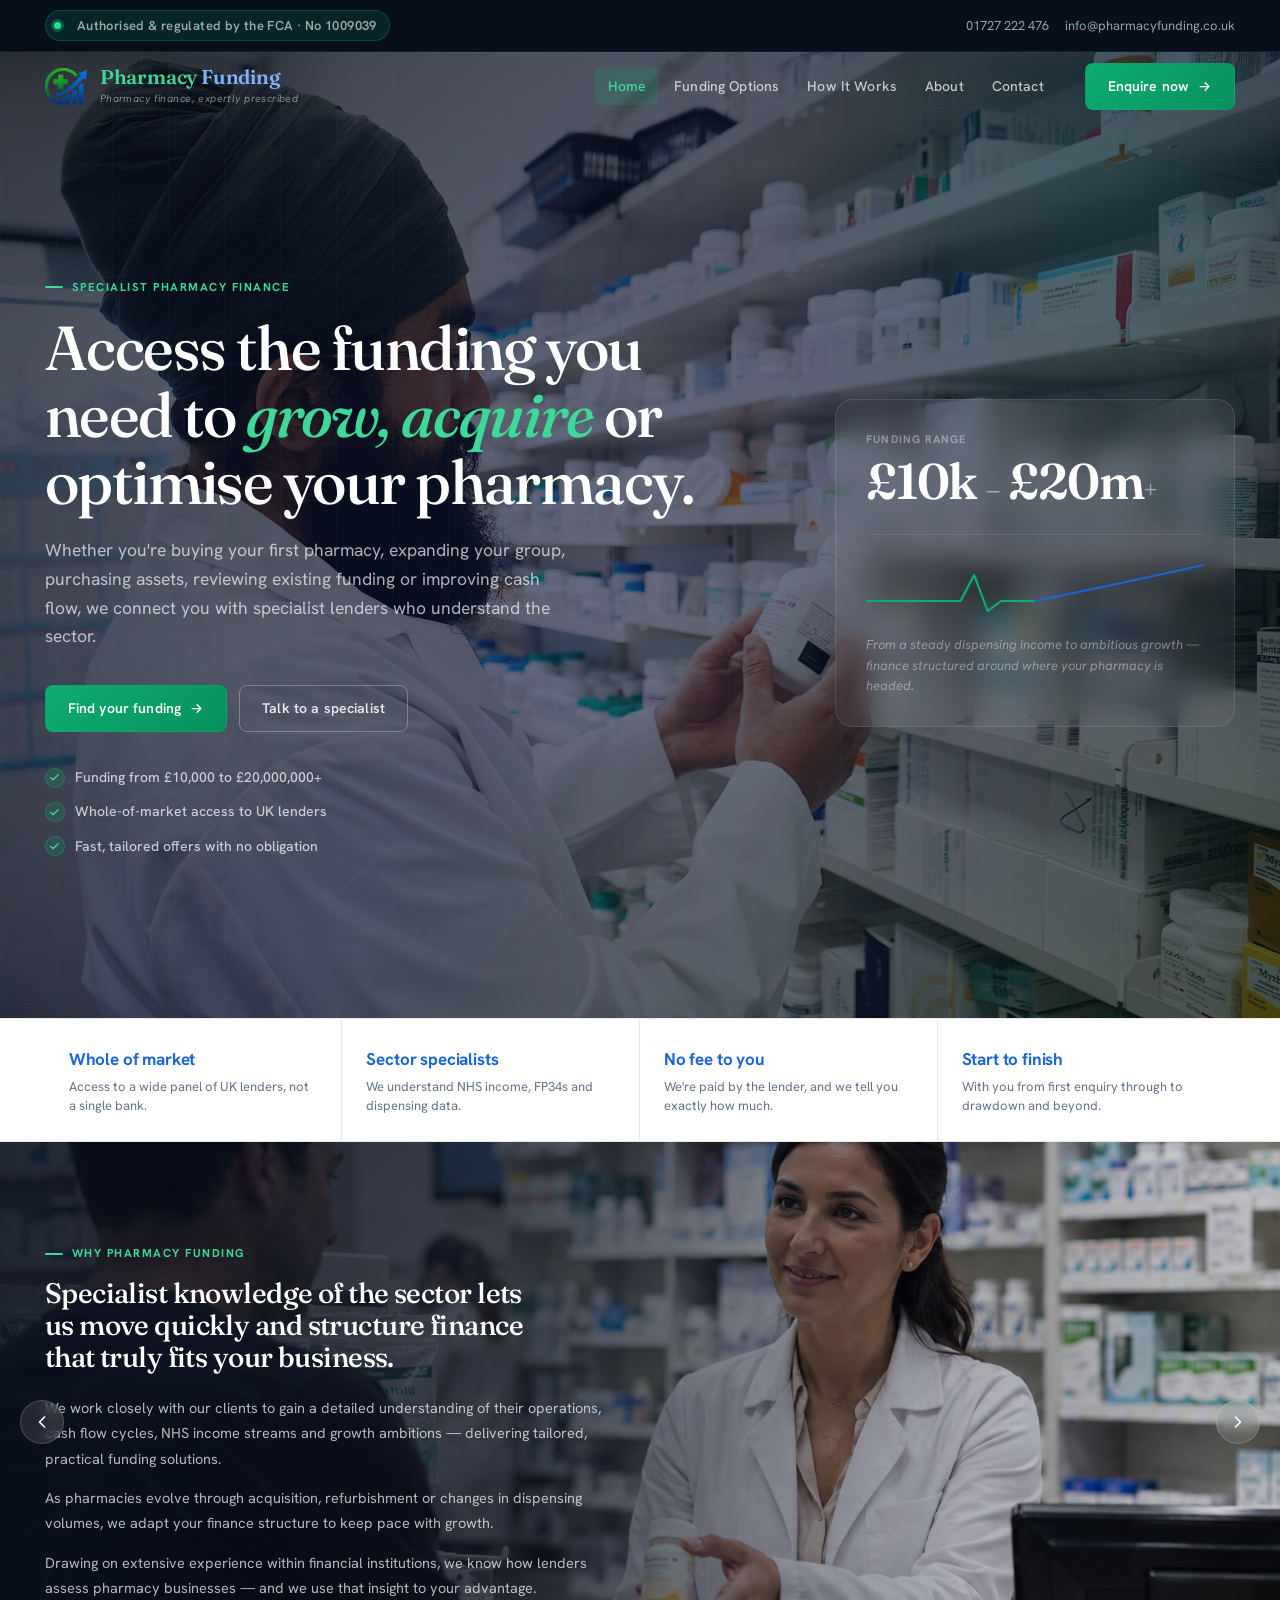
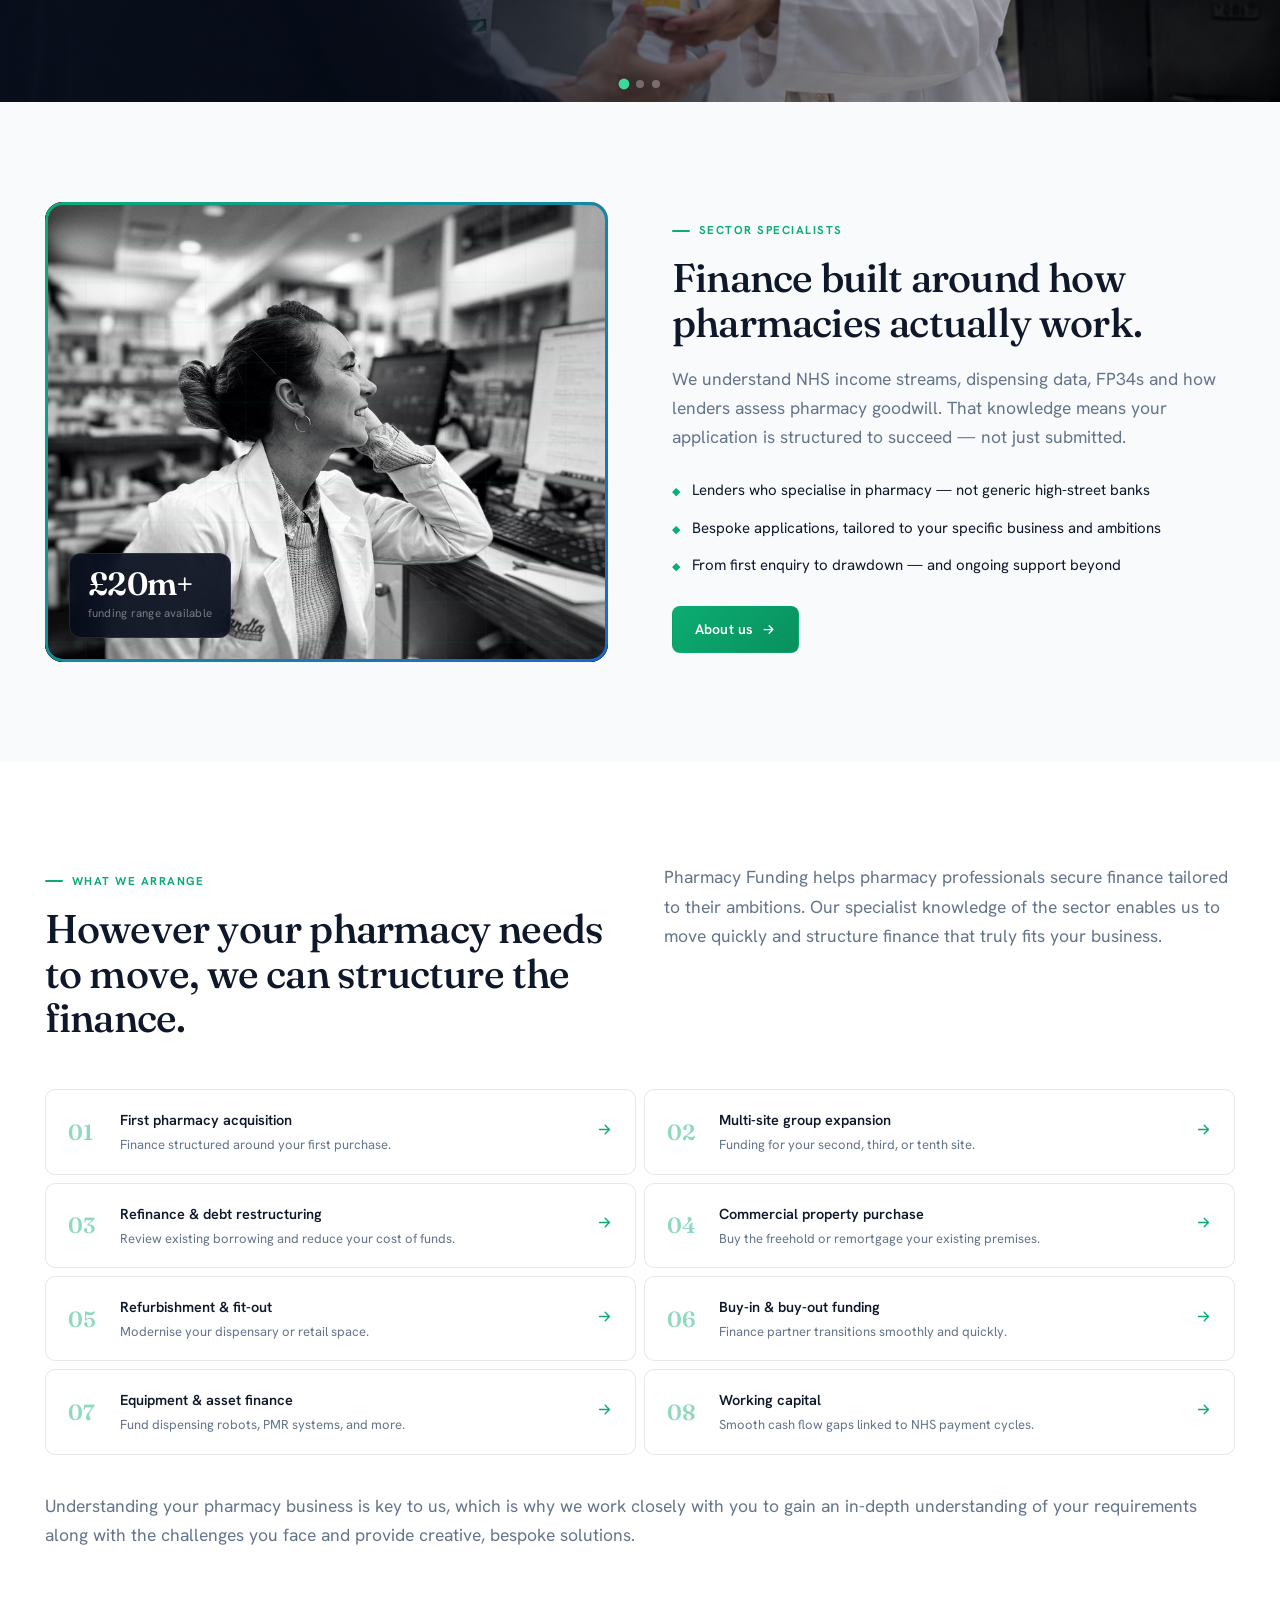
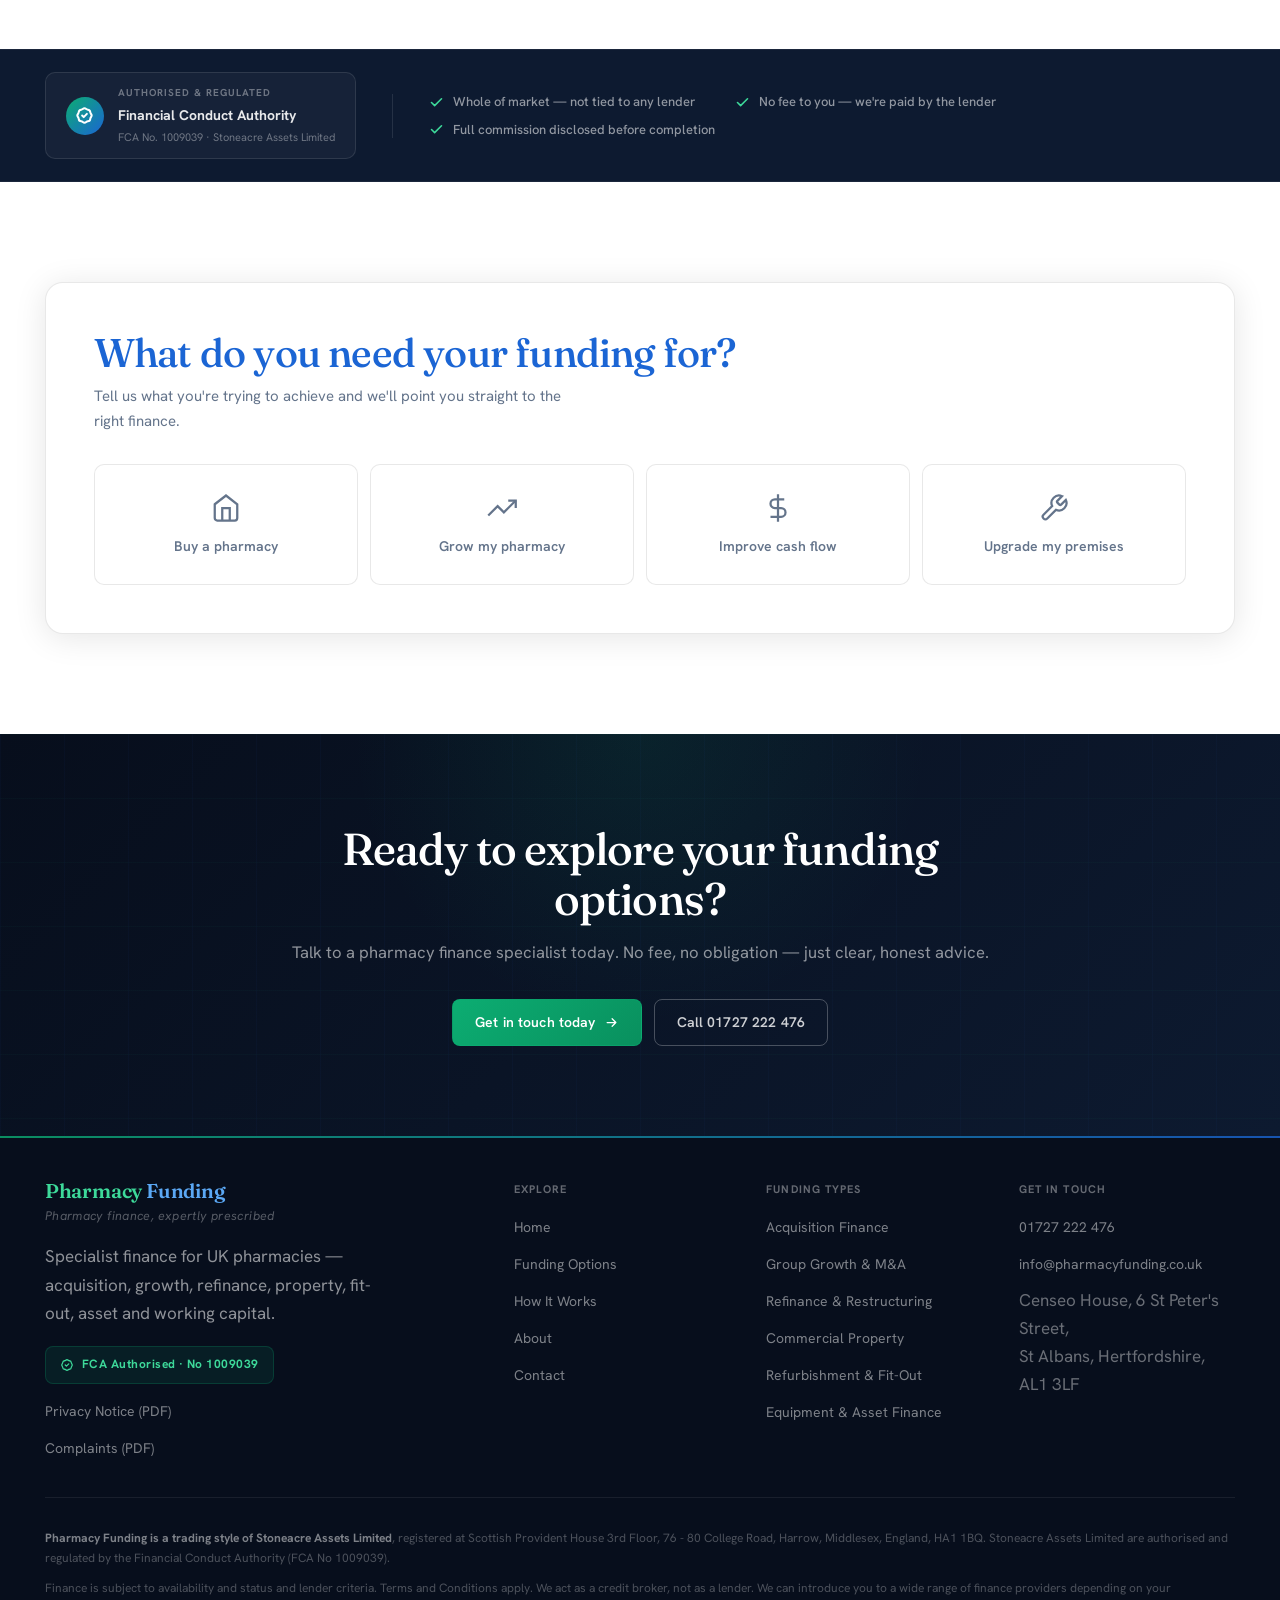
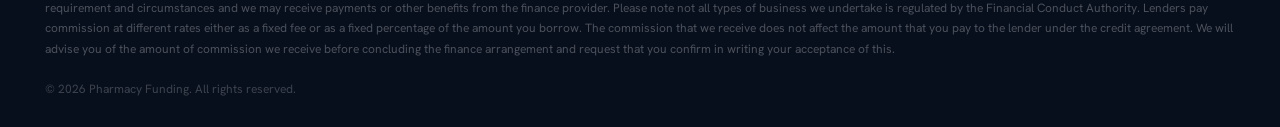
==== index.html @ 63133c61 "design features, adding in more context" ====
<!DOCTYPE html>
<html lang="en-GB">
<head>
<meta charset="UTF-8">
<meta name="viewport" content="width=device-width, initial-scale=1.0">
<title>Pharmacy Funding | Specialist Finance for UK Pharmacies</title>
<meta name="description" content="Pharmacy Funding connects UK pharmacy owners with specialist lenders for acquisition, growth, refinance, property, refurbishment and working capital finance. Whole-of-market access, FCA regulated, no obligation.">
<link rel="canonical" href="https://www.pharmacyfunding.co.uk/">
<meta property="og:type" content="website">
<meta property="og:title" content="Pharmacy Funding | Specialist Finance for UK Pharmacies">
<meta property="og:description" content="Pharmacy Funding connects UK pharmacy owners with specialist lenders for acquisition, growth, refinance, property, refurbishment and working capital finance. Whole-of-market access, FCA regulated, no obligation.">
<meta property="og:url" content="https://www.pharmacyfunding.co.uk/">
<meta property="og:image" content="logo.png">
<meta name="theme-color" content="#070E1C">
<link rel="icon" type="image/png" href="favicon.png">
<link rel="apple-touch-icon" href="favicon.png">
<link rel="preconnect" href="https://fonts.googleapis.com">
<link rel="preconnect" href="https://fonts.gstatic.com" crossorigin>
<link href="https://fonts.googleapis.com/css2?family=Fraunces:opsz,wght@9..144,400;9..144,500;9..144,600&family=Hanken+Grotesk:wght@400;500;600;700&display=swap" rel="stylesheet">
<link rel="stylesheet" href="styles.css">
<script type="application/ld+json">
{
  "@context": "https://schema.org",
  "@type": "FinancialService",
  "name": "Pharmacy Funding",
  "description": "Specialist finance brokerage for UK pharmacies, arranging acquisition, growth, refinance, commercial property, refurbishment, asset and working capital finance.",
  "url": "https://www.pharmacyfunding.co.uk/",
  "telephone": "+44 1727 222476",
  "email": "info@pharmacyfunding.co.uk",
  "areaServed": "GB",
  "priceRange": "£10,000 - £20,000,000+",
  "address": {
    "@type": "PostalAddress",
    "streetAddress": "Censeo House, 6 St Peter's Street",
    "addressLocality": "St Albans",
    "addressRegion": "Hertfordshire",
    "postalCode": "AL1 3LF",
    "addressCountry": "GB"
  },
  "parentOrganization": {
    "@type": "Organization",
    "name": "Stoneacre Assets Limited",
    "description": "Authorised and regulated by the Financial Conduct Authority (FCA No 1009039)."
  },
  "knowsAbout": ["Pharmacy acquisition finance","Pharmacy refinance","Commercial mortgages for pharmacies","Pharmacy asset finance","Working capital for pharmacies"]
}
</script>
<script type="application/ld+json">
{
  "@context": "https://schema.org",
  "@type": "FAQPage",
  "mainEntity": [
    {"@type":"Question","name":"How much can I borrow to buy a pharmacy?","acceptedAnswer":{"@type":"Answer","text":"We arrange pharmacy finance from £10,000 to £20,000,000 and above, with loan to value typically up to 85% and potentially up to 100% depending on circumstances."}},
    {"@type":"Question","name":"Do you charge the customer a fee?","acceptedAnswer":{"@type":"Answer","text":"We do not charge you a fee for our services. We are paid commission by the credit provider for introducing you, and we disclose this before any transaction completes."}},
    {"@type":"Question","name":"What types of pharmacy finance can you arrange?","acceptedAnswer":{"@type":"Answer","text":"Acquisition finance, group growth and M&A finance, refinance and debt restructuring, commercial property finance, refurbishment and fit-out, buy-in and buy-out funding, equipment and asset finance, and working capital."}}
  ]
}
</script>
</head>
<body>
<div class="util">
  <div class="wrap">
    <div class="left pill"><span class="dot"></span> Authorised &amp; regulated by the FCA &middot; No 1009039</div>
    <div class="right">
      <a href="tel:+441727222476">01727 222 476</a>
      <a href="mailto:info@pharmacyfunding.co.uk">info@pharmacyfunding.co.uk</a>
    </div>
  </div>
</div>
<header id="hdr">
  <div class="wrap bar">
    <a class="brand" href="index.html" aria-label="Pharmacy Funding home">
      <img class="mark" src="logo.png" alt="Pharmacy Funding logo">
      <div>
        <div class="name"><span class="g">Pharmacy</span> <span class="b">Funding</span></div>
        <div class="sub">Pharmacy finance, expertly prescribed</div>
      </div>
    </a>
    <nav class="main" id="nav"><a href="index.html" class="active">Home</a><a href="fundingOptions.html">Funding Options</a><a href="howItWorks.html">How It Works</a><a href="about.html">About</a><a href="contact.html">Contact</a></nav>
    <a class="cta-btn" href="contact.html">Enquire now
      <svg viewBox="0 0 24 24" fill="none" stroke="currentColor" stroke-width="2"><path d="M5 12h14M13 6l6 6-6 6" stroke-linecap="round" stroke-linejoin="round"/></svg>
    </a>
    <button class="burger" id="burger" aria-label="Menu"><span></span><span></span><span></span></button>
  </div>
</header>

<main>

  <!-- Hero -->
  <section class="hero">
    <div class="wrap">
      <div>
        <span class="eyebrow rv">Specialist pharmacy finance</span>
        <h1 class="rv d1" style="margin-top:18px">Access the funding you need to <em>grow, acquire</em> or optimise your pharmacy.</h1>
        <p class="sub rv d2">Whether you're buying your first pharmacy, expanding your group, purchasing assets, reviewing existing funding or improving cash flow, we connect you with specialist lenders who understand the sector.</p>
        <div class="actions rv d3">
          <a class="cta-btn" href="fundingOptions.html">Find your funding
            <svg viewBox="0 0 24 24" fill="none" stroke="currentColor" stroke-width="2"><path d="M5 12h14M13 6l6 6-6 6" stroke-linecap="round" stroke-linejoin="round"/></svg>
          </a>
          <a class="cta-btn ghost" href="contact.html">Talk to a specialist</a>
        </div>
        <div class="ticks rv d4">
          <div class="tick"><span class="ic"><svg viewBox="0 0 24 24" fill="none" stroke-width="3"><path d="M20 6 9 17l-5-5" stroke-linecap="round" stroke-linejoin="round"/></svg></span> Funding from £10,000 to £20,000,000+</div>
          <div class="tick"><span class="ic"><svg viewBox="0 0 24 24" fill="none" stroke-width="3"><path d="M20 6 9 17l-5-5" stroke-linecap="round" stroke-linejoin="round"/></svg></span> Whole-of-market access to UK lenders</div>
          <div class="tick"><span class="ic"><svg viewBox="0 0 24 24" fill="none" stroke-width="3"><path d="M20 6 9 17l-5-5" stroke-linecap="round" stroke-linejoin="round"/></svg></span> Fast, tailored offers with no obligation</div>
        </div>
      </div>
      <div class="hero-card rv d2">
        <div class="rlabel">Funding range</div>
        <div class="range">£10k <small>–</small> £20m<small>+</small></div>
        <div class="pulse-wrap">
          <svg viewBox="0 0 300 64" preserveAspectRatio="none" aria-hidden="true">
            <path class="pulse-path" stroke="#0CAD72" d="M0 44 H70 L84 44 L96 18 L108 54 L120 44 H150"/>
            <path class="pulse-path" stroke="#1B65D4" d="M150 44 L210 30 L300 8" style="animation-delay:1.4s"/>
            <polygon points="300,4 286,8 294,17" fill="#1B65D4" opacity="0"/>
          </svg>
          <div class="cap">From a steady dispensing income to ambitious growth — finance structured around where your pharmacy is headed.</div>
        </div>
      </div>
    </div>
  </section>

  <!-- Stats strip -->
  <div class="strip">
    <div class="wrap">
      <div class="item rv"><div class="k">Whole of market</div><div class="v">Access to a wide panel of UK lenders, not a single bank.</div></div>
      <div class="item rv d1"><div class="k">Sector specialists</div><div class="v">We understand NHS income, FP34s and dispensing data.</div></div>
      <div class="item rv d2"><div class="k">No fee to you</div><div class="v">We're paid by the lender, and we tell you exactly how much.</div></div>
      <div class="item rv d3"><div class="k">Start to finish</div><div class="v">With you from first enquiry through to drawdown and beyond.</div></div>
    </div>
  </div>

  <!-- Photo slideshow with text overlay -->
  <div class="slideshow-section">
    <div class="slides-wrap">
      <div class="slides">
        <div class="slide" style="background-image:url('images/imgTwo.jpg');background-position:center 40%"></div>
        <div class="slide" style="background-image:url('images/ImgThree.jpg');background-position:center 30%"></div>
        <div class="slide" style="background-image:url('images/pharmacist-selecting.jpg')"></div>
        <div class="slide-overlay">
          <span class="eyebrow" style="color:#3dd99a">Why Pharmacy Funding</span>
          <h2 style="margin-top:14px;color:var(--white);max-width:26ch">Specialist knowledge of the sector lets us move quickly and structure finance that truly fits your business.</h2>
          <div class="ss-body">
            <p>We work closely with our clients to gain a detailed understanding of their operations, cash flow cycles, NHS income streams and growth ambitions — delivering tailored, practical funding solutions.</p>
            <p>As pharmacies evolve through acquisition, refurbishment or changes in dispensing volumes, we adapt your finance structure to keep pace with growth.</p>
            <p>Drawing on extensive experience within financial institutions, we know how lenders assess pharmacy businesses — and we use that insight to your advantage.</p>
          </div>
        </div>
        <button class="slide-nav-btn prev" aria-label="Previous slide">
          <svg viewBox="0 0 24 24"><path d="M15 18l-6-6 6-6" stroke-linecap="round" stroke-linejoin="round"/></svg>
        </button>
        <button class="slide-nav-btn next" aria-label="Next slide">
          <svg viewBox="0 0 24 24"><path d="M9 18l6-6-6-6" stroke-linecap="round" stroke-linejoin="round"/></svg>
        </button>
      </div>
      <div class="slide-dots">
        <button class="slide-dot" aria-label="Slide 1"></button>
        <button class="slide-dot" aria-label="Slide 2"></button>
        <button class="slide-dot" aria-label="Slide 3"></button>
      </div>
    </div>
  </div>

  <!-- Photo split: sector specialist content -->
  <section class="photo-split">
    <div class="wrap ps-grid">
      <div class="ps-img rv">
        <img src="images/split.jpg" alt="Pharmacy finance specialist at work" loading="lazy">
        <div class="ps-badge">
          <span class="ps-n">£20m+</span>
          <span class="ps-l">funding range available</span>
        </div>
      </div>
      <div class="rv d1">
        <span class="eyebrow">Sector specialists</span>
        <h2 style="margin-top:16px">Finance built around how pharmacies actually work.</h2>
        <p class="lead" style="margin-top:18px">We understand NHS income streams, dispensing data, FP34s and how lenders assess pharmacy goodwill. That knowledge means your application is structured to succeed — not just submitted.</p>
        <div class="ps-points">
          <div class="ps-point"><span class="ps-ico">&#9670;</span><span>Lenders who specialise in pharmacy — not generic high-street banks</span></div>
          <div class="ps-point"><span class="ps-ico">&#9670;</span><span>Bespoke applications, tailored to your specific business and ambitions</span></div>
          <div class="ps-point"><span class="ps-ico">&#9670;</span><span>From first enquiry to drawdown — and ongoing support beyond</span></div>
        </div>
        <div style="margin-top:28px">
          <a class="cta-btn" href="about.html">About us
            <svg viewBox="0 0 24 24" fill="none" stroke="currentColor" stroke-width="2"><path d="M5 12h14M13 6l6 6-6 6" stroke-linecap="round" stroke-linejoin="round"/></svg>
          </a>
        </div>
      </div>
    </div>
  </section>

  <!-- What we arrange -->
  <section>
    <div class="wrap">
      <div class="twohead">
        <div class="rv"><span class="eyebrow">What we arrange</span><h2 style="margin-top:16px">However your pharmacy needs to move, we can structure the finance.</h2></div>
        <p class="lead rv d1">Pharmacy Funding helps pharmacy professionals secure finance tailored to their ambitions. Our specialist knowledge of the sector enables us to move quickly and structure finance that truly fits your business.</p>
      </div>
      <div class="assist rv" id="assistList"></div>
      <p class="lead rv" style="margin-top:36px;max-width:none">Understanding your pharmacy business is key to us, which is why we work closely with you to gain an in-depth understanding of your requirements along with the challenges you face and provide creative, bespoke solutions.</p>
    </div>
  </section>

  <!-- FCA Trust strip -->
  <div class="fca-strip">
    <div class="wrap">
      <div class="fca-badge">
        <div class="fca-icon">
          <svg viewBox="0 0 24 24" stroke-width="2.2"><path d="M9 12l2 2 4-4M7.835 4.697a3.42 3.42 0 0 0 1.946-.806 3.42 3.42 0 0 1 4.438 0 3.42 3.42 0 0 0 1.946.806 3.42 3.42 0 0 1 3.138 3.138 3.42 3.42 0 0 0 .806 1.946 3.42 3.42 0 0 1 0 4.438 3.42 3.42 0 0 0-.806 1.946 3.42 3.42 0 0 1-3.138 3.138 3.42 3.42 0 0 0-1.946.806 3.42 3.42 0 0 1-4.438 0 3.42 3.42 0 0 0-1.946-.806 3.42 3.42 0 0 1-3.138-3.138 3.42 3.42 0 0 0-.806-1.946 3.42 3.42 0 0 1 0-4.438 3.42 3.42 0 0 0 .806-1.946 3.42 3.42 0 0 1 3.138-3.138z" stroke-linecap="round" stroke-linejoin="round"/></svg>
        </div>
        <div>
          <div class="fca-label">Authorised &amp; Regulated</div>
          <div class="fca-val">Financial Conduct Authority</div>
          <div class="fca-reg">FCA No. 1009039 &middot; Stoneacre Assets Limited</div>
        </div>
      </div>
      <div class="fca-strip-divider"></div>
      <div class="fca-trust-items">
        <div class="fca-trust-item">
          <svg viewBox="0 0 24 24" stroke-width="2.5"><path d="M20 6 9 17l-5-5" stroke-linecap="round" stroke-linejoin="round"/></svg>
          Whole of market — not tied to any lender
        </div>
        <div class="fca-trust-item">
          <svg viewBox="0 0 24 24" stroke-width="2.5"><path d="M20 6 9 17l-5-5" stroke-linecap="round" stroke-linejoin="round"/></svg>
          No fee to you — we're paid by the lender
        </div>
        <div class="fca-trust-item">
          <svg viewBox="0 0 24 24" stroke-width="2.5"><path d="M20 6 9 17l-5-5" stroke-linecap="round" stroke-linejoin="round"/></svg>
          Full commission disclosed before completion
        </div>
      </div>
    </div>
  </div>

  <!-- Funding selector -->
  <section>
    <div class="wrap">
      <div class="sel-mount"></div>
    </div>
  </section>

</main>

<!-- Pre-footer CTA -->
<div class="cta-band">
  <div class="wrap">
    <h2>Ready to explore your funding options?</h2>
    <p>Talk to a pharmacy finance specialist today. No fee, no obligation — just clear, honest advice.</p>
    <div class="actions">
      <a class="cta-btn" href="contact.html">Get in touch today
        <svg viewBox="0 0 24 24" fill="none" stroke="currentColor" stroke-width="2"><path d="M5 12h14M13 6l6 6-6 6" stroke-linecap="round" stroke-linejoin="round"/></svg>
      </a>
      <a class="cta-btn ghost" href="tel:+441727222476">Call 01727 222 476</a>
    </div>
  </div>
</div>

<footer>
  <div class="wrap">
    <div class="fcols">
      <div>
        <div class="name"><span class="g">Pharmacy</span> <span style="color:#5ba8f5">Funding</span></div>
        <div class="strap">Pharmacy finance, expertly prescribed</div>
        <p style="margin-top:16px;max-width:34ch">Specialist finance for UK pharmacies &mdash; acquisition, growth, refinance, property, fit-out, asset and working capital.</p>
        <div class="fca-mark">
          <svg viewBox="0 0 24 24" stroke-width="2.2"><path d="M9 12l2 2 4-4M7.835 4.697a3.42 3.42 0 0 0 1.946-.806 3.42 3.42 0 0 1 4.438 0 3.42 3.42 0 0 0 1.946.806 3.42 3.42 0 0 1 3.138 3.138 3.42 3.42 0 0 0 .806 1.946 3.42 3.42 0 0 1 0 4.438 3.42 3.42 0 0 0-.806 1.946 3.42 3.42 0 0 1-3.138 3.138 3.42 3.42 0 0 0-1.946.806 3.42 3.42 0 0 1-4.438 0 3.42 3.42 0 0 0-1.946-.806 3.42 3.42 0 0 1-3.138-3.138 3.42 3.42 0 0 0-.806-1.946 3.42 3.42 0 0 1 0-4.438 3.42 3.42 0 0 0 .806-1.946 3.42 3.42 0 0 1 3.138-3.138z" stroke-linecap="round" stroke-linejoin="round"/></svg>
          FCA Authorised &middot; No 1009039
        </div>
        <ul style="margin-top:12px">
          <li><a href="privacy-notice.pdf" target="_blank" rel="noopener">Privacy Notice (PDF)</a></li>
          <li><a href="complaints.pdf" target="_blank" rel="noopener">Complaints (PDF)</a></li>
        </ul>
      </div>
      <div>
        <h5>Explore</h5>
        <ul>
          <li><a href="index.html">Home</a></li>
          <li><a href="fundingOptions.html">Funding Options</a></li>
          <li><a href="howItWorks.html">How It Works</a></li>
          <li><a href="about.html">About</a></li>
          <li><a href="contact.html">Contact</a></li>
        </ul>
      </div>
      <div>
        <h5>Funding types</h5>
        <ul>
          <li><a href="fundingOptions.html#fc-acquisition">Acquisition Finance</a></li>
          <li><a href="fundingOptions.html#fc-group-growth">Group Growth &amp; M&amp;A</a></li>
          <li><a href="fundingOptions.html#fc-refinance">Refinance &amp; Restructuring</a></li>
          <li><a href="fundingOptions.html#fc-property">Commercial Property</a></li>
          <li><a href="fundingOptions.html#fc-refurb">Refurbishment &amp; Fit-Out</a></li>
          <li><a href="fundingOptions.html#fc-asset">Equipment &amp; Asset Finance</a></li>
        </ul>
      </div>
      <div>
        <h5>Get in touch</h5>
        <ul>
          <li><a href="tel:+441727222476">01727 222 476</a></li>
          <li><a href="mailto:info@pharmacyfunding.co.uk">info@pharmacyfunding.co.uk</a></li>
          <li style="color:rgba(255,255,255,.4)">Censeo House, 6 St Peter's Street,<br>St Albans, Hertfordshire, AL1 3LF</li>
        </ul>
      </div>
    </div>
    <div class="legal"><p><strong>Pharmacy Funding is a trading style of Stoneacre Assets Limited</strong>, registered at Scottish Provident House 3rd Floor, 76 - 80 College Road, Harrow, Middlesex, England, HA1 1BQ. Stoneacre Assets Limited are authorised and regulated by the Financial Conduct Authority (FCA No 1009039).</p>
      <p>Finance is subject to availability and status and lender criteria. Terms and Conditions apply. We act as a credit broker, not as a lender. We can introduce you to a wide range of finance providers depending on your requirement and circumstances and we may receive payments or other benefits from the finance provider. Please note not all types of business we undertake is regulated by the Financial Conduct Authority. Lenders pay commission at different rates either as a fixed fee or as a fixed percentage of the amount you borrow. The commission that we receive does not affect the amount that you pay to the lender under the credit agreement. We will advise you of the amount of commission we receive before concluding the finance arrangement and request that you confirm in writing your acceptance of this.</p>
      <p style="margin-top:20px;color:rgba(255,255,255,.22)">&copy; <span id="yr"></span> Pharmacy Funding. All rights reserved.</p></div>
  </div>
</footer>
<script src="script.js"></script>
</body>
</html>
---- styles.css ----
/* ================================================
   PHARMACY FUNDING — DESIGN SYSTEM
   ================================================ */

/* ── Variables ─────────────────────────────────── */
:root {
  --green:      #0CAD72;
  --green-d:    #09905E;
  --green-l:    #E6F7F1;
  --blue:       #1B65D4;
  --blue-d:     #1450AD;
  --blue-l:     #E8F0FB;
  --navy:       #070E1C;
  --navy-2:     #0D1A30;
  --navy-3:     #132038;
  --ink:        #0F172A;
  --ink-soft:   #64748B;
  --ink-faint:  #94A3B8;
  --surface:    #F8FAFC;
  --border:     rgba(0,0,0,.09);
  --white:      #FFFFFF;
  --radius:     10px;
  --radius-lg:  18px;
  --shadow:     0 2px 16px rgba(0,0,0,.07);
  --shadow-md:  0 4px 32px rgba(0,0,0,.10);
  --shadow-lg:  0 8px 64px rgba(0,0,0,.16);
  --font-h:     'Fraunces', Georgia, serif;
  --font-b:     'Hanken Grotesk', system-ui, -apple-system, sans-serif;
  --mw:         1320px;
}

/* ── Reset ─────────────────────────────────────── */
*, *::before, *::after { box-sizing: border-box; margin: 0; padding: 0; }
html { scroll-behavior: smooth; }
body {
  font-family: var(--font-b);
  font-size: 17px;
  line-height: 1.65;
  color: var(--ink);
  background: var(--white);
  -webkit-font-smoothing: antialiased;
  -moz-osx-font-smoothing: grayscale;
}
img { max-width: 100%; display: block; }
a { color: inherit; text-decoration: none; }
ul { list-style: none; }
button { cursor: pointer; border: none; background: none; font: inherit; }

/* ── Layout ─────────────────────────────────────── */
.wrap { max-width: var(--mw); margin: 0 auto; padding: 0 clamp(16px, 3.5vw, 52px); }
section       { padding: clamp(60px, 8vw, 100px) 0; }
section.tight { padding: clamp(36px, 5vw, 56px) 0; }

/* ── Utility bar ────────────────────────────────── */
.util { background: var(--navy); border-bottom: 1px solid rgba(255,255,255,.06); padding: 10px 0; }
.util .wrap { display: flex; align-items: center; justify-content: space-between; flex-wrap: wrap; gap: 8px; }
.util .left, .util .right { display: flex; align-items: center; gap: 16px; font-size: 13px; }
.util .left  { color: rgba(255,255,255,.6); }
.util .right a { color: rgba(255,255,255,.6); transition: color .2s; }
.util .right a:hover { color: #fff; }
.pill {
  display: inline-flex; align-items: center; gap: 7px;
  padding: 4px 12px 4px 8px;
  background: rgba(12,173,114,.14); border: 1px solid rgba(12,173,114,.28);
  border-radius: 100px; font-size: 12px; font-weight: 600; color: #3dd99a; letter-spacing: .03em;
}
.dot {
  width: 7px; height: 7px; border-radius: 50%; background: #22e297;
  box-shadow: 0 0 0 3px rgba(34,226,151,.28);
  animation: pulse 2.4s ease-in-out infinite;
}
@keyframes pulse {
  0%,100% { box-shadow: 0 0 0 3px rgba(34,226,151,.28); }
  50%      { box-shadow: 0 0 0 7px rgba(34,226,151,.08); }
}

/* ── Header ─────────────────────────────────────── */
#hdr {
  position: sticky; top: 0; z-index: 100;
  background: transparent;
  transition: background .35s ease, box-shadow .35s ease, backdrop-filter .35s ease;
}
#hdr::after {
  content: ''; position: absolute; bottom: 0; left: 0; right: 0; height: 2px;
  background: linear-gradient(90deg, #0CAD72 0%, #1B65D4 100%);
  opacity: 0; transition: opacity .35s ease;
}
#hdr.scrolled {
  background: rgba(7,14,28,.96);
  backdrop-filter: blur(16px);
  -webkit-backdrop-filter: blur(16px);
  box-shadow: 0 4px 32px rgba(0,0,0,.32);
}
#hdr.scrolled::after { opacity: 1; }
.bar { display: flex; align-items: center; gap: 28px; height: 68px; }
.brand { display: flex; align-items: center; gap: 13px; flex-shrink: 0; }
.mark  { width: 42px; height: 42px; object-fit: contain; }
.name  { font-family: var(--font-h); font-size: 20px; font-weight: 600; line-height: 1.1; letter-spacing: -.01em; color: var(--white); }
.name .g { color: #3dd99a; }
.name .b { color: #7eb3f7; }
.sub { font-size: 10.5px; color: rgba(255,255,255,.48); letter-spacing: .04em; margin-top: 2px; font-style: italic; }
nav.main { display: flex; align-items: center; gap: 2px; margin-left: auto; }
nav.main a { font-size: 14px; font-weight: 500; color: rgba(255,255,255,.72); padding: 7px 13px; border-radius: 7px; transition: color .2s, background .2s; letter-spacing: .01em; }
nav.main a:hover  { color: var(--white); background: rgba(255,255,255,.1); }
nav.main a.active { color: #3dd99a; background: rgba(12,173,114,.18); }

/* ── Buttons ─────────────────────────────────────── */
.cta-btn {
  display: inline-flex; align-items: center; gap: 8px; padding: 11px 22px;
  background: linear-gradient(135deg, #0CAD72 0%, #09905E 100%);
  color: #fff; font-size: 14px; font-weight: 600; border-radius: 8px;
  border: 1.5px solid rgba(12,173,114,.4); letter-spacing: .01em;
  transition: transform .2s, box-shadow .2s; white-space: nowrap; flex-shrink: 0;
}
.cta-btn:hover { transform: translateY(-1px); box-shadow: 0 6px 24px rgba(12,173,114,.38); }
.cta-btn svg { width: 15px; height: 15px; stroke: currentColor; flex-shrink: 0; transition: transform .2s; }
.cta-btn:hover svg { transform: translateX(3px); }
.cta-btn.ghost { background: transparent; border-color: rgba(255,255,255,.28); color: rgba(255,255,255,.88); }
.cta-btn.ghost:hover { background: rgba(255,255,255,.07); box-shadow: none; border-color: rgba(255,255,255,.5); }

/* ── Burger ──────────────────────────────────────── */
.burger { display: none; flex-direction: column; gap: 5px; padding: 6px; margin-left: auto; }
.burger span { display: block; width: 22px; height: 2px; background: rgba(255,255,255,.9); border-radius: 2px; transition: .25s; }

/* ── Hero ────────────────────────────────────────── */
/* Hero slides up behind the transparent sticky header */
.hero {
  margin-top: -68px;
  min-height: 72vh;
  background:
    linear-gradient(135deg, rgba(7,14,28,.68) 0%, rgba(9,18,52,.58) 52%, rgba(6,28,18,.52) 100%),
    url('images/hero.jpg') center / cover no-repeat;
  background-color: var(--navy);
  position: relative; overflow: hidden; display: flex; align-items: center;
}
.hero::before {
  content: ''; position: absolute; inset: 0;
  background-image:
    linear-gradient(rgba(12,173,114,.05) 1px, transparent 1px),
    linear-gradient(90deg, rgba(12,173,114,.05) 1px, transparent 1px);
  background-size: 56px 56px; pointer-events: none;
}
.hero::after {
  content: ''; position: absolute;
  width: 700px; height: 700px; border-radius: 50%;
  background: radial-gradient(circle, rgba(12,173,114,.13) 0%, transparent 68%);
  top: -220px; right: -160px; pointer-events: none;
}
.hero .wrap {
  display: grid; grid-template-columns: 1fr 400px; gap: 56px;
  align-items: center; position: relative; z-index: 1;
  padding-top: 116px; padding-bottom: 60px;
}
.eyebrow {
  display: inline-flex; align-items: center; gap: 9px;
  font-size: 11.5px; font-weight: 700; letter-spacing: .13em;
  text-transform: uppercase; color: var(--green);
}
.eyebrow.blue { color: var(--blue); }
.hero .eyebrow { color: #3dd99a; }
.eyebrow::before { content: ''; display: block; width: 18px; height: 2px; background: currentColor; border-radius: 2px; flex-shrink: 0; }
.hero h1 {
  font-family: var(--font-h); font-size: clamp(34px, 5vw, 62px);
  font-weight: 500; line-height: 1.08; letter-spacing: -.025em;
  color: var(--white); margin-top: 18px;
}
.hero h1 em { font-style: italic; color: #3dd99a; }
.hero .sub {
  font-size: clamp(15px, 1.4vw, 17.5px); color: rgba(255,255,255,.68);
  max-width: 52ch; margin-top: 20px; line-height: 1.65; font-style: normal; letter-spacing: 0;
}
.actions { display: flex; align-items: center; gap: 12px; flex-wrap: wrap; margin-top: 34px; }
.ticks { display: flex; flex-direction: column; gap: 11px; margin-top: 34px; }
.tick { display: flex; align-items: center; gap: 10px; font-size: 14px; color: rgba(255,255,255,.72); font-weight: 500; }
.tick .ic { width: 20px; height: 20px; background: rgba(12,173,114,.18); border: 1.5px solid rgba(12,173,114,.38); border-radius: 50%; display: flex; align-items: center; justify-content: center; flex-shrink: 0; }
.tick .ic svg { width: 11px; height: 11px; stroke: #3dd99a; }

/* ── Hero card ───────────────────────────────────── */
.hero-card { background: rgba(255,255,255,.05); border: 1px solid rgba(255,255,255,.1); border-radius: var(--radius-lg); padding: 30px; backdrop-filter: blur(14px); -webkit-backdrop-filter: blur(14px); }
.rlabel { font-size: 11px; font-weight: 700; letter-spacing: .1em; text-transform: uppercase; color: rgba(255,255,255,.38); }
.range { font-family: var(--font-h); font-size: clamp(34px, 4vw, 50px); font-weight: 600; color: var(--white); line-height: 1; margin-top: 8px; letter-spacing: -.025em; }
.range small { font-size: .55em; color: rgba(255,255,255,.45); }
.pulse-wrap { margin-top: 28px; border-top: 1px solid rgba(255,255,255,.08); padding-top: 22px; }
.pulse-wrap svg { width: 100%; height: 64px; display: block; }
.pulse-path { fill: none; stroke-width: 2; stroke-linecap: round; stroke-linejoin: round; stroke-dasharray: 600; stroke-dashoffset: 600; animation: draw 2.8s ease forwards; }
@keyframes draw { to { stroke-dashoffset: 0; } }
.cap { font-size: 13px; color: rgba(255,255,255,.4); line-height: 1.55; margin-top: 14px; font-style: italic; }

/* ── Stats strip ─────────────────────────────────── */
.strip { background: var(--white); border-top: 1px solid var(--border); border-bottom: 1px solid var(--border); padding: 0; }
.strip .wrap { display: grid; grid-template-columns: repeat(4, 1fr); }
.strip .item { padding: 26px 24px; border-right: 1px solid var(--border); transition: background .2s; }
.strip .item:last-child { border-right: none; }
.strip .item:hover { background: var(--surface); }
.strip .k { font-size: 17px; font-weight: 700; color: var(--blue); letter-spacing: -.01em; }
.strip .v { font-size: 13px; color: var(--ink-soft); margin-top: 5px; line-height: 1.45; }

/* ── Typography ──────────────────────────────────── */
h2 { font-family: var(--font-h); font-size: clamp(26px, 3.2vw, 40px); font-weight: 500; line-height: 1.12; letter-spacing: -.02em; color: var(--ink); }
h3 { font-family: var(--font-h); font-size: clamp(19px, 2vw, 24px); font-weight: 500; line-height: 1.22; letter-spacing: -.01em; color: var(--ink); }
h4 { font-size: 16px; font-weight: 700; color: var(--ink); letter-spacing: -.01em; }
h5 { font-size: 11px; font-weight: 700; letter-spacing: .1em; text-transform: uppercase; color: rgba(255,255,255,.38); margin-bottom: 14px; }
.lead { font-size: clamp(15.5px, 1.4vw, 17.5px); color: var(--ink-soft); line-height: 1.68; }
p { line-height: 1.68; }
.twohead { display: grid; grid-template-columns: 1fr 1fr; gap: 48px; align-items: start; margin-bottom: 48px; }

/* ── Photo split section ─────────────────────────── */
/* Add images/split.jpg to show a pharmacy photo alongside the copy */
.photo-split { background: var(--surface); }
.ps-grid { display: grid; grid-template-columns: 1fr 1fr; gap: 64px; align-items: center; }
.ps-img {
  position: relative; border-radius: var(--radius-lg); overflow: hidden;
  min-height: 460px; background: linear-gradient(135deg, var(--navy-2) 0%, var(--navy-3) 100%);
}
.ps-img img { width: 100%; height: 100%; object-fit: cover; position: absolute; inset: 0; display: block; }
.ps-img::before {
  content: ''; position: absolute; inset: 0;
  border: 3px solid transparent; border-radius: var(--radius-lg);
  background: linear-gradient(135deg, #0CAD72, #1B65D4) border-box;
  -webkit-mask: linear-gradient(#fff 0 0) padding-box, linear-gradient(#fff 0 0);
  -webkit-mask-composite: destination-out; mask-composite: exclude;
  z-index: 2; pointer-events: none;
}
.ps-img::after {
  content: ''; position: absolute; inset: 0;
  background-image:
    linear-gradient(rgba(12,173,114,.06) 1px, transparent 1px),
    linear-gradient(90deg, rgba(12,173,114,.06) 1px, transparent 1px);
  background-size: 40px 40px; pointer-events: none;
}
.ps-badge {
  position: absolute; bottom: 24px; left: 24px;
  background: rgba(7,14,28,.9); backdrop-filter: blur(14px); -webkit-backdrop-filter: blur(14px);
  border: 1px solid rgba(255,255,255,.1); border-radius: 12px; padding: 14px 18px; z-index: 3;
}
.ps-n { display: block; font-family: var(--font-h); font-size: 32px; font-weight: 600; color: var(--white); line-height: 1; letter-spacing: -.02em; }
.ps-l { display: block; font-size: 11.5px; color: rgba(255,255,255,.42); margin-top: 4px; letter-spacing: .02em; }
.ps-points { display: flex; flex-direction: column; gap: 13px; margin-top: 26px; }
.ps-point { display: flex; align-items: flex-start; gap: 12px; font-size: 15px; color: var(--ink); }
.ps-ico { color: var(--green); font-size: 11px; margin-top: 4px; flex-shrink: 0; }

/* ── Assist list ─────────────────────────────────── */
.assist { display: grid; grid-template-columns: 1fr 1fr; gap: 8px; }
.row {
  display: flex; align-items: center; gap: 18px; padding: 18px 22px;
  background: var(--white); border: 1.5px solid var(--border); border-radius: var(--radius);
  color: inherit; transition: background .2s, transform .18s, box-shadow .18s, border-color .2s;
}
.row:hover { background: #fff; transform: translateY(-2px); box-shadow: var(--shadow-md); border-color: rgba(12,173,114,.3); }
.row .num { font-family: var(--font-h); font-size: 22px; font-weight: 600; color: var(--green); opacity: .45; min-width: 34px; line-height: 1; }
.row .ttl { font-size: 14.5px; font-weight: 600; color: var(--ink); }
.row .desc { font-size: 13px; color: var(--ink-soft); margin-top: 2px; }
.row .arrow { margin-left: auto; color: var(--green); flex-shrink: 0; }
.row .arrow svg { width: 17px; height: 17px; stroke: currentColor; }

/* ── Band (accent sections) ──────────────────────── */
.band { background: #F1F5F9; position: relative; overflow: hidden; border-top: 1px solid var(--border); border-bottom: 1px solid var(--border); }
.band h2, .band h3, .band h4 { color: var(--ink); }
.band p { color: var(--ink-soft); }
.prose-grid { display: grid; grid-template-columns: 1fr 1fr; gap: 48px; }
.prose-grid p { margin-bottom: 16px; color: var(--ink-soft); }
.prose-grid p:last-child { margin-bottom: 0; }

/* ── Funding selector ────────────────────────────── */
.selector {
  background: var(--white);
  border-radius: var(--radius-lg); padding: 48px;
  border: 1.5px solid var(--border); box-shadow: var(--shadow-md); position: relative; overflow: hidden;
}
.selector h2 { color: var(--blue); }
.selector h3, .selector h4 { color: var(--ink); }
.sd { color: var(--ink-soft); font-size: 15px; max-width: 60ch; margin-top: 8px; }
.choices { display: grid; grid-template-columns: repeat(4, 1fr); gap: 12px; margin-top: 30px; position: relative; z-index: 1; }
.choice {
  display: flex; flex-direction: column; align-items: center; gap: 14px; padding: 28px 18px;
  background: var(--white); border: 1.5px solid var(--border);
  border-radius: var(--radius); color: var(--ink-soft);
  font-size: 14px; font-weight: 600; text-align: center;
  transition: background .2s, border-color .2s, color .2s, transform .2s, box-shadow .2s;
}
.choice:hover { background: var(--blue-l); border-color: rgba(27,101,212,.35); color: var(--blue-d); transform: translateY(-2px); box-shadow: var(--shadow); }
.choice.sel   { background: var(--blue-l); border-color: var(--blue); color: var(--blue-d); }
.ci { width: 30px; height: 30px; stroke: currentColor; stroke-width: 1.8; fill: none; }
.ct { line-height: 1.35; }
.result { display: none; background: var(--surface); border: 1.5px solid var(--border); border-radius: var(--radius); padding: 26px; margin-top: 18px; position: relative; z-index: 1; }
.result.show { display: block; }
.r-title { font-family: var(--font-h); font-size: 20px; font-weight: 500; color: var(--ink); }
.r-desc { font-size: 14.5px; color: var(--ink-soft); line-height: 1.65; margin-top: 8px; margin-bottom: 16px; max-width: 72ch; }
.recs { display: flex; flex-wrap: wrap; gap: 8px; margin-top: 14px; margin-bottom: 20px; }
.chip { display: inline-block; padding: 6px 14px; background: var(--green-l); border: 1px solid rgba(12,173,114,.35); border-radius: 100px; font-size: 13px; font-weight: 500; color: var(--green-d); transition: background .2s; cursor: pointer; }
.chip:hover { background: rgba(12,173,114,.18); }

/* ── Funding grid ─────────────────────────────────── */
.fgrid { display: grid; grid-template-columns: repeat(3, 1fr); gap: 18px; }
.fcard { background: var(--white); border: 1.5px solid var(--border); border-radius: var(--radius-lg); padding: 26px; transition: border-color .2s, box-shadow .2s, transform .2s; position: relative; overflow: hidden; }
.fcard::before { content: ''; position: absolute; top: 0; left: 0; width: 4px; height: 100%; background: linear-gradient(180deg, #0CAD72 0%, #1B65D4 100%); border-radius: 2px 0 0 2px; opacity: 0; transition: opacity .2s; }
.fcard:hover { border-color: rgba(12,173,114,.28); box-shadow: var(--shadow-md); transform: translateY(-3px); }
.fcard:hover::before { opacity: 1; }
.fnum { font-size: 11px; font-weight: 700; letter-spacing: .1em; text-transform: uppercase; color: var(--green); margin-bottom: 11px; }
.fcard h3 { font-size: 18px; margin-bottom: 8px; }
.fd { font-size: 14px; color: var(--ink-soft); margin-bottom: 16px; line-height: 1.5; }
.fcard ul { display: flex; flex-direction: column; gap: 8px; }
.fcard li { display: flex; align-items: center; gap: 9px; font-size: 14px; color: var(--ink); }
.fcard li svg { width: 15px; height: 15px; flex-shrink: 0; stroke: var(--green); }
.fcard .hl { display: inline-block; margin-top: 16px; padding: 5px 11px; background: var(--green-l); border-radius: 6px; font-size: 12px; font-weight: 600; color: var(--green-d); }
.flash { animation: flashcard .75s ease; }
@keyframes flashcard { 0%,100% { box-shadow: var(--shadow); } 50% { box-shadow: 0 0 0 4px rgba(12,173,114,.28), var(--shadow-md); } }

/* ── Timeline ─────────────────────────────────────── */
.timeline { display: flex; flex-direction: column; position: relative; }
.timeline::before { content: ''; position: absolute; left: 23px; top: 24px; bottom: 24px; width: 2px; background: linear-gradient(180deg, #0CAD72 0%, #1B65D4 100%); opacity: .18; }
.step { display: flex; gap: 26px; align-items: flex-start; padding: 26px 0; border-bottom: 1px solid var(--border); }
.step:last-child { border-bottom: none; }
.node { width: 46px; height: 46px; border-radius: 10px; background: var(--white); border: 2px solid var(--green); color: var(--green); display: flex; align-items: center; justify-content: center; font-weight: 700; font-size: 15px; flex-shrink: 0; position: relative; z-index: 1; }
.step h3 { font-size: 18px; margin-bottom: 6px; }
.step p  { font-size: 15px; color: var(--ink-soft); line-height: 1.62; }

/* ── Plus bullet list ────────────────────────────── */
.plus-list { list-style: none; padding: 0; margin: 0; display: grid; grid-template-columns: 1fr 1fr; gap: 18px 56px; }
.plus-list li { display: flex; gap: 13px; align-items: flex-start; font-size: 15px; color: var(--ink-soft); line-height: 1.65; }
.pl-ic { flex-shrink: 0; margin-top: 3px; width: 18px; height: 18px; }
@media (max-width: 600px) { .plus-list { grid-template-columns: 1fr; } }

/* ── Why grid ─────────────────────────────────────── */
.why { display: grid; grid-template-columns: repeat(3, 1fr); gap: 2px; }
.w { padding: 28px; background: var(--white); border: 1.5px solid var(--border); border-radius: var(--radius); margin: 4px; transition: background .2s, border-color .2s, box-shadow .2s; }
.w:hover { background: var(--white); border-color: rgba(12,173,114,.3); box-shadow: var(--shadow); }
.w-ic { width: 46px; height: 46px; border-radius: 10px; background: var(--white); border: 2px solid var(--green); display: flex; align-items: center; justify-content: center; margin-bottom: 18px; flex-shrink: 0; }
.w-ic svg { width: 22px; height: 22px; stroke: var(--green); fill: none; stroke-width: 1.8; stroke-linecap: round; stroke-linejoin: round; }
.w h4 { color: var(--ink); font-size: 15px; margin-bottom: 10px; }
.w p { font-size: 14px; color: var(--ink-soft); line-height: 1.62; }

/* ── Contact slogan band ─────────────────────────── */
.slogan-band { background: var(--white); padding: 28px 0; border-bottom: 1px solid var(--border); }
.slogan-inner { display: flex; align-items: center; gap: 24px; justify-content: center; }
.slogan-rule { flex: 1; max-width: 120px; height: 1px; background: linear-gradient(90deg, transparent, rgba(12,173,114,.35)); }
.slogan-rule:last-child { background: linear-gradient(90deg, rgba(27,101,212,.35), transparent); }
.slogan-text { font-family: var(--font-h); font-size: clamp(16px, 2vw, 22px); font-weight: 500; font-style: italic; color: var(--ink); letter-spacing: -.01em; text-align: center; white-space: nowrap; }

/* ── Contact ──────────────────────────────────────── */
.contact-grid { display: grid; grid-template-columns: 360px 1fr; gap: 60px; align-items: start; }
.cinfo { display: flex; flex-direction: column; gap: 20px; }
.citem { display: flex; gap: 15px; align-items: flex-start; }
.ci-ic { width: 44px; height: 44px; border-radius: 10px; background: linear-gradient(135deg, var(--green-l), var(--blue-l)); display: flex; align-items: center; justify-content: center; flex-shrink: 0; }
.ci-ic svg { width: 20px; height: 20px; stroke: var(--blue-d); fill: none; }
.cl { font-size: 11px; font-weight: 700; letter-spacing: .07em; text-transform: uppercase; color: var(--ink-soft); margin-bottom: 4px; }
.cv { font-size: 15px; color: var(--ink); line-height: 1.5; }
.cv a { color: var(--blue); text-decoration: underline; text-underline-offset: 3px; }

/* ── Form ─────────────────────────────────────────── */
.frow { display: grid; grid-template-columns: 1fr 1fr; gap: 16px; }
.field { display: flex; flex-direction: column; gap: 6px; margin-bottom: 16px; }
.field label { font-size: 13px; font-weight: 600; color: var(--ink); letter-spacing: .01em; }
.field input, .field select, .field textarea { padding: 11px 14px; border: 1.5px solid var(--border); border-radius: var(--radius); font-size: 15px; font-family: var(--font-b); color: var(--ink); background: var(--white); transition: border-color .2s, box-shadow .2s; outline: none; }
.field input::placeholder, .field textarea::placeholder { color: var(--ink-faint); }
.field input:focus, .field select:focus, .field textarea:focus { border-color: var(--green); box-shadow: 0 0 0 3px rgba(12,173,114,.12); }
.field textarea { min-height: 120px; resize: vertical; }
.formnote { font-size: 12px; color: var(--ink-soft); margin-top: 12px; line-height: 1.55; }
.thanks { display: none; text-align: center; padding: 60px 20px; }
.thanks.show { display: block; }
.ok { width: 58px; height: 58px; border-radius: 50%; background: linear-gradient(135deg, #0CAD72 0%, #1B65D4 100%); display: flex; align-items: center; justify-content: center; margin: 0 auto 20px; }
.ok svg { width: 26px; height: 26px; stroke: #fff; }

/* ── Policy docs ──────────────────────────────────── */
.docs { display: grid; grid-template-columns: 1fr 1fr; gap: 14px; margin-top: 20px; }
.doc { display: flex; align-items: center; gap: 14px; padding: 17px 18px; background: var(--surface); border: 1.5px solid var(--border); border-radius: var(--radius); transition: border-color .2s, box-shadow .2s; }
.doc:hover { border-color: var(--blue); box-shadow: var(--shadow); }
.dic { width: 40px; height: 40px; background: var(--blue-l); border-radius: 8px; display: flex; align-items: center; justify-content: center; flex-shrink: 0; }
.dic svg { width: 20px; height: 20px; stroke: var(--blue-d); fill: none; }
.doc h4 { font-size: 14px; margin-bottom: 2px; }
.ds { font-size: 12px; color: var(--ink-soft); }
.dl { margin-left: auto; font-size: 12px; font-weight: 600; color: var(--blue); display: flex; align-items: center; gap: 5px; white-space: nowrap; flex-shrink: 0; }
.dl svg { width: 14px; height: 14px; stroke: currentColor; fill: none; }

/* ── Callouts (About) ────────────────────────────── */
.callout { background: var(--surface); border: 1.5px solid var(--border); border-radius: var(--radius-lg); padding: 26px 28px; margin-bottom: 14px; }
.callout:last-child { margin-bottom: 0; }
.callout p { margin-bottom: 12px; }
.callout p:last-child { margin-bottom: 0; }
.callout h4 { margin-bottom: 14px; }

/* ── Footer ───────────────────────────────────────── */
footer { background: var(--navy); color: rgba(255,255,255,.55); padding: 44px 0 28px; position: relative; }
/* Green-to-blue gradient border — mirrors header */
footer::before { content: ''; position: absolute; top: 0; left: 0; right: 0; height: 2px; background: linear-gradient(90deg, #0CAD72 0%, #1B65D4 100%); opacity: .8; }
.fcols { display: grid; grid-template-columns: 2fr 1fr 1fr 1fr; gap: 36px; padding-bottom: 36px; border-bottom: 1px solid rgba(255,255,255,.07); }
.strap { font-size: 12.5px; font-style: italic; color: rgba(255,255,255,.32); margin-top: 4px; letter-spacing: .03em; }
footer ul { display: flex; flex-direction: column; gap: 9px; }
footer ul li a { font-size: 14px; color: rgba(255,255,255,.48); transition: color .2s; }
footer ul li a:hover { color: #3dd99a; }
.legal { padding-top: 30px; font-size: 12px; color: rgba(255,255,255,.28); line-height: 1.72; }
.legal p { margin-bottom: 10px; }
.legal p:last-child { margin-bottom: 0; }
.legal strong { color: rgba(255,255,255,.48); }

/* ── Scroll reveal ────────────────────────────────── */
.rv { opacity: 0; transform: translateY(18px); transition: opacity .55s ease, transform .55s ease; }
.rv.in { opacity: 1; transform: none; }
.d1 { transition-delay: .1s; }
.d2 { transition-delay: .2s; }
.d3 { transition-delay: .3s; }
.d4 { transition-delay: .4s; }

/* ── Responsive ───────────────────────────────────── */
@media (max-width: 1024px) {
  .hero .wrap  { grid-template-columns: 1fr; }
  .hero-card   { display: none; }
  .twohead     { grid-template-columns: 1fr; gap: 20px; }
  .fgrid       { grid-template-columns: 1fr 1fr; }
  .strip .wrap { grid-template-columns: 1fr 1fr; }
  .strip .item { border-bottom: 1px solid var(--border); }
  .choices     { grid-template-columns: 1fr 1fr; }
  .why         { grid-template-columns: 1fr 1fr; }
  .ps-grid     { grid-template-columns: 1fr; }
  .ps-img      { min-height: 360px; }
  .contact-grid { grid-template-columns: 1fr; }
  .fcols       { grid-template-columns: 1fr 1fr; }
}
@media (max-width: 768px) {
  .bar { height: 60px; }
  nav.main { display: none; flex-direction: column; align-items: stretch; position: absolute; top: 60px; left: 0; right: 0; background: rgba(7,14,28,.97); backdrop-filter: blur(16px); -webkit-backdrop-filter: blur(16px); padding: 12px; border-bottom: 1px solid rgba(255,255,255,.08); box-shadow: 0 12px 32px rgba(0,0,0,.3); gap: 4px; }
  nav.main.open { display: flex; }
  nav.main a { padding: 11px 14px; border-radius: 8px; color: rgba(255,255,255,.72); }
  nav.main a:hover { color: var(--white); background: rgba(255,255,255,.08); }
  nav.main a.active { color: #3dd99a; background: rgba(12,173,114,.15); }
  .burger { display: flex; }
  .bar .cta-btn { display: none; }
  .assist  { grid-template-columns: 1fr; }
  .fgrid   { grid-template-columns: 1fr; }
  .strip .wrap { grid-template-columns: 1fr; }
  .strip .item { border-right: none; }
  .choices { grid-template-columns: 1fr 1fr; }
  .why     { grid-template-columns: 1fr; }
  .frow    { grid-template-columns: 1fr; }
  .docs    { grid-template-columns: 1fr; }
  .prose-grid { grid-template-columns: 1fr; }
  .selector   { padding: 28px 20px; }
  .fcols { grid-template-columns: 1fr; gap: 32px; }
}
@media (max-width: 480px) {
  .choices     { grid-template-columns: 1fr; }
  .util .right { display: none; }
}

/* ── Page hero (inner pages) ──────────────────────── */
.page-hero {
  background: linear-gradient(135deg, var(--navy) 0%, var(--navy-2) 60%, var(--navy-3) 100%);
  margin-top: -68px;
  padding: 128px 0 60px; position: relative; overflow: hidden;
  border-bottom: 1px solid rgba(255,255,255,.06);
}
.page-hero::before {
  content: ''; position: absolute; inset: 0;
  background-image:
    linear-gradient(rgba(12,173,114,.04) 1px, transparent 1px),
    linear-gradient(90deg, rgba(12,173,114,.04) 1px, transparent 1px);
  background-size: 56px 56px; pointer-events: none;
}
.page-hero::after {
  content: ''; position: absolute; width: 500px; height: 500px; border-radius: 50%;
  background: radial-gradient(circle, rgba(27,101,212,.14) 0%, transparent 70%);
  top: -200px; right: -100px; pointer-events: none;
}
.page-hero .wrap { position: relative; z-index: 1; }
.page-hero .eyebrow { color: #3dd99a; }
.page-hero h1 {
  font-family: var(--font-h); font-size: clamp(30px, 4vw, 52px);
  font-weight: 500; line-height: 1.08; letter-spacing: -.025em; color: var(--white);
  margin-top: 14px; max-width: 22ch;
}
.page-hero p.sub {
  font-size: clamp(15px, 1.3vw, 17.5px); color: rgba(255,255,255,.62);
  margin-top: 14px; max-width: 52ch; line-height: 1.65;
}

/* ── FCA trust strip ──────────────────────────────── */
.fca-strip {
  background: var(--navy-2); padding: 22px 0;
  border-top: 1px solid rgba(255,255,255,.06);
  border-bottom: 1px solid rgba(255,255,255,.06);
}
.fca-strip .wrap { display: flex; align-items: center; gap: 36px; }
.fca-badge {
  display: flex; align-items: center; gap: 14px; flex-shrink: 0;
  background: rgba(255,255,255,.04); border: 1px solid rgba(255,255,255,.1);
  border-radius: var(--radius); padding: 12px 20px;
}
.fca-icon {
  width: 38px; height: 38px; border-radius: 50%;
  background: linear-gradient(135deg, var(--green), var(--blue));
  display: flex; align-items: center; justify-content: center; flex-shrink: 0;
}
.fca-icon svg { width: 19px; height: 19px; stroke: white; fill: none; stroke-width: 2.5; }
.fca-label { font-size: 10px; font-weight: 700; letter-spacing: .1em; text-transform: uppercase; color: rgba(255,255,255,.38); }
.fca-val { font-size: 14px; font-weight: 700; color: rgba(255,255,255,.9); margin-top: 2px; }
.fca-reg { font-size: 11px; color: rgba(255,255,255,.38); margin-top: 1px; }
.fca-strip-divider { width: 1px; height: 44px; background: rgba(255,255,255,.1); flex-shrink: 0; }
.fca-trust-items { display: grid; grid-template-columns: 1fr 1fr; gap: 6px 40px; }
.fca-trust-item {
  display: flex; align-items: center; gap: 9px;
  font-size: 13px; font-weight: 500; color: rgba(255,255,255,.55);
}
.fca-trust-item:last-child { grid-column: 1 / -1; }
.fca-trust-item svg { width: 15px; height: 15px; stroke: #3dd99a; fill: none; flex-shrink: 0; }
/* FCA mark in footer brand column */
.fca-mark {
  display: inline-flex; align-items: center; gap: 8px;
  background: rgba(12,173,114,.1); border: 1px solid rgba(12,173,114,.22);
  border-radius: 8px; padding: 8px 14px; margin-top: 16px;
  font-size: 12px; font-weight: 700; color: #3dd99a; letter-spacing: .04em;
}
.fca-mark svg { width: 14px; height: 14px; stroke: #3dd99a; fill: none; flex-shrink: 0; }

/* ── Photo slideshow ──────────────────────────────── */
.slideshow-section { background: var(--navy); padding: 0; position: relative; }
.slides-wrap { position: relative; overflow: hidden; }
.slides { position: relative; min-height: 560px; background: var(--navy); overflow: hidden; }
.slide-overlay {
  position: absolute; left: 0; top: 0; bottom: 0; z-index: 2;
  width: min(52%, 680px);
  padding: 56px clamp(16px, 3.5vw, 52px);
  display: flex; flex-direction: column; justify-content: center;
}
.slide-overlay h2 { font-family: var(--font-h); font-size: clamp(20px, 2.2vw, 32px); font-weight: 500; line-height: 1.13; letter-spacing: -.02em; }
.ss-body { margin-top: 22px; }
.ss-body p { color: rgba(255,255,255,.7); font-size: 14.5px; line-height: 1.75; margin-bottom: 14px; }
.ss-body p:last-child { margin-bottom: 0; }
.slide {
  position: absolute; inset: 0;
  background: center/cover no-repeat;
  opacity: 0; transition: opacity 1s ease;
}
.slide.active { opacity: 1; }
.slide::after {
  content: ''; position: absolute; inset: 0;
  background: linear-gradient(90deg, rgba(7,14,28,.88) 0%, rgba(7,14,28,.72) 40%, rgba(7,14,28,.28) 75%, rgba(7,14,28,.12) 100%);
}
.slide-text {
  position: absolute; bottom: 0; left: 0; right: 0; z-index: 2;
  padding: 0 0 36px; text-align: center;
}
.slide-caption {
  display: inline-block; font-size: 13.5px; font-style: italic;
  color: rgba(255,255,255,.65); letter-spacing: .02em;
}
.slide-nav-btn {
  position: absolute; top: 50%; transform: translateY(-50%); z-index: 3;
  width: 44px; height: 44px;
  background: rgba(255,255,255,.1); border: 1px solid rgba(255,255,255,.18);
  backdrop-filter: blur(8px); border-radius: 50%;
  display: flex; align-items: center; justify-content: center;
  cursor: pointer; transition: background .2s;
}
.slide-nav-btn:hover { background: rgba(255,255,255,.22); }
.slide-nav-btn.prev { left: 20px; }
.slide-nav-btn.next { right: 20px; }
.slide-nav-btn svg { width: 20px; height: 20px; stroke: white; fill: none; stroke-width: 2; }
.slide-dots {
  position: absolute; bottom: 14px; left: 50%; transform: translateX(-50%);
  display: flex; gap: 8px; z-index: 3;
}
.slide-dot {
  width: 8px; height: 8px; border-radius: 50%;
  background: rgba(255,255,255,.3); cursor: pointer;
  transition: background .3s, transform .3s; border: none; padding: 0;
}
.slide-dot.active { background: #3dd99a; transform: scale(1.35); }

/* ── Detail page ──────────────────────────────────── */
.photo-hero {
  margin-top: -68px;
  position: relative;
  background-size: cover;
  background-position: center;
  padding: 152px 0 88px;
  overflow: hidden;
}
.photo-hero::before {
  content: '';
  position: absolute; inset: 0;
  background: linear-gradient(120deg, rgba(7,14,28,.88) 0%, rgba(7,14,28,.52) 60%, rgba(7,14,28,.3) 100%);
}
.photo-hero .wrap { position: relative; z-index: 1; }
.photo-hero .eyebrow { color: rgba(255,255,255,.5); }
.photo-hero h1 { color: var(--white); font-size: clamp(30px, 4.5vw, 58px); max-width: 20ch; margin-top: 12px; }
.photo-hero .sub { color: rgba(255,255,255,.7); margin-top: 18px; max-width: 54ch; font-size: clamp(15px, 1.3vw, 17px); line-height: 1.65; }
.photo-hero .cta-btn { margin-top: 32px; }

.detail-sec { padding: 72px 0; }
.detail-grid { display: grid; grid-template-columns: 1fr 1.6fr; gap: 48px; align-items: start; }
.detail-grid h2 { font-size: clamp(22px, 2.5vw, 34px); }

.detail-how { list-style: none; padding: 0; margin-top: 28px; display: flex; flex-direction: column; border-top: 1px solid var(--border); }
.detail-how li { font-size: 15.5px; color: var(--ink-soft); line-height: 1.75; padding: 18px 0; border-bottom: 1px solid var(--border); }

.suitable-list { list-style: none; padding: 0; display: flex; flex-direction: column; gap: 14px; }
.suitable-list li { display: flex; gap: 12px; align-items: flex-start; font-size: 15px; color: var(--ink-soft); line-height: 1.6; }
.suit-ic { flex-shrink: 0; margin-top: 2px; width: 18px; height: 18px; }

.sim-grid { display: grid; grid-template-columns: repeat(3, 1fr); gap: 2px; }
.sim-card { text-decoration: none; display: block; color: inherit; cursor: pointer; }
.sim-card:hover { border-color: rgba(12,173,114,.3); box-shadow: var(--shadow); }
.sim-card .fcard-link { pointer-events: none; }

.fcard-link {
  display: inline-flex; align-items: center; gap: 6px;
  margin-top: 18px; font-size: 13px; font-weight: 600;
  color: var(--green); text-decoration: none;
  transition: gap .2s;
}
.fcard-link svg { width: 14px; height: 14px; stroke: var(--green); }
.fcard:hover .fcard-link, .sim-card:hover .fcard-link { gap: 10px; }

@media (max-width: 860px) {
  .detail-grid { grid-template-columns: 1fr; gap: 24px; }
  .sim-grid { grid-template-columns: 1fr 1fr; }
}
@media (max-width: 540px) {
  .photo-hero { padding: 128px 0 60px; }
  .detail-sec { padding: 48px 0; }
  .sim-grid { grid-template-columns: 1fr; }
}

/* ── CTA band (pre-footer) ────────────────────────── */
.cta-band {
  background: linear-gradient(135deg, var(--navy) 0%, var(--navy-2) 100%);
  padding: 90px 0; text-align: center; position: relative; overflow: hidden;
}
.cta-band::before {
  content: ''; position: absolute; inset: 0;
  background-image:
    linear-gradient(rgba(12,173,114,.04) 1px, transparent 1px),
    linear-gradient(90deg, rgba(27,101,212,.04) 1px, transparent 1px);
  background-size: 64px 64px;
}
.cta-band::after {
  content: ''; position: absolute; width: 600px; height: 600px; border-radius: 50%;
  background: radial-gradient(circle, rgba(12,173,114,.1) 0%, transparent 68%);
  top: -300px; left: 50%; transform: translateX(-50%); pointer-events: none;
}
.cta-band .wrap { position: relative; z-index: 1; }
.cta-band h2 {
  font-family: var(--font-h); font-size: clamp(28px, 3.5vw, 46px);
  color: var(--white); font-weight: 500; letter-spacing: -.02em; max-width: 22ch; margin: 0 auto;
}
.cta-band p { color: rgba(255,255,255,.55); font-size: clamp(15px, 1.3vw, 17.5px); margin-top: 14px; }
.cta-band .actions { justify-content: center; margin-top: 32px; }
.cta-band .cta-btn.ghost { border-color: rgba(255,255,255,.25); color: rgba(255,255,255,.8); }

/* ── About page ───────────────────────────────────── */
.about-body p { color: var(--ink-soft); font-size: 16px; line-height: 1.75; margin-bottom: 18px; }
.about-body p:last-child { margin-bottom: 0; }

/* ── About page — team section ────────────────────── */
.team-section {
  display: grid; grid-template-columns: 300px 1fr; gap: 56px; align-items: start;
  margin: 56px 0;
}
.headshot {
  position: relative; border-radius: var(--radius-lg); overflow: hidden;
  aspect-ratio: 3/4; background: linear-gradient(135deg, var(--surface) 0%, var(--green-l) 40%, var(--blue-l) 100%);
  border: 1.5px solid var(--border);
}
.headshot img { width: 100%; height: 100%; object-fit: cover; object-position: center top; display: block; }
.headshot-placeholder {
  width: 100%; height: 100%; display: flex; flex-direction: column;
  align-items: center; justify-content: center; gap: 14px;
  padding: 28px 20px; text-align: center;
}
.hs-avatar {
  width: 88px; height: 88px; border-radius: 50%;
  background: linear-gradient(135deg, var(--green-l), var(--blue-l));
  border: 2px solid var(--border);
  display: flex; align-items: center; justify-content: center;
}
.hs-avatar svg { width: 44px; height: 44px; stroke: var(--ink-soft); fill: none; stroke-width: 1.5; }
.hs-name { font-family: var(--font-h); font-size: 22px; font-weight: 500; color: var(--ink); line-height: 1.2; }
.hs-role { font-size: 11.5px; font-weight: 700; letter-spacing: .07em; text-transform: uppercase; color: var(--ink-soft); margin-top: 4px; }
.hs-note { font-size: 12px; color: var(--ink-faint); font-style: italic; margin-top: 10px; line-height: 1.55; }
.headshot-badge {
  position: absolute; bottom: 16px; left: 16px; right: 16px;
  background: rgba(7,14,28,.82); backdrop-filter: blur(10px);
  border: 1px solid rgba(255,255,255,.1); border-radius: 10px; padding: 12px 14px;
}
.headshot-badge .hb-n { font-family: var(--font-h); font-size: 17px; font-weight: 500; color: var(--white); }
.headshot-badge .hb-r { font-size: 11px; color: rgba(255,255,255,.45); margin-top: 2px; letter-spacing: .04em; text-transform: uppercase; font-weight: 600; }
.team-bio h2 { font-size: clamp(24px, 2.8vw, 36px); }
.team-bio p { color: var(--ink-soft); margin-bottom: 18px; line-height: 1.75; font-size: 16.5px; }
.team-bio p:last-child { margin-bottom: 0; }
.bio-chips { display: flex; flex-wrap: wrap; gap: 8px; margin-top: 24px; }
.bio-chip { padding: 6px 14px; background: var(--surface); border: 1.5px solid var(--border); border-radius: 100px; font-size: 13px; font-weight: 600; color: var(--ink-soft); }

/* ── Values cards (about page) ────────────────────── */
.values-grid { display: grid; grid-template-columns: repeat(3, 1fr); gap: 16px; margin-top: 36px; }
.val-card {
  background: var(--white); border: 1.5px solid var(--border);
  border-radius: var(--radius-lg); padding: 28px 24px;
  transition: border-color .2s, box-shadow .2s, transform .2s;
  position: relative; overflow: hidden;
}
.val-card::before {
  content: ''; position: absolute; top: 0; left: 0; right: 0; height: 3px;
  background: linear-gradient(90deg, var(--green), var(--blue)); opacity: 0; transition: opacity .2s;
}
.val-card:hover { border-color: rgba(12,173,114,.25); box-shadow: var(--shadow-md); transform: translateY(-3px); }
.val-card:hover::before { opacity: 1; }
.val-ic { width: 44px; height: 44px; border-radius: 10px; background: var(--green-l); display: flex; align-items: center; justify-content: center; margin-bottom: 16px; }
.val-ic svg { width: 22px; height: 22px; stroke: var(--green-d); fill: none; stroke-width: 1.8; }
.val-card h4 { font-size: 16px; margin-bottom: 10px; color: var(--ink); }
.val-card p { font-size: 14px; color: var(--ink-soft); line-height: 1.62; }

/* ── London skyline decorative section ───────────────*/
.skyline-section {
  position: relative; overflow: hidden;
  padding: 64px 0 0; background: var(--navy-2);
  border-top: 1px solid rgba(255,255,255,.06);
}
.skyline-inner { position: relative; z-index: 1; text-align: center; padding-bottom: 48px; }
.skyline-inner h2 { color: var(--white); }
.skyline-inner p { color: rgba(255,255,255,.5); margin-top: 12px; font-size: 16px; }
.skyline-inner .cta-btn { margin-top: 28px; }
.skyline-svg-wrap {
  width: 100%; margin-top: 0; overflow: hidden; line-height: 0; position: relative;
}
.skyline-svg-wrap img {
  width: 100%; display: block;
  opacity: .75;
  filter: drop-shadow(0 0 12px rgba(12,173,114,.2));
}

/* ── Contact — map ────────────────────────────────── */
.map-wrap {
  margin-top: 60px; border-radius: var(--radius-lg); overflow: hidden;
  border: 1.5px solid var(--border); box-shadow: var(--shadow-md);
  height: 380px; position: relative; background: var(--surface);
}
.map-wrap iframe { width: 100%; height: 100%; border: none; display: block; }
.map-overlay {
  position: absolute; top: 16px; left: 16px;
  background: rgba(255,255,255,.96); backdrop-filter: blur(8px);
  border: 1.5px solid var(--border); border-radius: var(--radius); padding: 14px 18px;
  box-shadow: var(--shadow);
}
.map-overlay .mo-name { font-size: 13px; font-weight: 700; color: var(--ink); }
.map-overlay .mo-addr { font-size: 12px; color: var(--ink-soft); margin-top: 3px; line-height: 1.5; }

/* ── What to expect (contact page) ───────────────── */
.expect-grid { display: grid; grid-template-columns: repeat(3, 1fr); gap: 16px; margin-top: 48px; }
.expect-item {
  background: var(--surface); border: 1.5px solid var(--border);
  border-radius: var(--radius); padding: 24px 20px; text-align: center;
}
.expect-num {
  font-family: var(--font-h); font-size: 32px; font-weight: 600;
  color: var(--green); opacity: .5; line-height: 1;
}
.expect-item h4 { font-size: 15px; margin: 10px 0 8px; color: var(--ink); }
.expect-item p { font-size: 13.5px; color: var(--ink-soft); line-height: 1.6; }

/* ── Improved footer ─────────────────────────────── */
.footer-cta-row {
  display: flex; align-items: center; justify-content: space-between; gap: 24px;
  padding-bottom: 40px; border-bottom: 1px solid rgba(255,255,255,.07);
  margin-bottom: 44px; flex-wrap: wrap;
}
.footer-cta-row h4 { font-family: var(--font-h); font-size: 24px; font-weight: 500; color: var(--white); letter-spacing: -.01em; text-transform: none; margin-bottom: 0; letter-spacing: 0; }
.footer-cta-row p { color: rgba(255,255,255,.42); font-size: 14px; margin-top: 5px; }
footer .fca-mark { margin-top: 18px; }

/* ── Photo gallery / grid ─────────────────────────── */
.photo-row {
  display: grid; grid-template-columns: repeat(3, 1fr); gap: 14px; margin-top: 48px;
}
.prow-card {
  border-radius: var(--radius); overflow: hidden; aspect-ratio: 4/3;
  position: relative; background: var(--navy-2);
}
.prow-card img { width: 100%; height: 100%; object-fit: cover; transition: transform .5s ease; display: block; }
.prow-card:hover img { transform: scale(1.05); }
.prow-label {
  position: absolute; bottom: 0; left: 0; right: 0;
  background: linear-gradient(transparent, rgba(7,14,28,.75));
  padding: 30px 14px 14px;
  font-size: 12.5px; font-style: italic; color: rgba(255,255,255,.75);
}

/* ── fcard numbering update ───────────────────────── */
.fnum { font-size: 11px; font-weight: 700; letter-spacing: .1em; text-transform: uppercase; color: var(--green); margin-bottom: 11px; }

/* ── Responsive additions ────────────────────────── */
@media (max-width: 1024px) {
  .team-section  { grid-template-columns: 1fr; }
  .headshot      { max-width: 280px; }
  .values-grid   { grid-template-columns: 1fr 1fr; }
  .expect-grid   { grid-template-columns: 1fr 1fr; }
  .photo-row     { grid-template-columns: 1fr 1fr; }
}
@media (max-width: 768px) {
  .fca-strip .wrap      { flex-direction: column; gap: 20px; }
  .fca-badge            { width: 100%; }
  .fca-strip-divider    { width: 100%; height: 1px; }
  .fca-trust-items      { grid-template-columns: 1fr; }
  .fca-trust-item:last-child { grid-column: auto; }
  .values-grid       { grid-template-columns: 1fr; }
  .expect-grid       { grid-template-columns: 1fr; }
  .photo-row         { grid-template-columns: 1fr; }
  .footer-cta-row    { flex-direction: column; text-align: center; }
  .cta-band          { padding: 64px 0; }
  .slide-overlay     { width: 100%; padding: 40px clamp(16px, 3.5vw, 32px); position: relative; background: var(--navy); }
}
@media (max-width: 480px) {
  .slides { aspect-ratio: 4/3; }
  .slides { min-height: 340px; }
}
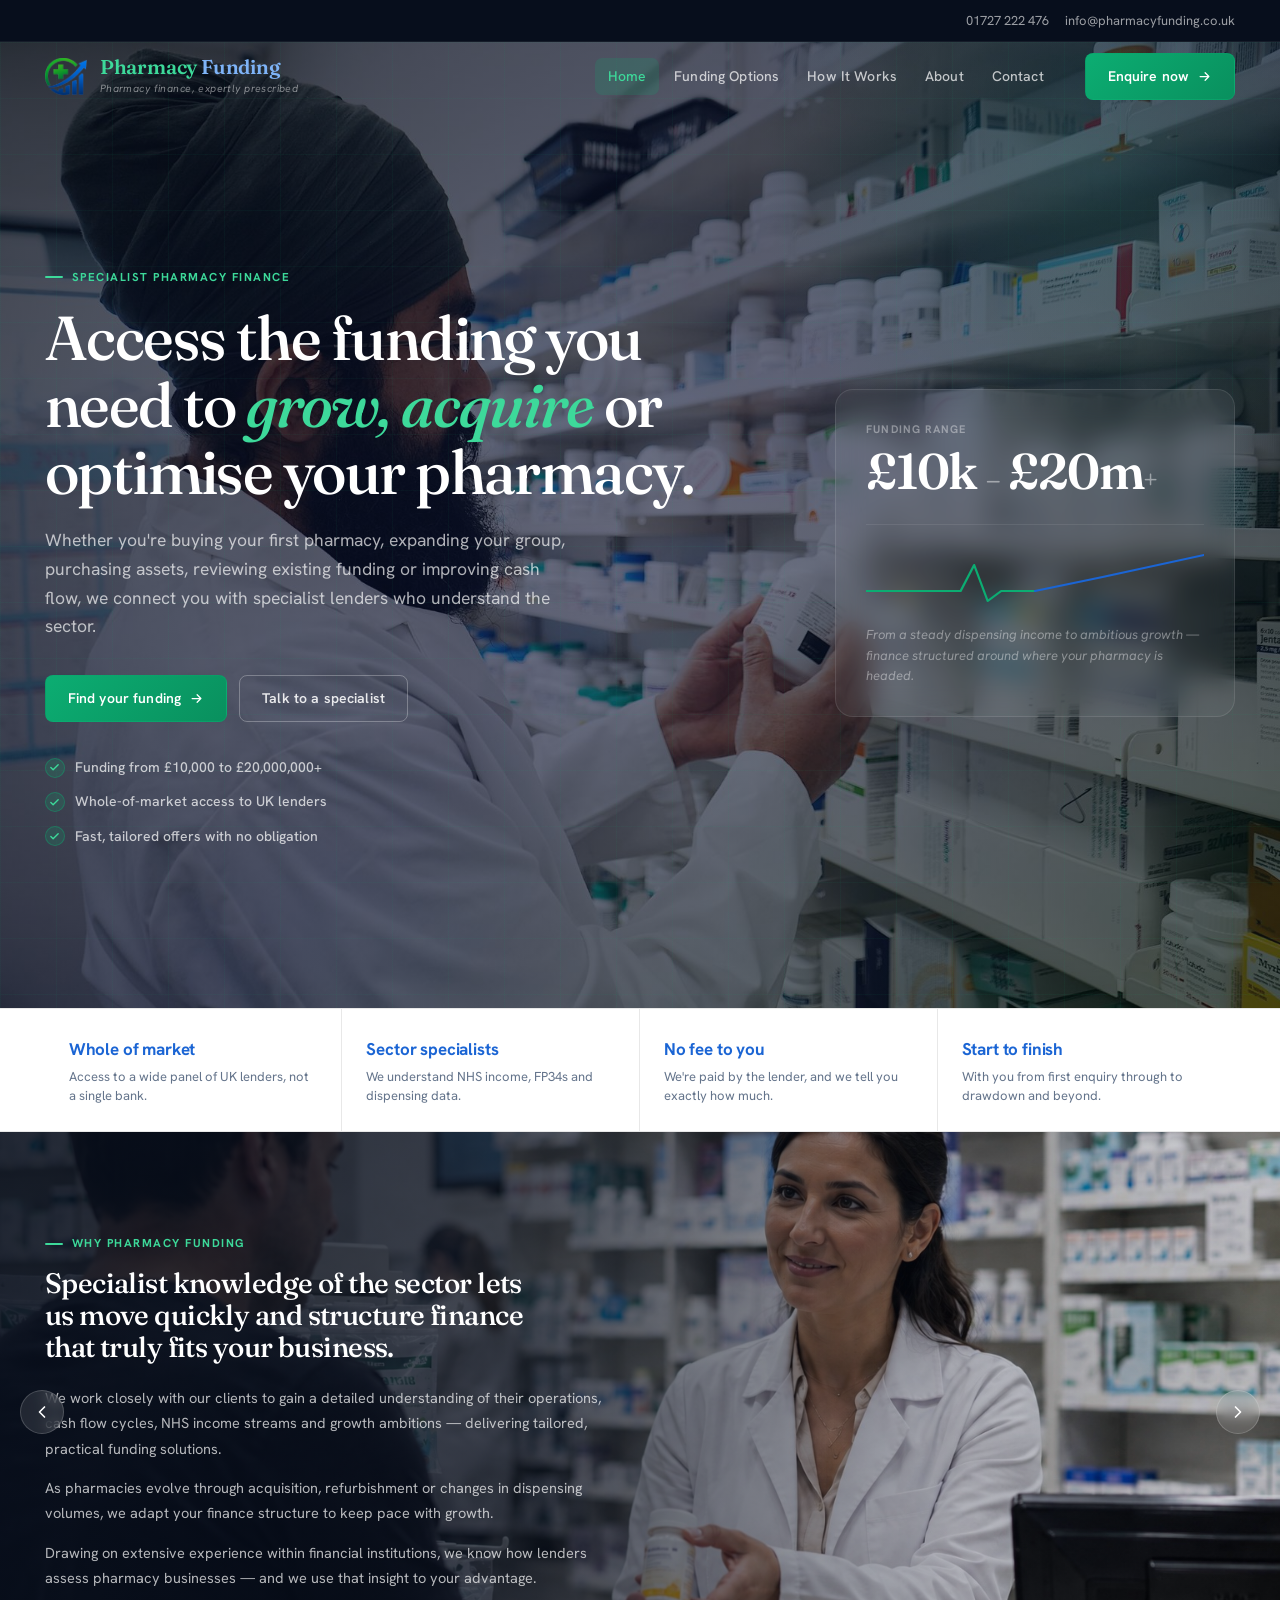
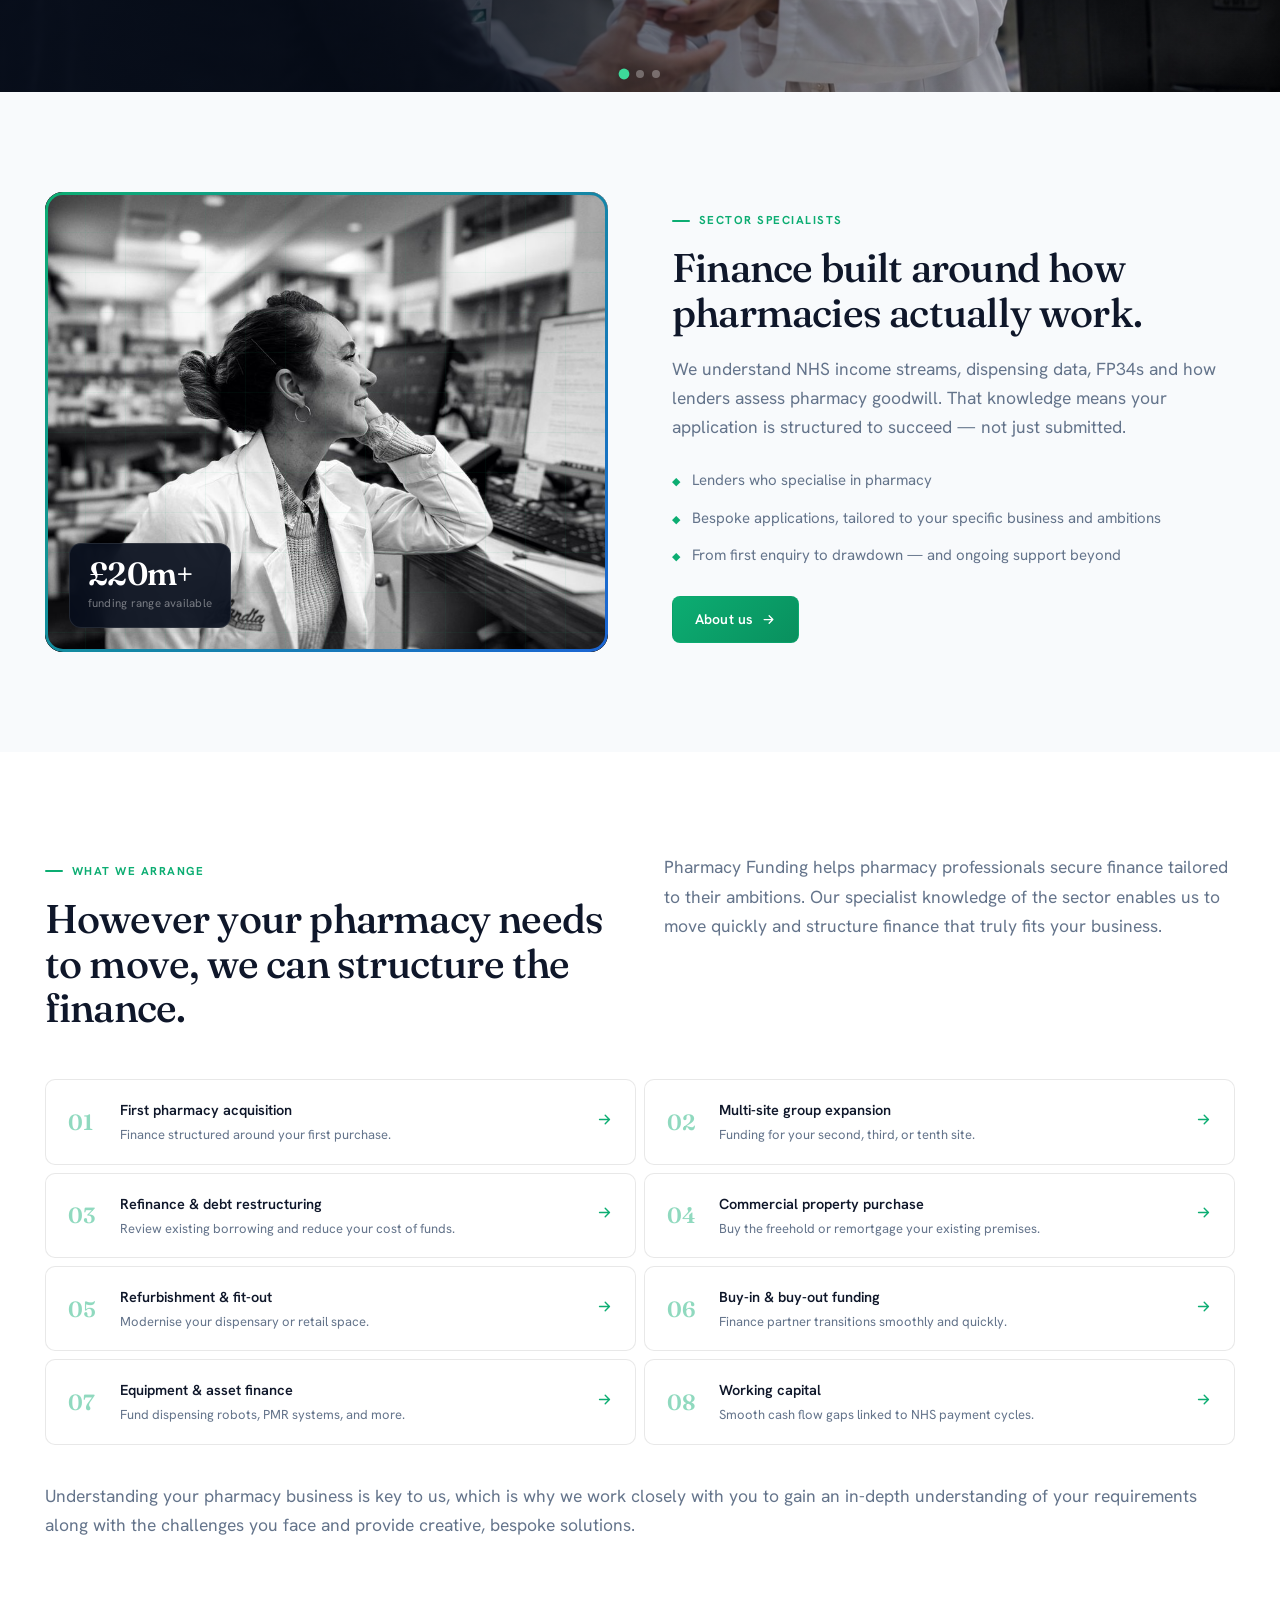
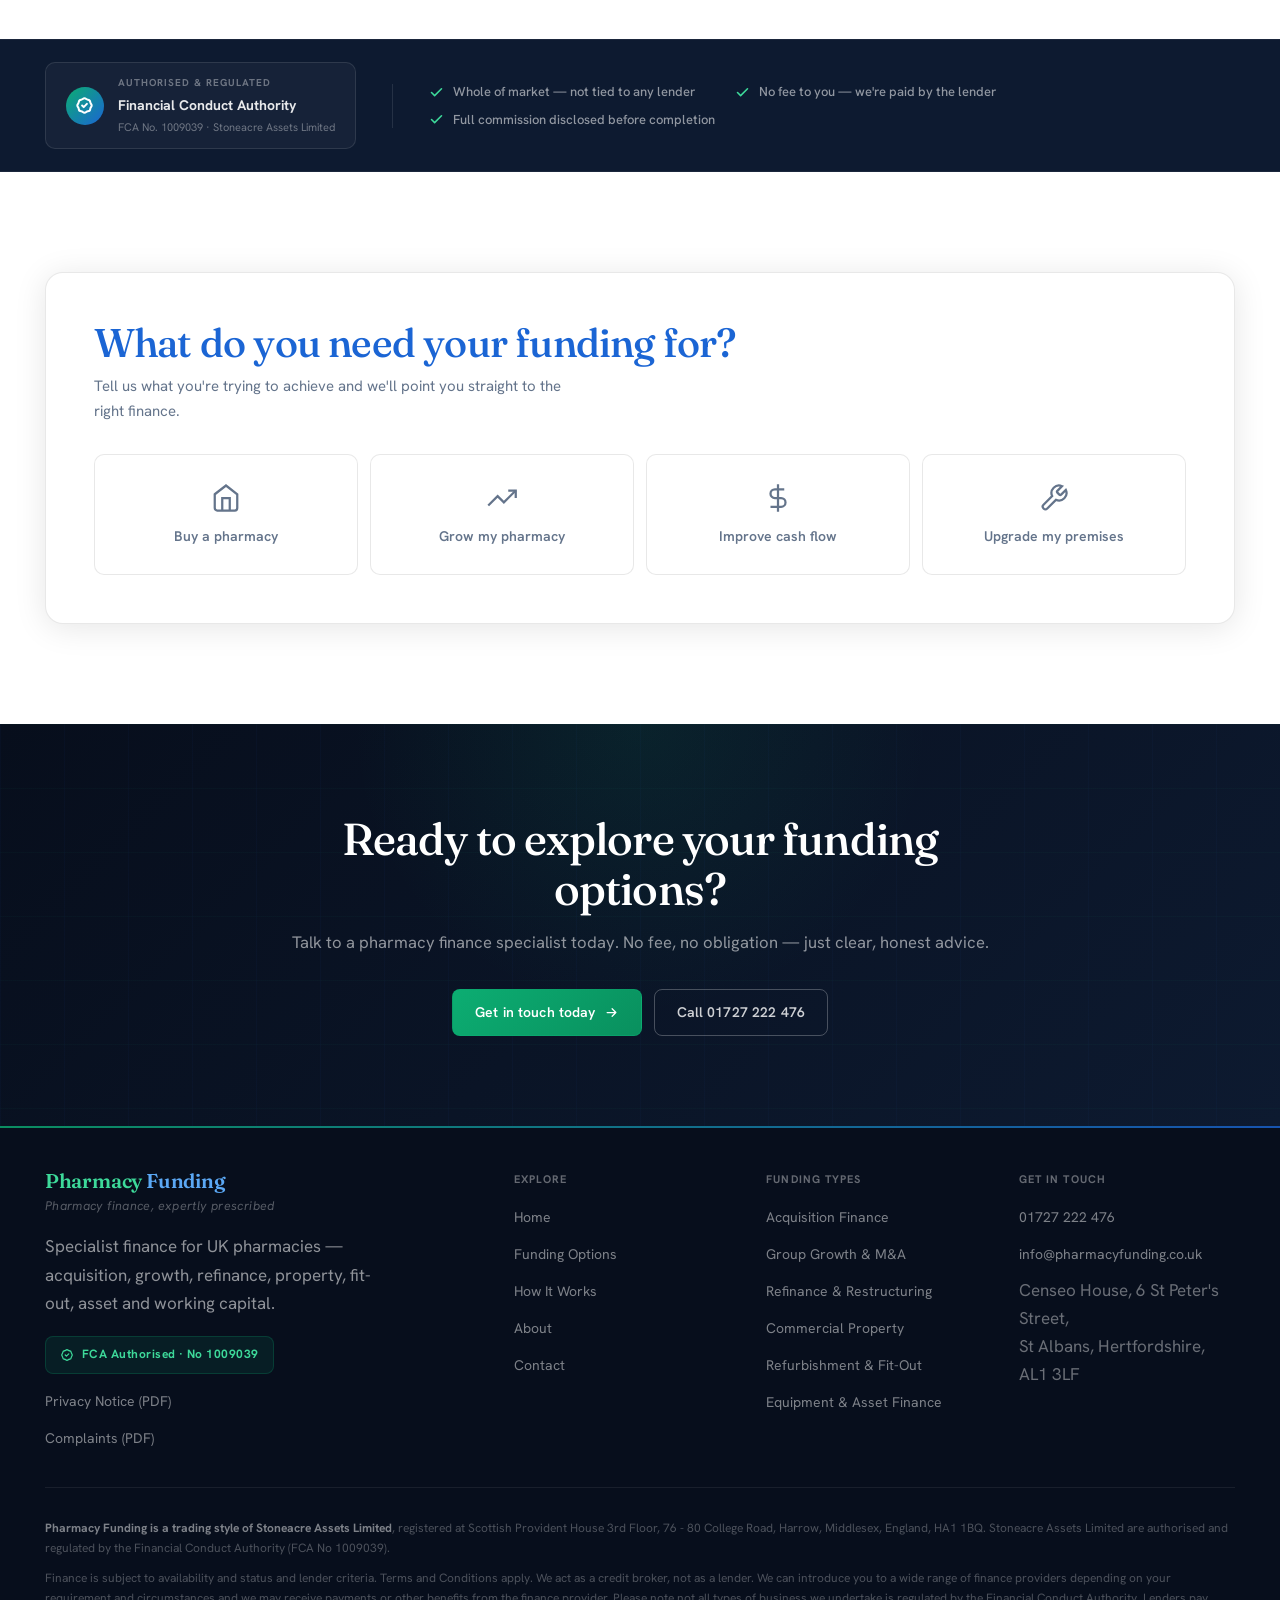
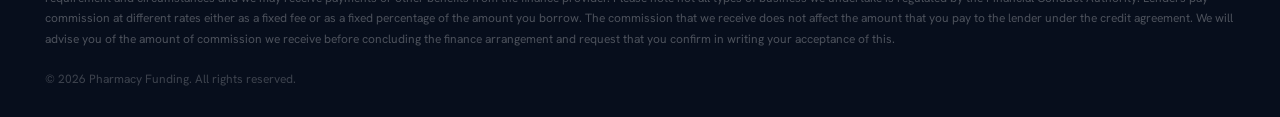
==== commit 24b9ec24: "Client wanted wording changed, map enlaraged" ====
--- a/index.html
+++ b/index.html
@@ -50,7 +50,7 @@
   "@context": "https://schema.org",
   "@type": "FAQPage",
   "mainEntity": [
-    {"@type":"Question","name":"How much can I borrow to buy a pharmacy?","acceptedAnswer":{"@type":"Answer","text":"We arrange pharmacy finance from £10,000 to £20,000,000 and above, with loan to value typically up to 85% and potentially up to 100% depending on circumstances."}},
+    {"@type":"Question","name":"How much can I borrow to buy a pharmacy?","acceptedAnswer":{"@type":"Answer","text":"We arrange pharmacy finance from £10,000 to £20,000,000 and above, with loan to value typically up to 80% and potentially up to 100% depending on circumstances."}},
     {"@type":"Question","name":"Do you charge the customer a fee?","acceptedAnswer":{"@type":"Answer","text":"We do not charge you a fee for our services. We are paid commission by the credit provider for introducing you, and we disclose this before any transaction completes."}},
     {"@type":"Question","name":"What types of pharmacy finance can you arrange?","acceptedAnswer":{"@type":"Answer","text":"Acquisition finance, group growth and M&A finance, refinance and debt restructuring, commercial property finance, refurbishment and fit-out, buy-in and buy-out funding, equipment and asset finance, and working capital."}}
   ]
@@ -60,7 +60,6 @@
 <body>
 <div class="util">
   <div class="wrap">
-    <div class="left pill"><span class="dot"></span> Authorised &amp; regulated by the FCA &middot; No 1009039</div>
     <div class="right">
       <a href="tel:+441727222476">01727 222 476</a>
       <a href="mailto:info@pharmacyfunding.co.uk">info@pharmacyfunding.co.uk</a>
@@ -176,7 +175,7 @@
         <h2 style="margin-top:16px">Finance built around how pharmacies actually work.</h2>
         <p class="lead" style="margin-top:18px">We understand NHS income streams, dispensing data, FP34s and how lenders assess pharmacy goodwill. That knowledge means your application is structured to succeed — not just submitted.</p>
         <div class="ps-points">
-          <div class="ps-point"><span class="ps-ico">&#9670;</span><span>Lenders who specialise in pharmacy — not generic high-street banks</span></div>
+          <div class="ps-point"><span class="ps-ico">&#9670;</span><span>Lenders who specialise in pharmacy</span></div>
           <div class="ps-point"><span class="ps-ico">&#9670;</span><span>Bespoke applications, tailored to your specific business and ambitions</span></div>
           <div class="ps-point"><span class="ps-ico">&#9670;</span><span>From first enquiry to drawdown — and ongoing support beyond</span></div>
         </div>
--- a/styles.css
+++ b/styles.css
@@ -56,6 +56,7 @@
 .util .wrap { display: flex; align-items: center; justify-content: space-between; flex-wrap: wrap; gap: 8px; }
 .util .left, .util .right { display: flex; align-items: center; gap: 16px; font-size: 13px; }
 .util .left  { color: rgba(255,255,255,.6); }
+.util .right { margin-left: auto; }
 .util .right a { color: rgba(255,255,255,.6); transition: color .2s; }
 .util .right a:hover { color: #fff; }
 .pill {
@@ -236,7 +237,7 @@
 .ps-n { display: block; font-family: var(--font-h); font-size: 32px; font-weight: 600; color: var(--white); line-height: 1; letter-spacing: -.02em; }
 .ps-l { display: block; font-size: 11.5px; color: rgba(255,255,255,.42); margin-top: 4px; letter-spacing: .02em; }
 .ps-points { display: flex; flex-direction: column; gap: 13px; margin-top: 26px; }
-.ps-point { display: flex; align-items: flex-start; gap: 12px; font-size: 15px; color: var(--ink); }
+.ps-point { display: flex; align-items: flex-start; gap: 12px; font-size: 15px; color: var(--ink-soft); }
 .ps-ico { color: var(--green); font-size: 11px; margin-top: 4px; flex-shrink: 0; }
 
 /* ── Assist list ─────────────────────────────────── */
@@ -429,6 +430,7 @@
   .fgrid   { grid-template-columns: 1fr; }
   .strip .wrap { grid-template-columns: 1fr; }
   .strip .item { border-right: none; }
+  .strip .item:last-child { border-bottom: none; }
   .choices { grid-template-columns: 1fr 1fr; }
   .why     { grid-template-columns: 1fr; }
   .frow    { grid-template-columns: 1fr; }
@@ -436,10 +438,23 @@
   .prose-grid { grid-template-columns: 1fr; }
   .selector   { padding: 28px 20px; }
   .fcols { grid-template-columns: 1fr; gap: 32px; }
+  .hero .wrap { padding-top: 88px; padding-bottom: 40px; }
+  .twohead { margin-bottom: 32px; }
+  .map-wrap { height: 280px; margin-top: 40px; }
 }
 @media (max-width: 480px) {
   .choices     { grid-template-columns: 1fr; }
-  .util .right { display: none; }
+  .util        { display: none; }
+  .slogan-text { white-space: normal; text-align: center; }
+  .slogan-rule { display: none; }
+  .slogan-inner { flex-wrap: wrap; justify-content: center; gap: 8px; }
+  .ss-body     { display: none; }
+  .slides      { min-height: 320px; }
+  .hero .wrap  { gap: 28px; }
+  .actions     { gap: 10px; }
+  .cta-btn     { width: 100%; justify-content: center; }
+  .cta-band .cta-btn { width: auto; }
+  section      { padding: clamp(44px, 6vw, 60px) 0; }
 }
 
 /* ── Page hero (inner pages) ──────────────────────── */
@@ -650,6 +665,9 @@
 /* ── About page ───────────────────────────────────── */
 .about-body p { color: var(--ink-soft); font-size: 16px; line-height: 1.75; margin-bottom: 18px; }
 .about-body p:last-child { margin-bottom: 0; }
+.about-cols { columns: 2; column-gap: 52px; }
+.about-cols p { color: var(--ink-soft); font-size: 15.5px; line-height: 1.78; margin-bottom: 20px; break-inside: avoid; }
+.about-cols p:last-child { margin-bottom: 0; }
 
 /* ── About page — team section ────────────────────── */
 .team-section {
@@ -738,11 +756,11 @@
 .map-overlay {
   position: absolute; top: 16px; left: 16px;
   background: rgba(255,255,255,.96); backdrop-filter: blur(8px);
-  border: 1.5px solid var(--border); border-radius: var(--radius); padding: 14px 18px;
+  border: 1.5px solid var(--border); border-radius: var(--radius); padding: 20px 26px;
   box-shadow: var(--shadow);
 }
-.map-overlay .mo-name { font-size: 13px; font-weight: 700; color: var(--ink); }
-.map-overlay .mo-addr { font-size: 12px; color: var(--ink-soft); margin-top: 3px; line-height: 1.5; }
+.map-overlay .mo-name { font-size: 17px; font-weight: 700; color: var(--ink); }
+.map-overlay .mo-addr { font-size: 14px; color: var(--ink-soft); margin-top: 5px; line-height: 1.6; }
 
 /* ── What to expect (contact page) ───────────────── */
 .expect-grid { display: grid; grid-template-columns: repeat(3, 1fr); gap: 16px; margin-top: 48px; }
@@ -806,9 +824,14 @@
   .photo-row         { grid-template-columns: 1fr; }
   .footer-cta-row    { flex-direction: column; text-align: center; }
   .cta-band          { padding: 64px 0; }
-  .slide-overlay     { width: 100%; padding: 40px clamp(16px, 3.5vw, 32px); position: relative; background: var(--navy); }
+  .slides            { min-height: 420px; }
+  .slide-overlay     { position: absolute; top: auto; bottom: 0; left: 0; right: 0; width: 100%; padding: 56px 20px 32px; background: linear-gradient(transparent, rgba(7,14,28,.93) 28%); justify-content: flex-end; }
+  .slide-overlay h2  { font-size: clamp(17px, 5.5vw, 26px); max-width: none; }
+  .about-cols        { columns: 1; }
 }
 @media (max-width: 480px) {
-  .slides { aspect-ratio: 4/3; }
-  .slides { min-height: 340px; }
-}
+  .photo-hero  { padding: 110px 0 48px; }
+  .detail-sec  { padding: 40px 0; }
+  .sim-grid    { grid-template-columns: 1fr; }
+  .slide-nav-btn { top: 36%; }
+}
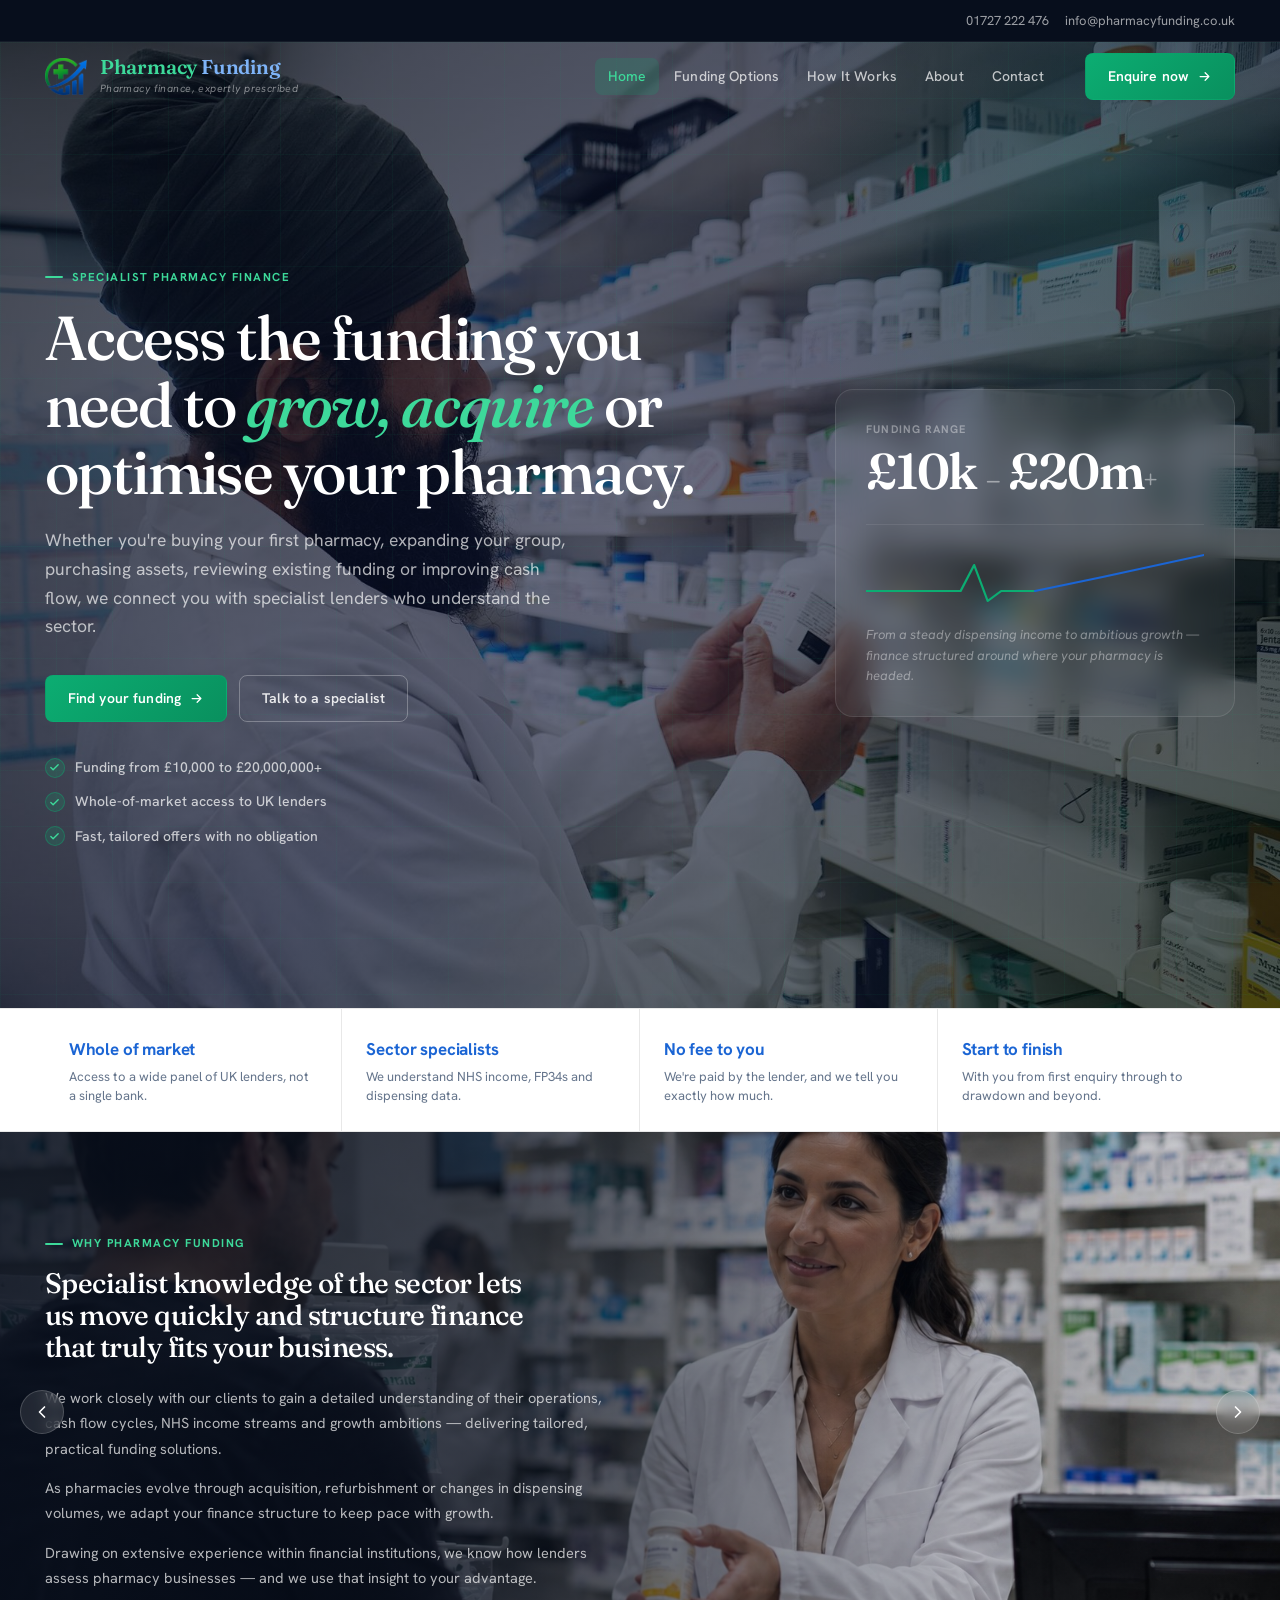
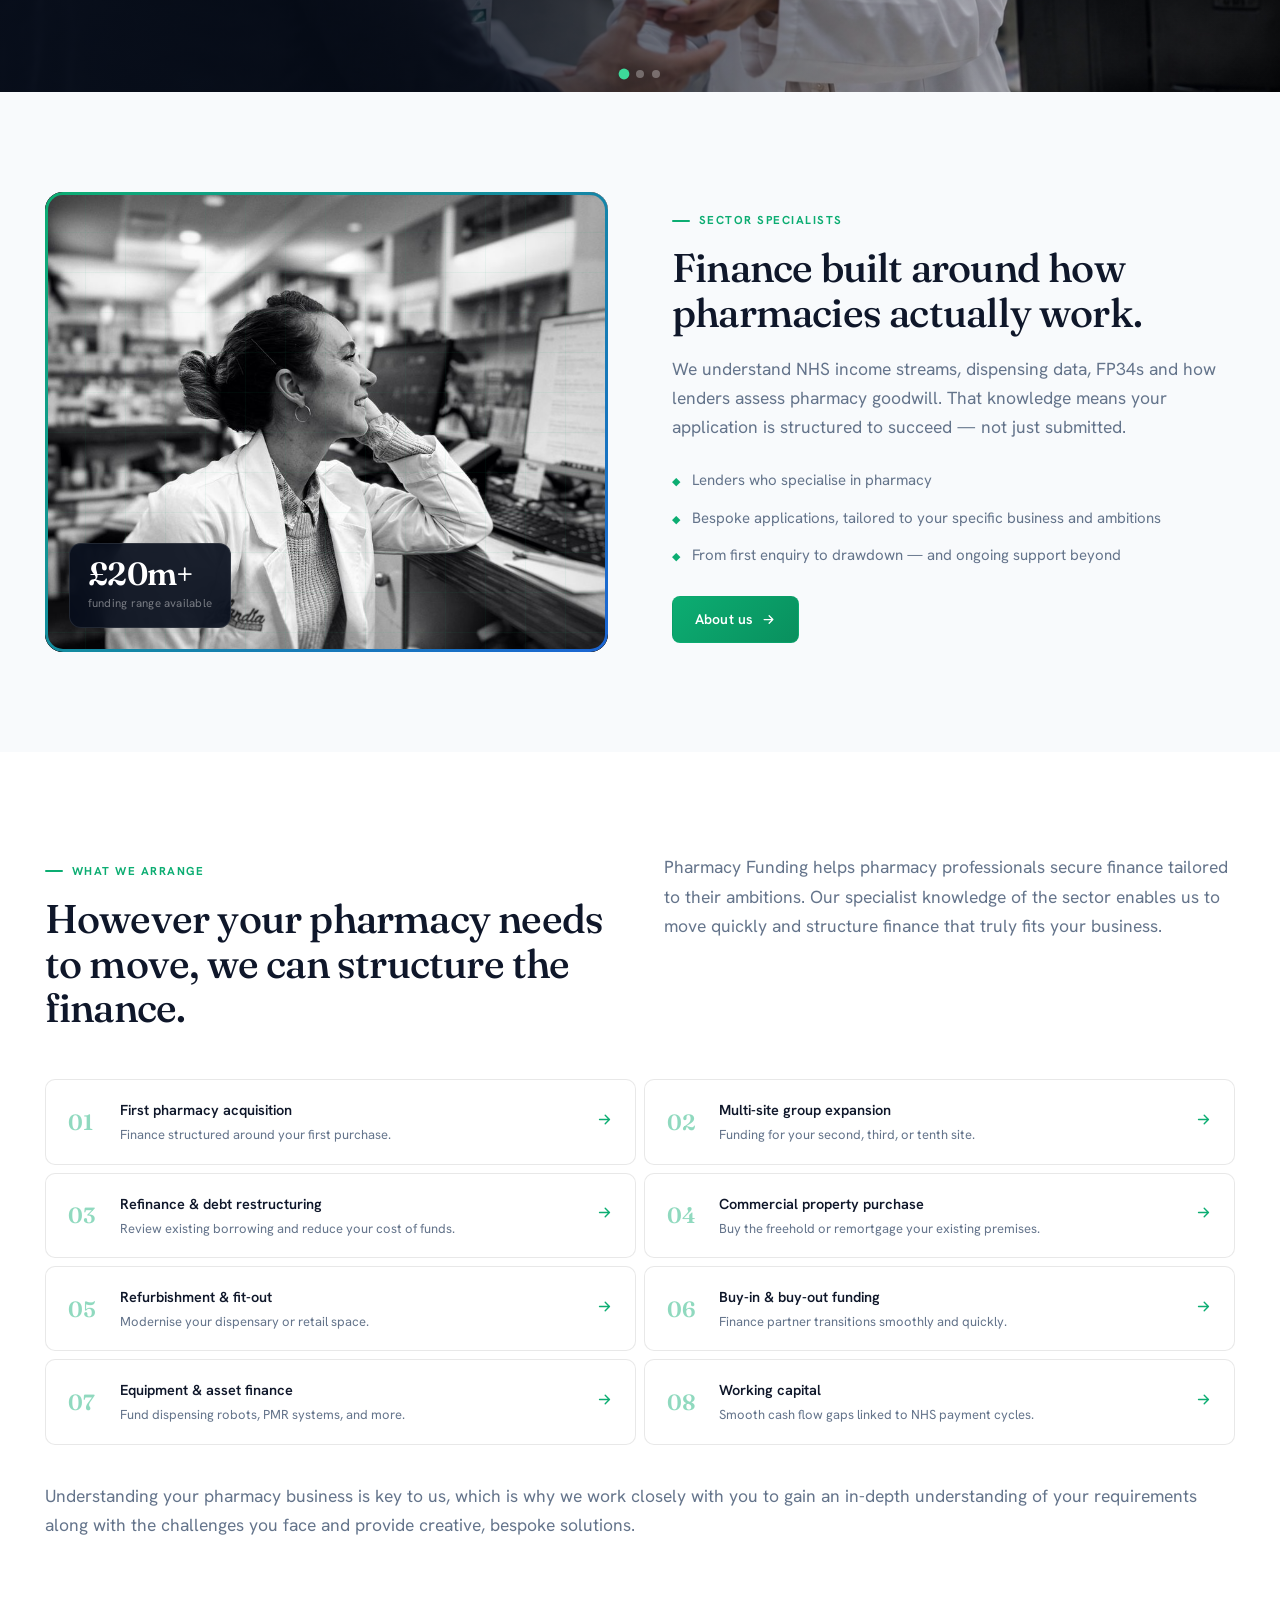
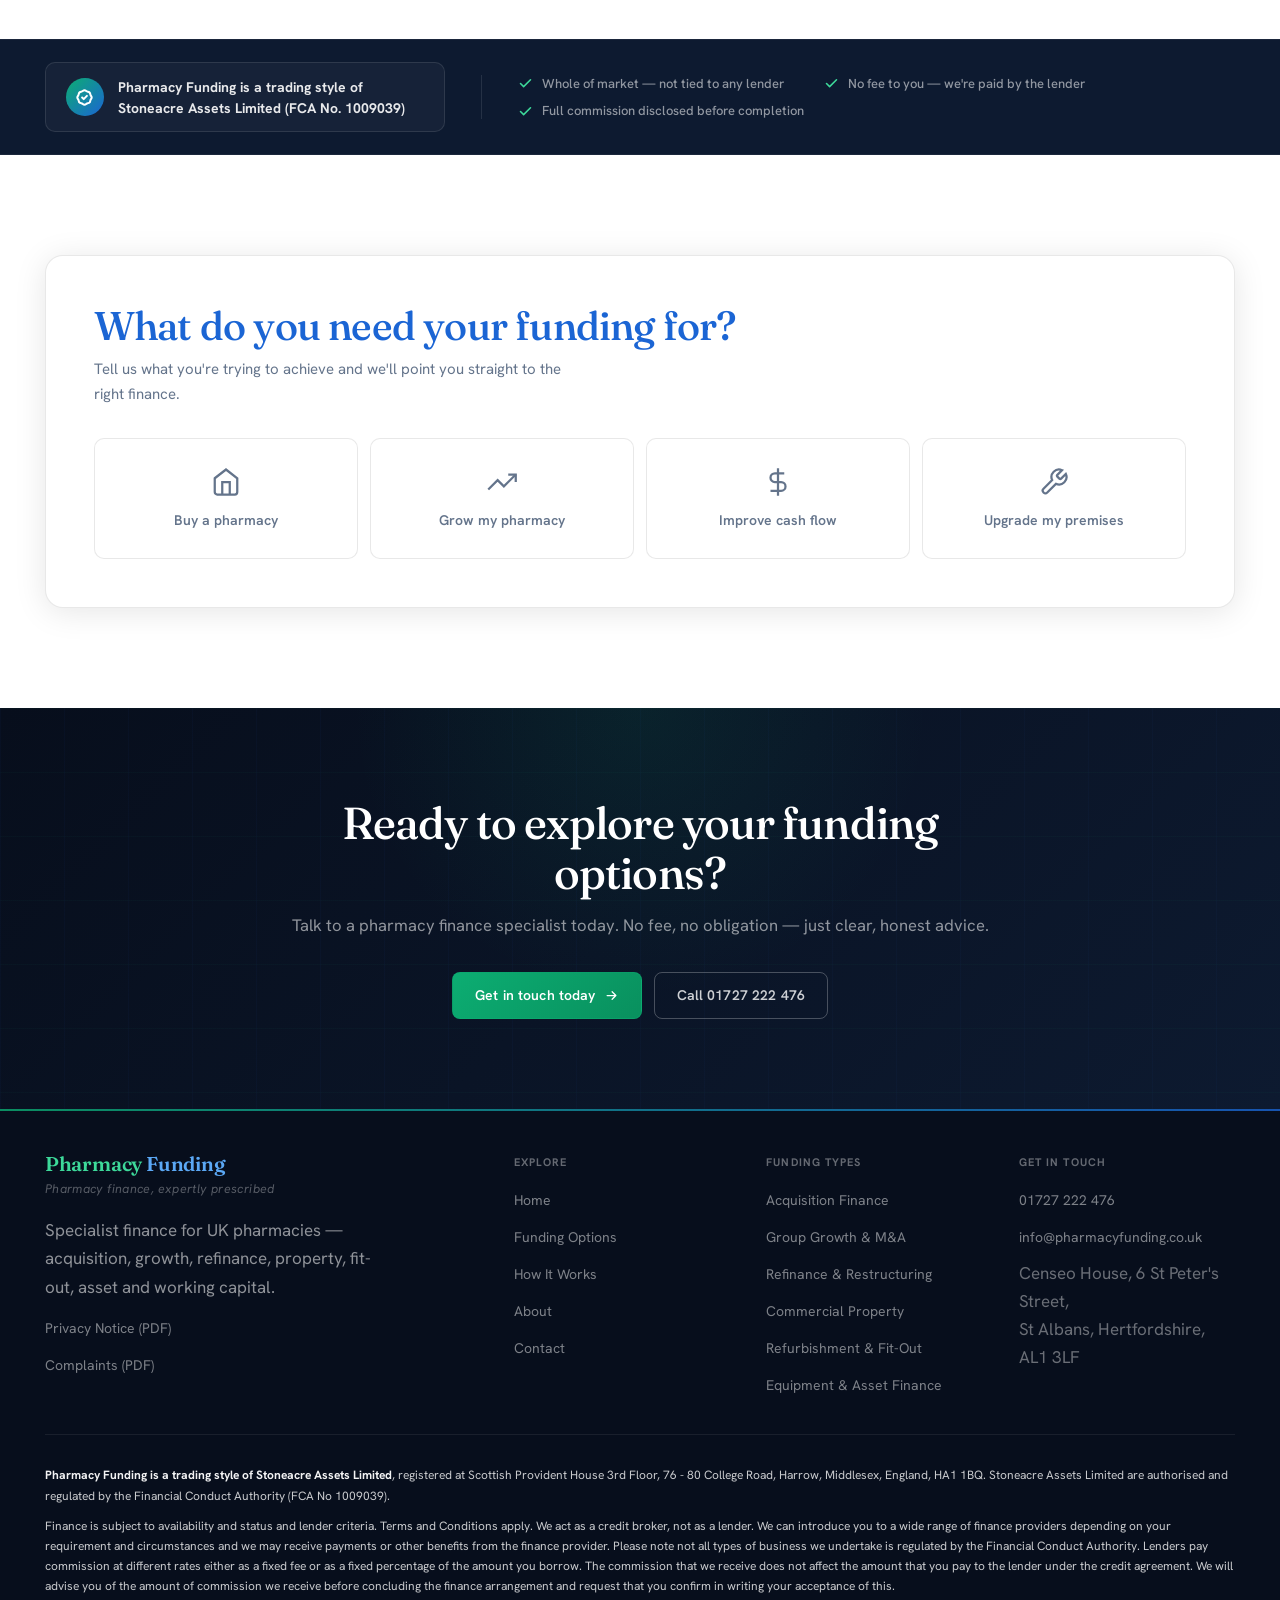
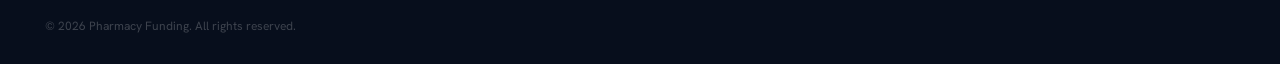
==== commit 6f531d78: "Finishing Touches" ====
--- a/index.html
+++ b/index.html
@@ -208,9 +208,7 @@
           <svg viewBox="0 0 24 24" stroke-width="2.2"><path d="M9 12l2 2 4-4M7.835 4.697a3.42 3.42 0 0 0 1.946-.806 3.42 3.42 0 0 1 4.438 0 3.42 3.42 0 0 0 1.946.806 3.42 3.42 0 0 1 3.138 3.138 3.42 3.42 0 0 0 .806 1.946 3.42 3.42 0 0 1 0 4.438 3.42 3.42 0 0 0-.806 1.946 3.42 3.42 0 0 1-3.138 3.138 3.42 3.42 0 0 0-1.946.806 3.42 3.42 0 0 1-4.438 0 3.42 3.42 0 0 0-1.946-.806 3.42 3.42 0 0 1-3.138-3.138 3.42 3.42 0 0 0-.806-1.946 3.42 3.42 0 0 1 0-4.438 3.42 3.42 0 0 0 .806-1.946 3.42 3.42 0 0 1 3.138-3.138z" stroke-linecap="round" stroke-linejoin="round"/></svg>
         </div>
         <div>
-          <div class="fca-label">Authorised &amp; Regulated</div>
-          <div class="fca-val">Financial Conduct Authority</div>
-          <div class="fca-reg">FCA No. 1009039 &middot; Stoneacre Assets Limited</div>
+          <div class="fca-val">Pharmacy Funding is a trading style of Stoneacre Assets Limited (FCA No. 1009039)</div>
         </div>
       </div>
       <div class="fca-strip-divider"></div>
@@ -261,10 +259,6 @@
         <div class="name"><span class="g">Pharmacy</span> <span style="color:#5ba8f5">Funding</span></div>
         <div class="strap">Pharmacy finance, expertly prescribed</div>
         <p style="margin-top:16px;max-width:34ch">Specialist finance for UK pharmacies &mdash; acquisition, growth, refinance, property, fit-out, asset and working capital.</p>
-        <div class="fca-mark">
-          <svg viewBox="0 0 24 24" stroke-width="2.2"><path d="M9 12l2 2 4-4M7.835 4.697a3.42 3.42 0 0 0 1.946-.806 3.42 3.42 0 0 1 4.438 0 3.42 3.42 0 0 0 1.946.806 3.42 3.42 0 0 1 3.138 3.138 3.42 3.42 0 0 0 .806 1.946 3.42 3.42 0 0 1 0 4.438 3.42 3.42 0 0 0-.806 1.946 3.42 3.42 0 0 1-3.138 3.138 3.42 3.42 0 0 0-1.946.806 3.42 3.42 0 0 1-4.438 0 3.42 3.42 0 0 0-1.946-.806 3.42 3.42 0 0 1-3.138-3.138 3.42 3.42 0 0 0-.806-1.946 3.42 3.42 0 0 1 0-4.438 3.42 3.42 0 0 0 .806-1.946 3.42 3.42 0 0 1 3.138-3.138z" stroke-linecap="round" stroke-linejoin="round"/></svg>
-          FCA Authorised &middot; No 1009039
-        </div>
         <ul style="margin-top:12px">
           <li><a href="privacy-notice.pdf" target="_blank" rel="noopener">Privacy Notice (PDF)</a></li>
           <li><a href="complaints.pdf" target="_blank" rel="noopener">Complaints (PDF)</a></li>
--- a/styles.css
+++ b/styles.css
@@ -389,10 +389,10 @@
 footer ul { display: flex; flex-direction: column; gap: 9px; }
 footer ul li a { font-size: 14px; color: rgba(255,255,255,.48); transition: color .2s; }
 footer ul li a:hover { color: #3dd99a; }
-.legal { padding-top: 30px; font-size: 12px; color: rgba(255,255,255,.28); line-height: 1.72; }
+.legal { padding-top: 30px; font-size: 12px; color: rgba(255,255,255,.78); line-height: 1.72; }
 .legal p { margin-bottom: 10px; }
 .legal p:last-child { margin-bottom: 0; }
-.legal strong { color: rgba(255,255,255,.48); }
+.legal strong { color: rgba(255,255,255,.95); }
 
 /* ── Scroll reveal ────────────────────────────────── */
 .rv { opacity: 0; transform: translateY(18px); transition: opacity .55s ease, transform .55s ease; }
@@ -445,6 +445,7 @@
 @media (max-width: 480px) {
   .choices     { grid-template-columns: 1fr; }
   .util        { display: none; }
+  .map-overlay { min-width: 0; padding: 16px 20px; }
   .slogan-text { white-space: normal; text-align: center; }
   .slogan-rule { display: none; }
   .slogan-inner { flex-wrap: wrap; justify-content: center; gap: 8px; }
@@ -496,7 +497,7 @@
 }
 .fca-strip .wrap { display: flex; align-items: center; gap: 36px; }
 .fca-badge {
-  display: flex; align-items: center; gap: 14px; flex-shrink: 0;
+  display: flex; align-items: center; gap: 14px; min-width: 0; max-width: 400px;
   background: rgba(255,255,255,.04); border: 1px solid rgba(255,255,255,.1);
   border-radius: var(--radius); padding: 12px 20px;
 }
@@ -507,7 +508,7 @@
 }
 .fca-icon svg { width: 19px; height: 19px; stroke: white; fill: none; stroke-width: 2.5; }
 .fca-label { font-size: 10px; font-weight: 700; letter-spacing: .1em; text-transform: uppercase; color: rgba(255,255,255,.38); }
-.fca-val { font-size: 14px; font-weight: 700; color: rgba(255,255,255,.9); margin-top: 2px; }
+.fca-val { font-size: 14px; font-weight: 700; color: rgba(255,255,255,.9); margin-top: 2px; line-height: 1.5; }
 .fca-reg { font-size: 11px; color: rgba(255,255,255,.38); margin-top: 1px; }
 .fca-strip-divider { width: 1px; height: 44px; background: rgba(255,255,255,.1); flex-shrink: 0; }
 .fca-trust-items { display: grid; grid-template-columns: 1fr 1fr; gap: 6px 40px; }
@@ -756,8 +757,8 @@
 .map-overlay {
   position: absolute; top: 16px; left: 16px;
   background: rgba(255,255,255,.96); backdrop-filter: blur(8px);
-  border: 1.5px solid var(--border); border-radius: var(--radius); padding: 20px 26px;
-  box-shadow: var(--shadow);
+  border: 1.5px solid var(--border); border-radius: var(--radius); padding: 22px 44px;
+  box-shadow: var(--shadow); min-width: 360px; max-width: calc(100% - 32px);
 }
 .map-overlay .mo-name { font-size: 17px; font-weight: 700; color: var(--ink); }
 .map-overlay .mo-addr { font-size: 14px; color: var(--ink-soft); margin-top: 5px; line-height: 1.6; }
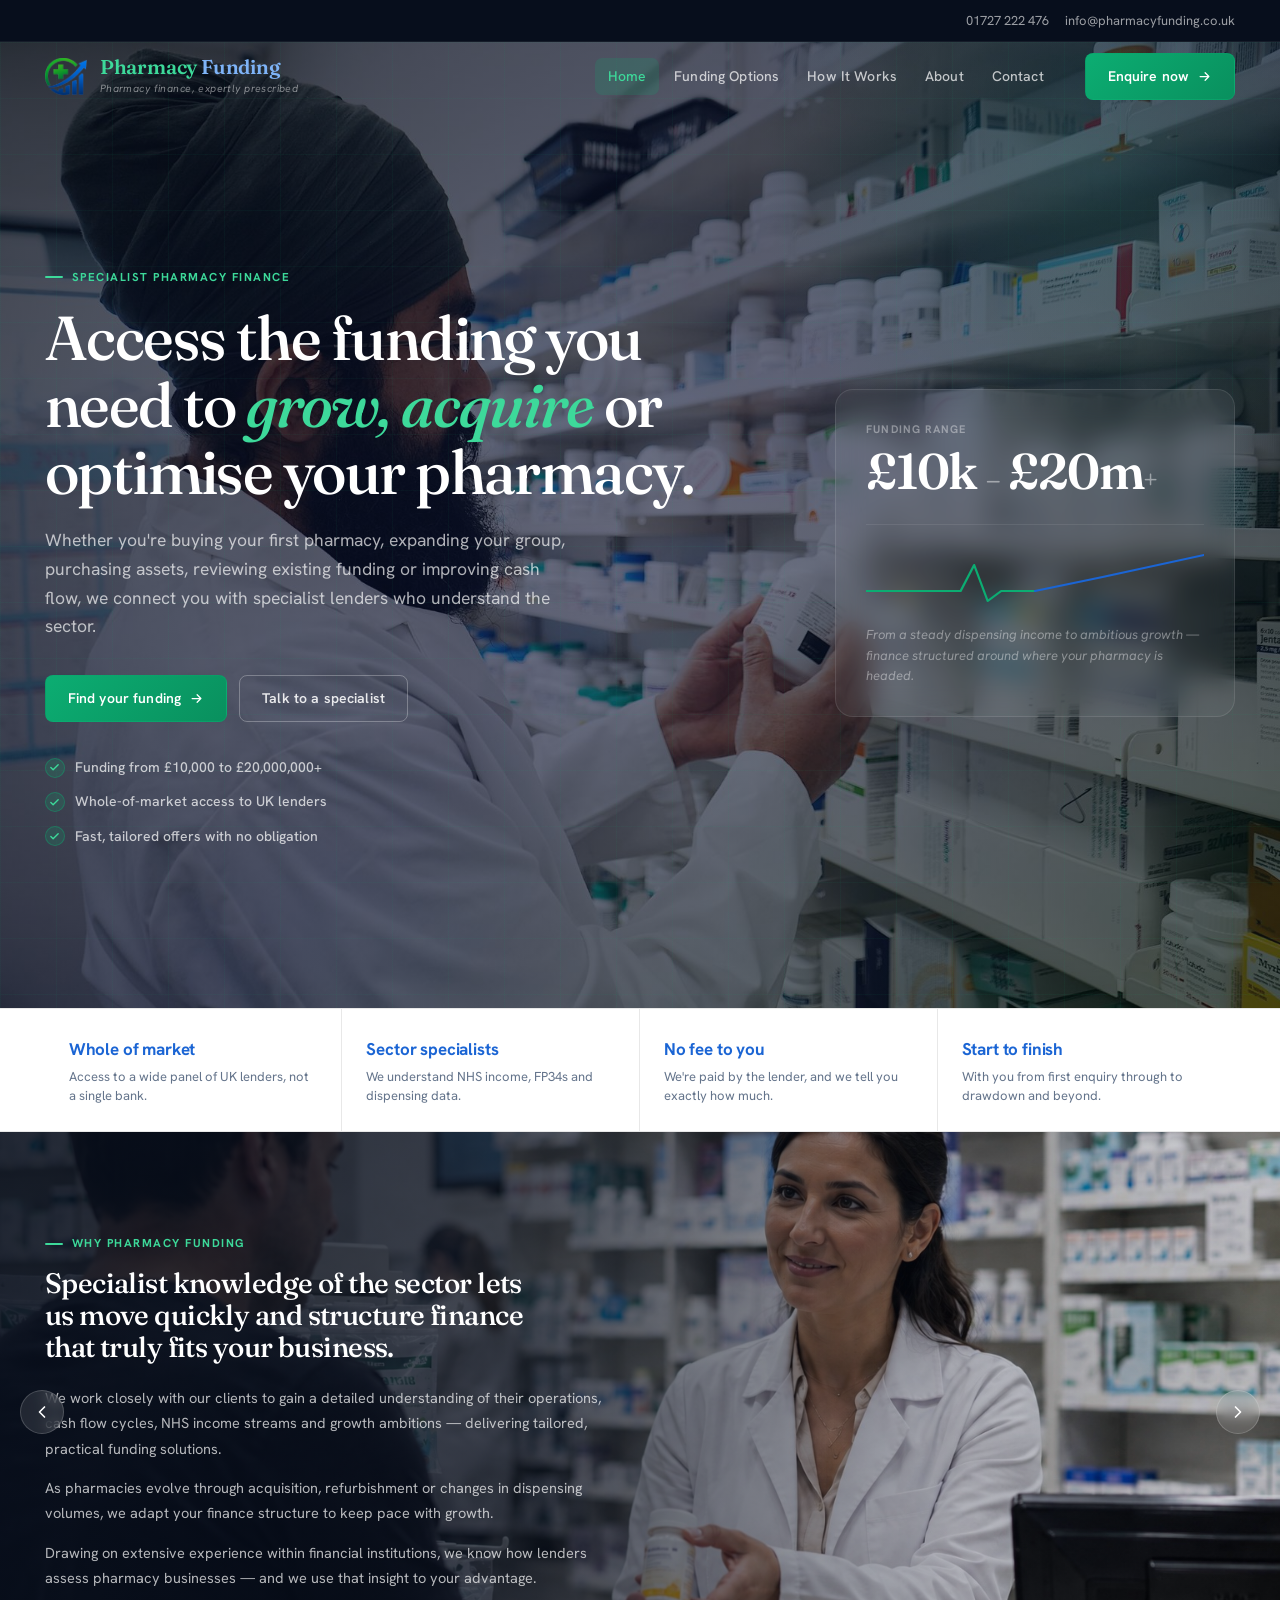
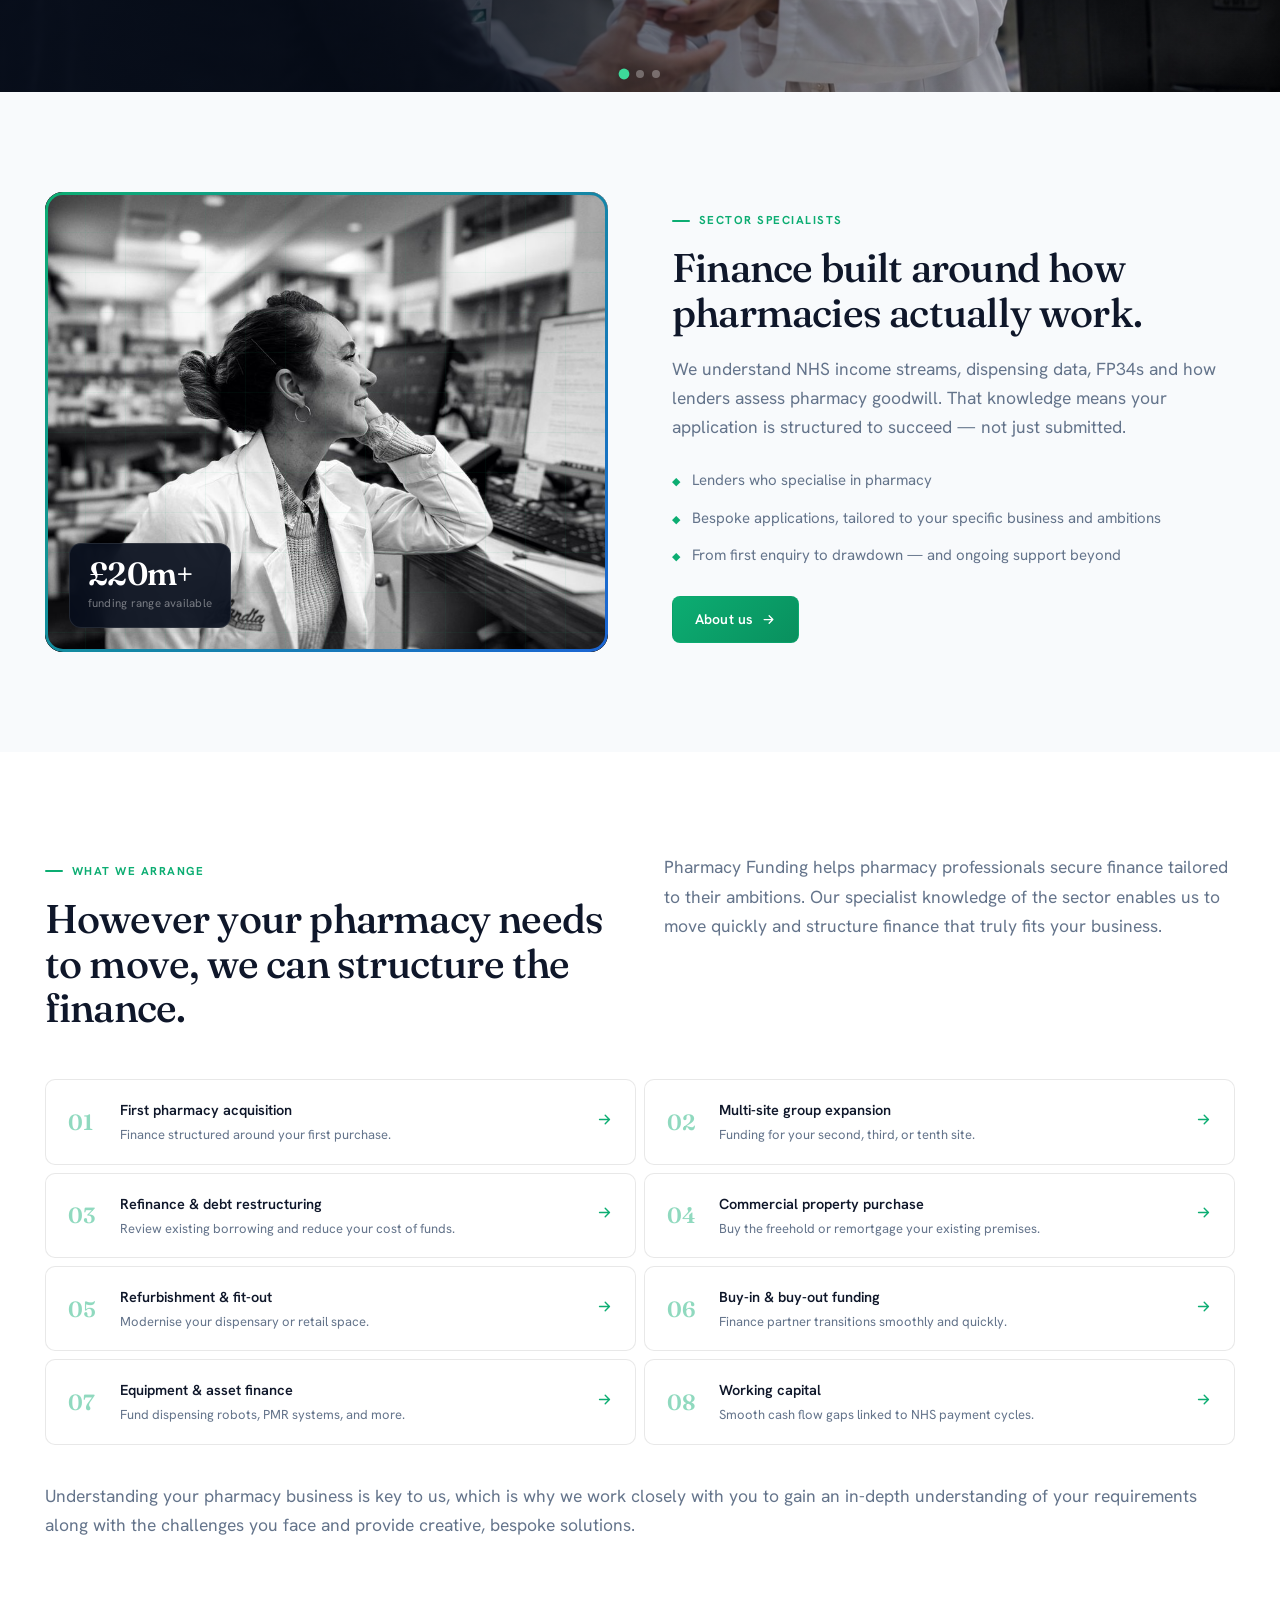
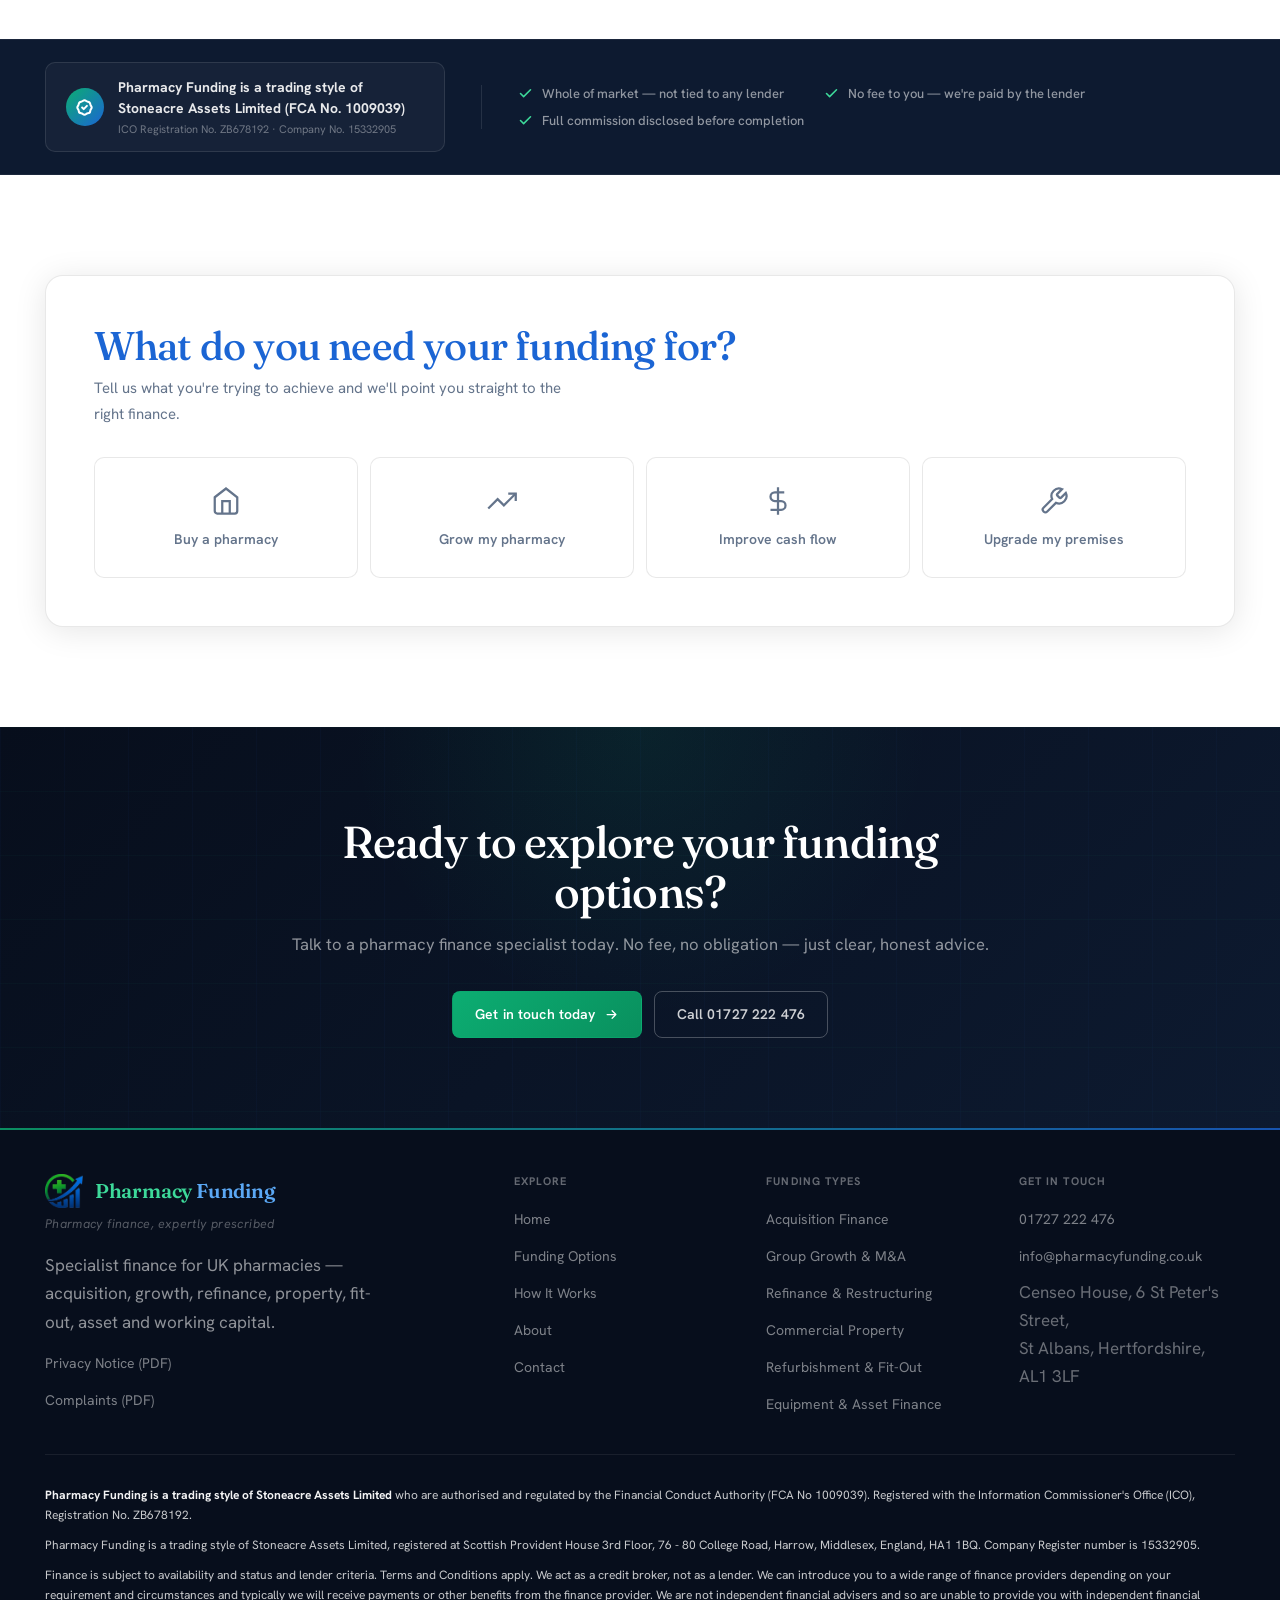
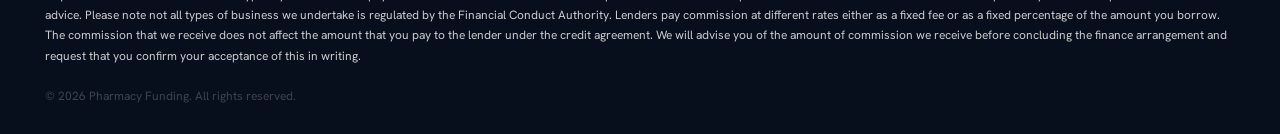
==== commit cdcb0ed9: "Site imporvements, attatching PDFs, repositioning of photos, Legal text changed, Https" ====
--- a/index.html
+++ b/index.html
@@ -135,7 +135,7 @@
       <div class="slides">
         <div class="slide" style="background-image:url('images/imgTwo.jpg');background-position:center 40%"></div>
         <div class="slide" style="background-image:url('images/ImgThree.jpg');background-position:center 30%"></div>
-        <div class="slide" style="background-image:url('images/pharmacist-selecting.jpg')"></div>
+        <div class="slide" style="background-image:url('images/pharmacist-selecting.jpg');background-position:center 20%"></div>
         <div class="slide-overlay">
           <span class="eyebrow" style="color:#3dd99a">Why Pharmacy Funding</span>
           <h2 style="margin-top:14px;color:var(--white);max-width:26ch">Specialist knowledge of the sector lets us move quickly and structure finance that truly fits your business.</h2>
@@ -209,6 +209,7 @@
         </div>
         <div>
           <div class="fca-val">Pharmacy Funding is a trading style of Stoneacre Assets Limited (FCA No. 1009039)</div>
+          <div class="fca-reg">ICO Registration No. ZB678192 &middot; Company No. 15332905</div>
         </div>
       </div>
       <div class="fca-strip-divider"></div>
@@ -256,7 +257,10 @@
   <div class="wrap">
     <div class="fcols">
       <div>
-        <div class="name"><span class="g">Pharmacy</span> <span style="color:#5ba8f5">Funding</span></div>
+        <div style="display:flex;align-items:center;gap:12px">
+          <img src="logo.png" alt="Pharmacy Funding logo" style="width:38px;height:38px;object-fit:contain;flex-shrink:0">
+          <div class="name"><span class="g">Pharmacy</span> <span style="color:#5ba8f5">Funding</span></div>
+        </div>
         <div class="strap">Pharmacy finance, expertly prescribed</div>
         <p style="margin-top:16px;max-width:34ch">Specialist finance for UK pharmacies &mdash; acquisition, growth, refinance, property, fit-out, asset and working capital.</p>
         <ul style="margin-top:12px">
@@ -294,8 +298,9 @@
         </ul>
       </div>
     </div>
-    <div class="legal"><p><strong>Pharmacy Funding is a trading style of Stoneacre Assets Limited</strong>, registered at Scottish Provident House 3rd Floor, 76 - 80 College Road, Harrow, Middlesex, England, HA1 1BQ. Stoneacre Assets Limited are authorised and regulated by the Financial Conduct Authority (FCA No 1009039).</p>
-      <p>Finance is subject to availability and status and lender criteria. Terms and Conditions apply. We act as a credit broker, not as a lender. We can introduce you to a wide range of finance providers depending on your requirement and circumstances and we may receive payments or other benefits from the finance provider. Please note not all types of business we undertake is regulated by the Financial Conduct Authority. Lenders pay commission at different rates either as a fixed fee or as a fixed percentage of the amount you borrow. The commission that we receive does not affect the amount that you pay to the lender under the credit agreement. We will advise you of the amount of commission we receive before concluding the finance arrangement and request that you confirm in writing your acceptance of this.</p>
+    <div class="legal"><p><strong>Pharmacy Funding is a trading style of Stoneacre Assets Limited</strong> who are authorised and regulated by the Financial Conduct Authority (FCA No 1009039). Registered with the Information Commissioner's Office (ICO), Registration No. ZB678192.</p>
+      <p>Pharmacy Funding is a trading style of Stoneacre Assets Limited, registered at Scottish Provident House 3rd Floor, 76 - 80 College Road, Harrow, Middlesex, England, HA1 1BQ. Company Register number is 15332905.</p>
+      <p>Finance is subject to availability and status and lender criteria. Terms and Conditions apply. We act as a credit broker, not as a lender. We can introduce you to a wide range of finance providers depending on your requirement and circumstances and typically we will receive payments or other benefits from the finance provider. We are not independent financial advisers and so are unable to provide you with independent financial advice. Please note not all types of business we undertake is regulated by the Financial Conduct Authority. Lenders pay commission at different rates either as a fixed fee or as a fixed percentage of the amount you borrow. The commission that we receive does not affect the amount that you pay to the lender under the credit agreement. We will advise you of the amount of commission we receive before concluding the finance arrangement and request that you confirm your acceptance of this in writing.</p>
       <p style="margin-top:20px;color:rgba(255,255,255,.22)">&copy; <span id="yr"></span> Pharmacy Funding. All rights reserved.</p></div>
   </div>
 </footer>
--- a/styles.css
+++ b/styles.css
@@ -755,10 +755,10 @@
 }
 .map-wrap iframe { width: 100%; height: 100%; border: none; display: block; }
 .map-overlay {
-  position: absolute; top: 16px; left: 16px;
+  position: absolute; top: 6px; left: 6px;
   background: rgba(255,255,255,.96); backdrop-filter: blur(8px);
-  border: 1.5px solid var(--border); border-radius: var(--radius); padding: 22px 44px;
-  box-shadow: var(--shadow); min-width: 360px; max-width: calc(100% - 32px);
+  border: 1.5px solid var(--border); border-radius: var(--radius); padding: 22px 50px 22px 44px;
+  box-shadow: var(--shadow); max-width: calc(100% - 16px);
 }
 .map-overlay .mo-name { font-size: 17px; font-weight: 700; color: var(--ink); }
 .map-overlay .mo-addr { font-size: 14px; color: var(--ink-soft); margin-top: 5px; line-height: 1.6; }
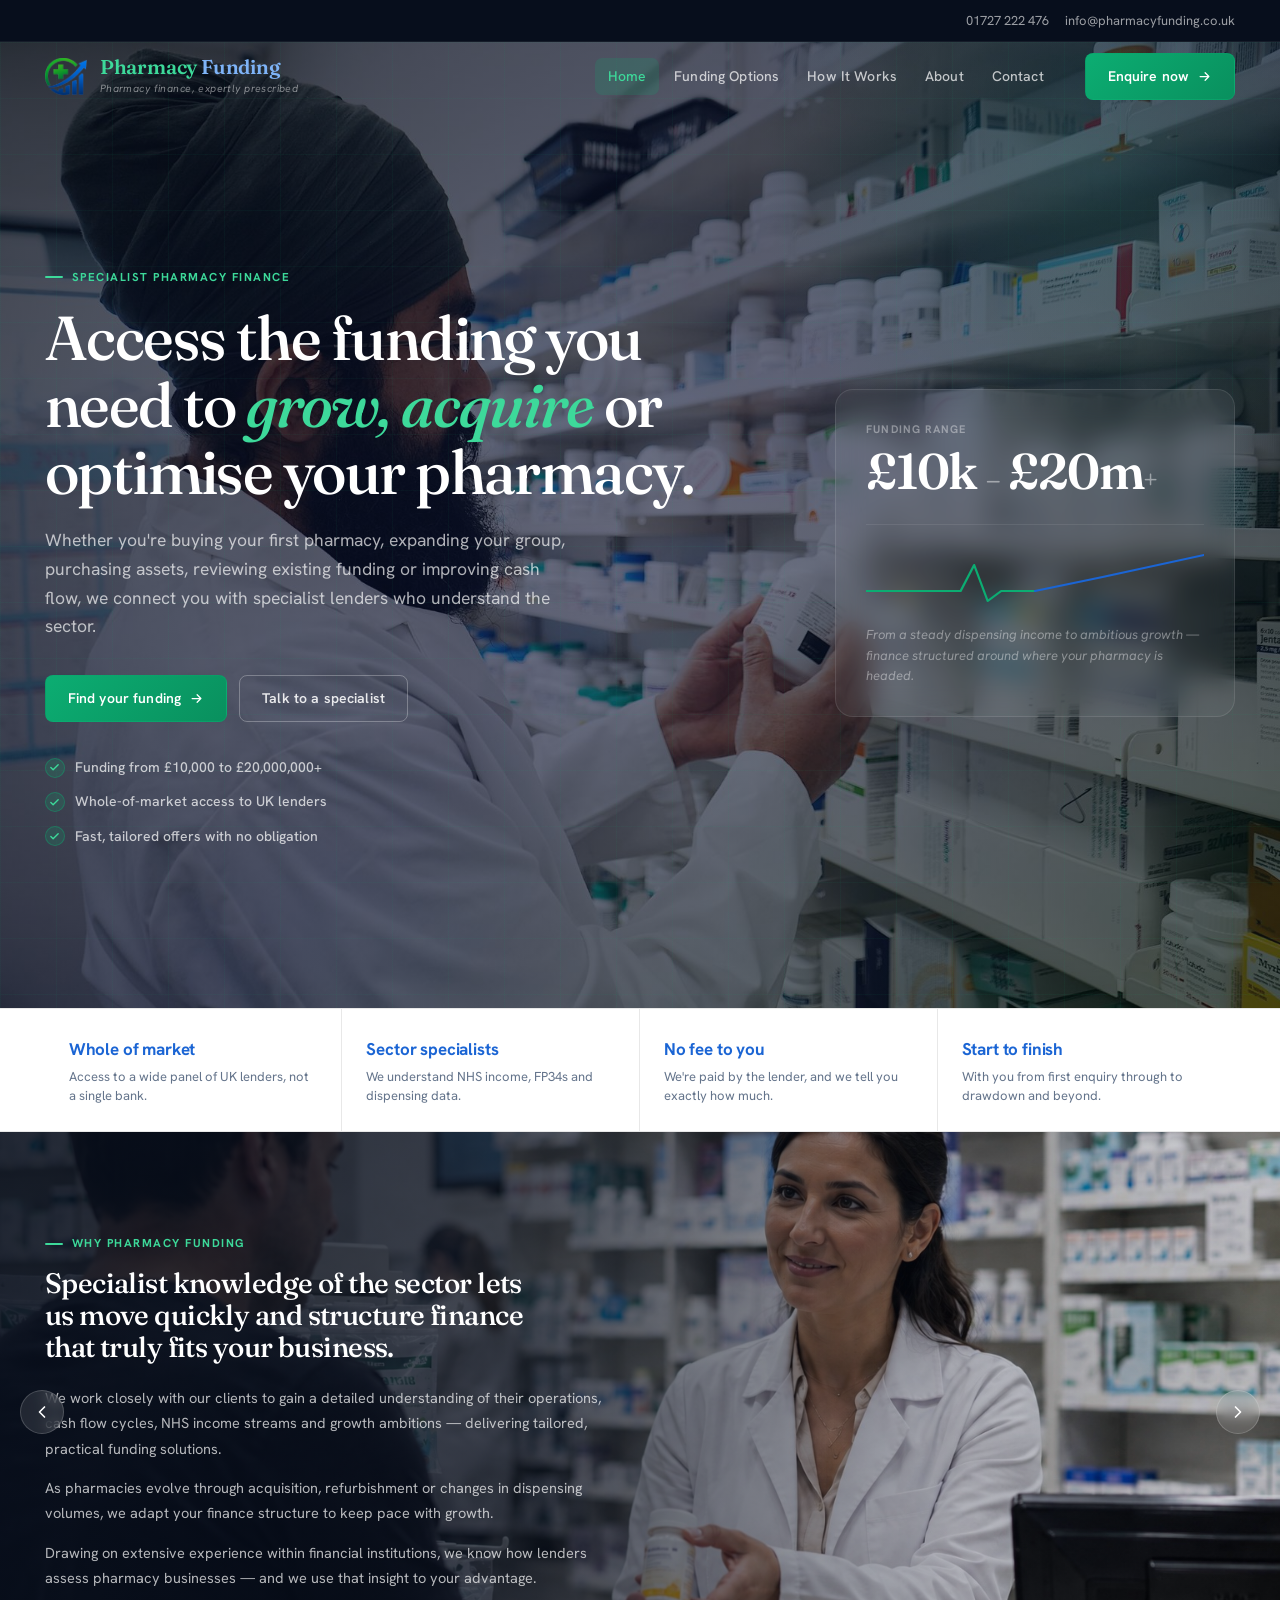
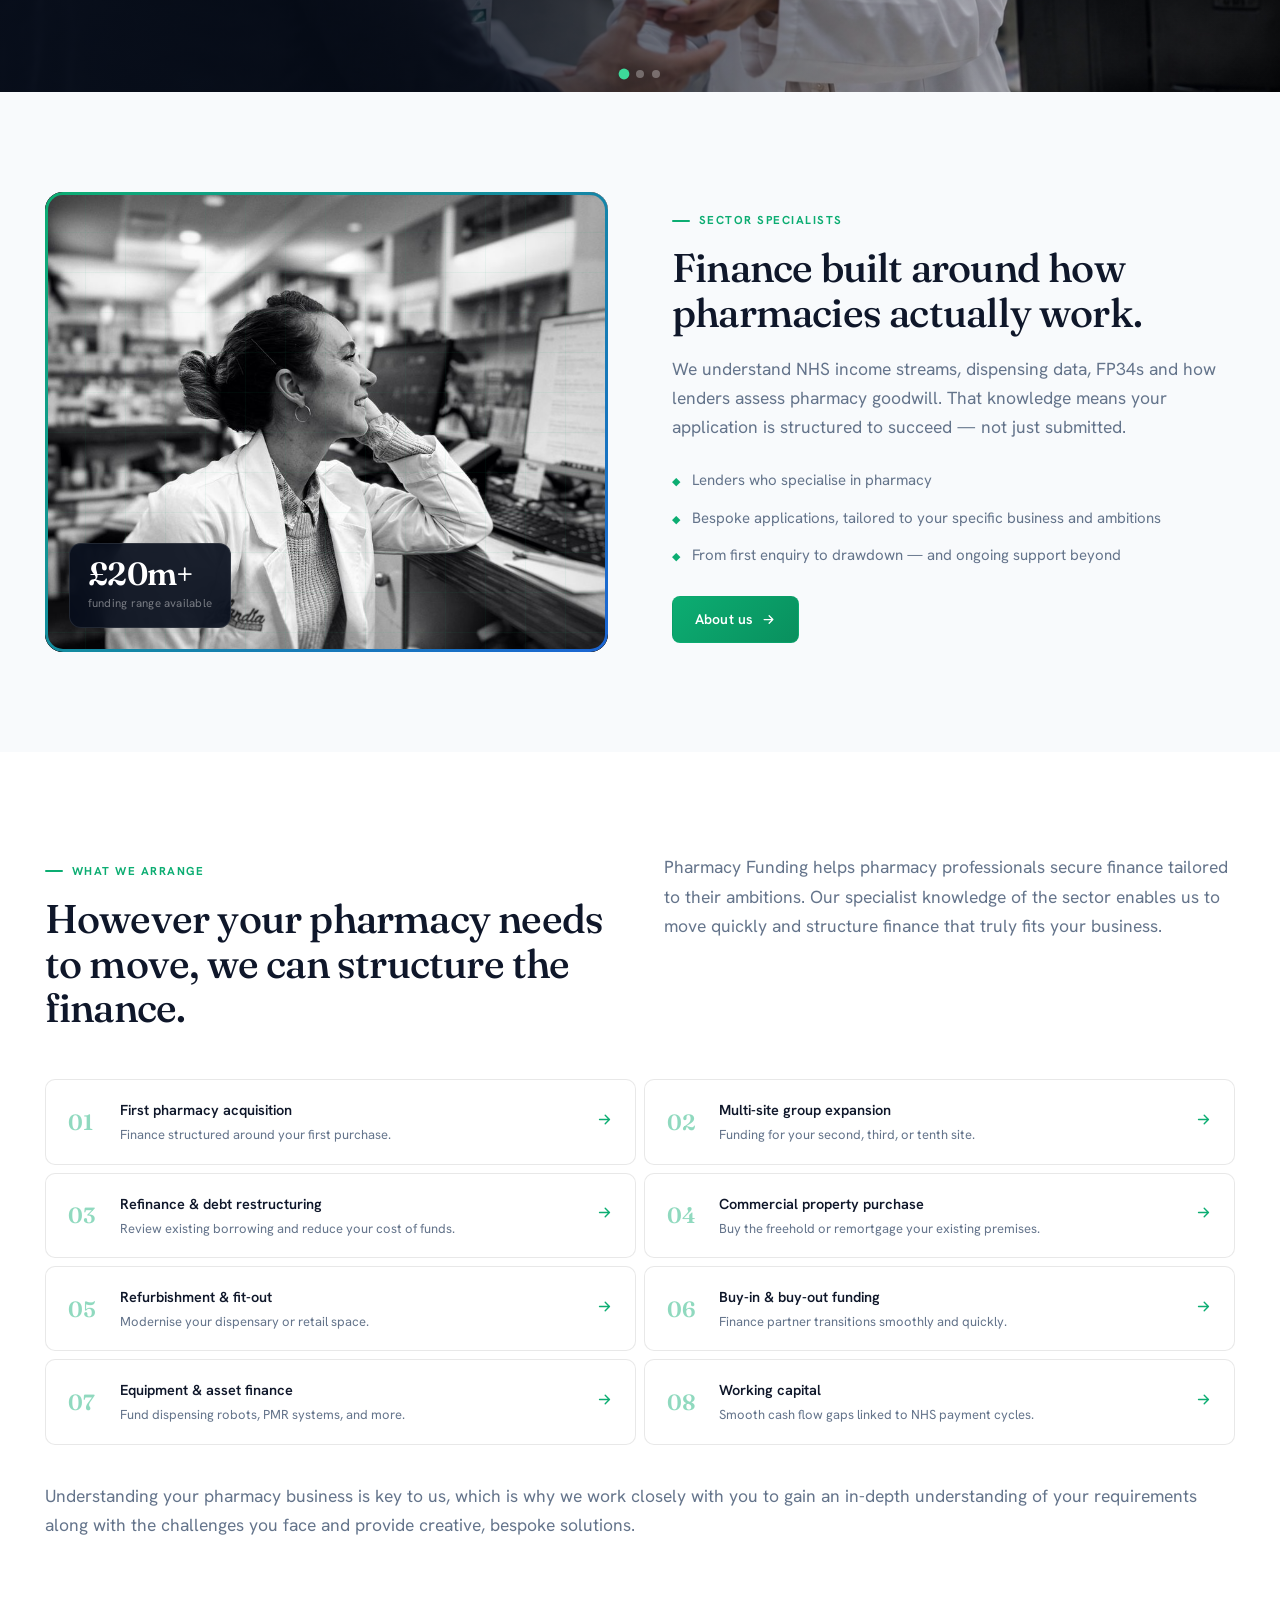
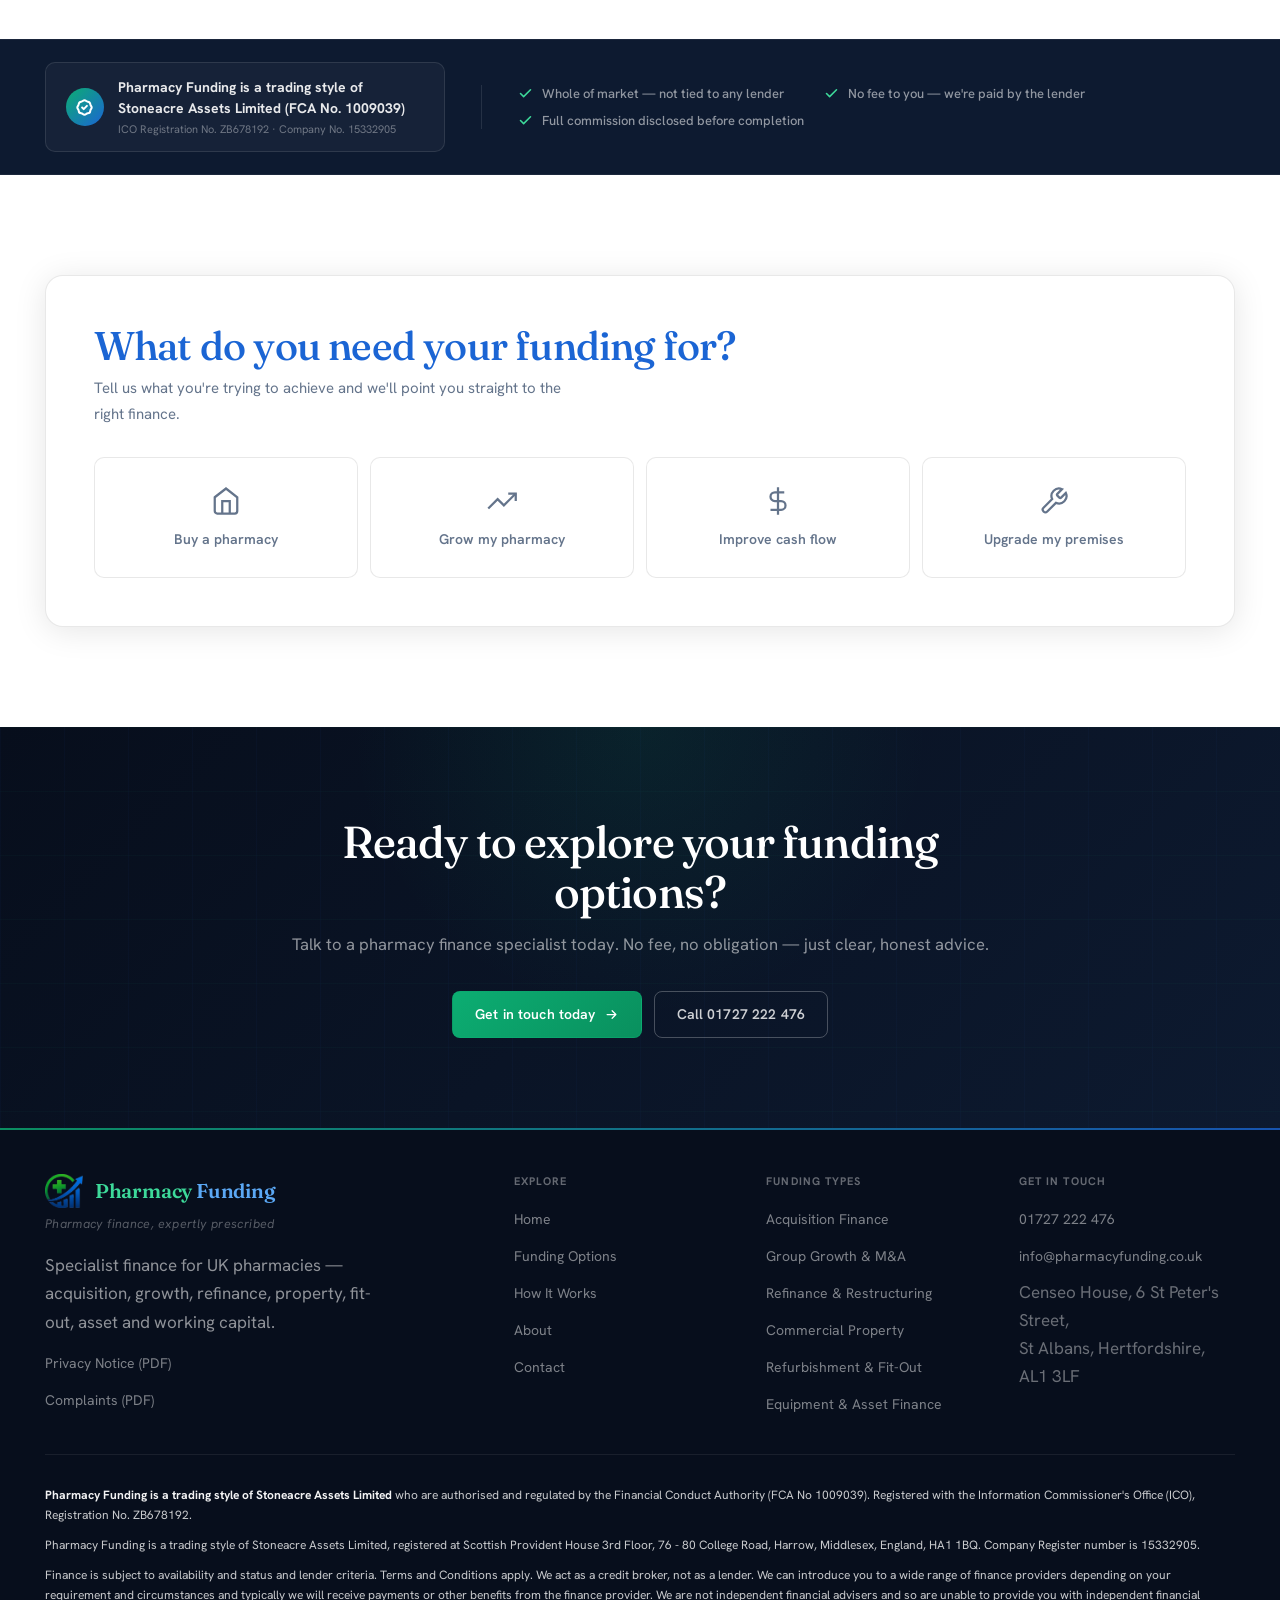
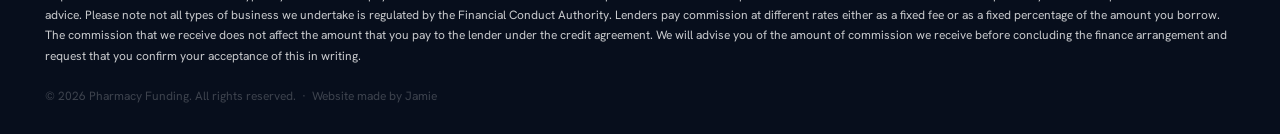
==== commit ac3694ea: "adding my own website link at the bottom" ====
--- a/index.html
+++ b/index.html
@@ -301,7 +301,7 @@
     <div class="legal"><p><strong>Pharmacy Funding is a trading style of Stoneacre Assets Limited</strong> who are authorised and regulated by the Financial Conduct Authority (FCA No 1009039). Registered with the Information Commissioner's Office (ICO), Registration No. ZB678192.</p>
       <p>Pharmacy Funding is a trading style of Stoneacre Assets Limited, registered at Scottish Provident House 3rd Floor, 76 - 80 College Road, Harrow, Middlesex, England, HA1 1BQ. Company Register number is 15332905.</p>
       <p>Finance is subject to availability and status and lender criteria. Terms and Conditions apply. We act as a credit broker, not as a lender. We can introduce you to a wide range of finance providers depending on your requirement and circumstances and typically we will receive payments or other benefits from the finance provider. We are not independent financial advisers and so are unable to provide you with independent financial advice. Please note not all types of business we undertake is regulated by the Financial Conduct Authority. Lenders pay commission at different rates either as a fixed fee or as a fixed percentage of the amount you borrow. The commission that we receive does not affect the amount that you pay to the lender under the credit agreement. We will advise you of the amount of commission we receive before concluding the finance arrangement and request that you confirm your acceptance of this in writing.</p>
-      <p style="margin-top:20px;color:rgba(255,255,255,.22)">&copy; <span id="yr"></span> Pharmacy Funding. All rights reserved.</p></div>
+      <p style="margin-top:20px;color:rgba(255,255,255,.22)">&copy; <span id="yr"></span> Pharmacy Funding. All rights reserved. &nbsp;·&nbsp; <a href="https://www.pharmacyfunding.co.uk/" style="color:rgba(255,255,255,.22);text-decoration:none" onmouseover="this.style.color='rgba(255,255,255,.5)'" onmouseout="this.style.color='rgba(255,255,255,.22)'">Website made by Jamie</a></p></div>
   </div>
 </footer>
 <script src="script.js"></script>
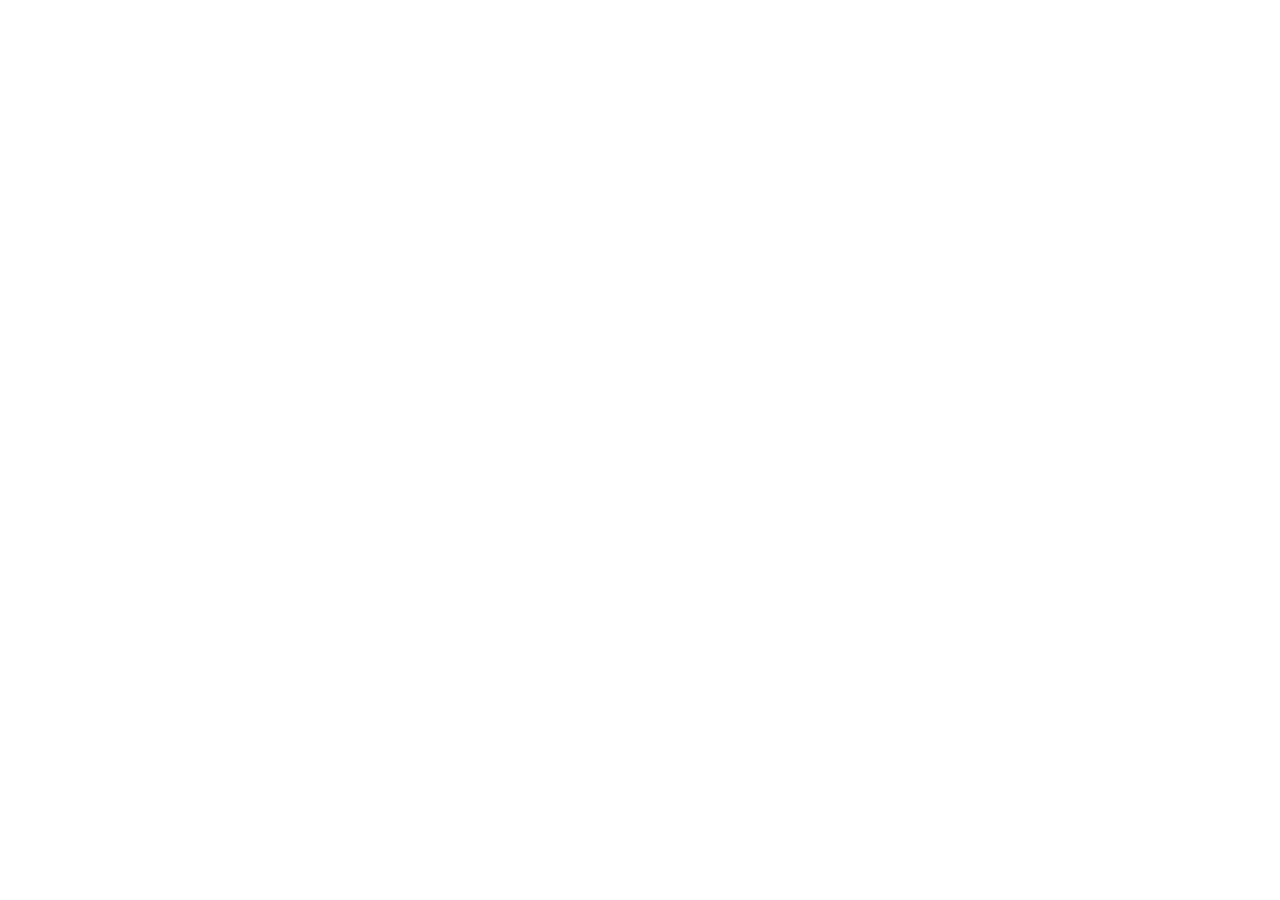
==== commit 99922429: "adding my own website link at the bottom" ====
--- a/index.html
+++ b/index.html
@@ -58,250 +58,7 @@
 </script>
 </head>
 <body>
-<div class="util">
-  <div class="wrap">
-    <div class="right">
-      <a href="tel:+441727222476">01727 222 476</a>
-      <a href="mailto:info@pharmacyfunding.co.uk">info@pharmacyfunding.co.uk</a>
-    </div>
-  </div>
-</div>
-<header id="hdr">
-  <div class="wrap bar">
-    <a class="brand" href="index.html" aria-label="Pharmacy Funding home">
-      <img class="mark" src="logo.png" alt="Pharmacy Funding logo">
-      <div>
-        <div class="name"><span class="g">Pharmacy</span> <span class="b">Funding</span></div>
-        <div class="sub">Pharmacy finance, expertly prescribed</div>
-      </div>
-    </a>
-    <nav class="main" id="nav"><a href="index.html" class="active">Home</a><a href="fundingOptions.html">Funding Options</a><a href="howItWorks.html">How It Works</a><a href="about.html">About</a><a href="contact.html">Contact</a></nav>
-    <a class="cta-btn" href="contact.html">Enquire now
-      <svg viewBox="0 0 24 24" fill="none" stroke="currentColor" stroke-width="2"><path d="M5 12h14M13 6l6 6-6 6" stroke-linecap="round" stroke-linejoin="round"/></svg>
-    </a>
-    <button class="burger" id="burger" aria-label="Menu"><span></span><span></span><span></span></button>
-  </div>
-</header>
-
-<main>
-
-  <!-- Hero -->
-  <section class="hero">
-    <div class="wrap">
-      <div>
-        <span class="eyebrow rv">Specialist pharmacy finance</span>
-        <h1 class="rv d1" style="margin-top:18px">Access the funding you need to <em>grow, acquire</em> or optimise your pharmacy.</h1>
-        <p class="sub rv d2">Whether you're buying your first pharmacy, expanding your group, purchasing assets, reviewing existing funding or improving cash flow, we connect you with specialist lenders who understand the sector.</p>
-        <div class="actions rv d3">
-          <a class="cta-btn" href="fundingOptions.html">Find your funding
-            <svg viewBox="0 0 24 24" fill="none" stroke="currentColor" stroke-width="2"><path d="M5 12h14M13 6l6 6-6 6" stroke-linecap="round" stroke-linejoin="round"/></svg>
-          </a>
-          <a class="cta-btn ghost" href="contact.html">Talk to a specialist</a>
-        </div>
-        <div class="ticks rv d4">
-          <div class="tick"><span class="ic"><svg viewBox="0 0 24 24" fill="none" stroke-width="3"><path d="M20 6 9 17l-5-5" stroke-linecap="round" stroke-linejoin="round"/></svg></span> Funding from £10,000 to £20,000,000+</div>
-          <div class="tick"><span class="ic"><svg viewBox="0 0 24 24" fill="none" stroke-width="3"><path d="M20 6 9 17l-5-5" stroke-linecap="round" stroke-linejoin="round"/></svg></span> Whole-of-market access to UK lenders</div>
-          <div class="tick"><span class="ic"><svg viewBox="0 0 24 24" fill="none" stroke-width="3"><path d="M20 6 9 17l-5-5" stroke-linecap="round" stroke-linejoin="round"/></svg></span> Fast, tailored offers with no obligation</div>
-        </div>
-      </div>
-      <div class="hero-card rv d2">
-        <div class="rlabel">Funding range</div>
-        <div class="range">£10k <small>–</small> £20m<small>+</small></div>
-        <div class="pulse-wrap">
-          <svg viewBox="0 0 300 64" preserveAspectRatio="none" aria-hidden="true">
-            <path class="pulse-path" stroke="#0CAD72" d="M0 44 H70 L84 44 L96 18 L108 54 L120 44 H150"/>
-            <path class="pulse-path" stroke="#1B65D4" d="M150 44 L210 30 L300 8" style="animation-delay:1.4s"/>
-            <polygon points="300,4 286,8 294,17" fill="#1B65D4" opacity="0"/>
-          </svg>
-          <div class="cap">From a steady dispensing income to ambitious growth — finance structured around where your pharmacy is headed.</div>
-        </div>
-      </div>
-    </div>
-  </section>
-
-  <!-- Stats strip -->
-  <div class="strip">
-    <div class="wrap">
-      <div class="item rv"><div class="k">Whole of market</div><div class="v">Access to a wide panel of UK lenders, not a single bank.</div></div>
-      <div class="item rv d1"><div class="k">Sector specialists</div><div class="v">We understand NHS income, FP34s and dispensing data.</div></div>
-      <div class="item rv d2"><div class="k">No fee to you</div><div class="v">We're paid by the lender, and we tell you exactly how much.</div></div>
-      <div class="item rv d3"><div class="k">Start to finish</div><div class="v">With you from first enquiry through to drawdown and beyond.</div></div>
-    </div>
-  </div>
-
-  <!-- Photo slideshow with text overlay -->
-  <div class="slideshow-section">
-    <div class="slides-wrap">
-      <div class="slides">
-        <div class="slide" style="background-image:url('images/imgTwo.jpg');background-position:center 40%"></div>
-        <div class="slide" style="background-image:url('images/ImgThree.jpg');background-position:center 30%"></div>
-        <div class="slide" style="background-image:url('images/pharmacist-selecting.jpg');background-position:center 20%"></div>
-        <div class="slide-overlay">
-          <span class="eyebrow" style="color:#3dd99a">Why Pharmacy Funding</span>
-          <h2 style="margin-top:14px;color:var(--white);max-width:26ch">Specialist knowledge of the sector lets us move quickly and structure finance that truly fits your business.</h2>
-          <div class="ss-body">
-            <p>We work closely with our clients to gain a detailed understanding of their operations, cash flow cycles, NHS income streams and growth ambitions — delivering tailored, practical funding solutions.</p>
-            <p>As pharmacies evolve through acquisition, refurbishment or changes in dispensing volumes, we adapt your finance structure to keep pace with growth.</p>
-            <p>Drawing on extensive experience within financial institutions, we know how lenders assess pharmacy businesses — and we use that insight to your advantage.</p>
-          </div>
-        </div>
-        <button class="slide-nav-btn prev" aria-label="Previous slide">
-          <svg viewBox="0 0 24 24"><path d="M15 18l-6-6 6-6" stroke-linecap="round" stroke-linejoin="round"/></svg>
-        </button>
-        <button class="slide-nav-btn next" aria-label="Next slide">
-          <svg viewBox="0 0 24 24"><path d="M9 18l6-6-6-6" stroke-linecap="round" stroke-linejoin="round"/></svg>
-        </button>
-      </div>
-      <div class="slide-dots">
-        <button class="slide-dot" aria-label="Slide 1"></button>
-        <button class="slide-dot" aria-label="Slide 2"></button>
-        <button class="slide-dot" aria-label="Slide 3"></button>
-      </div>
-    </div>
-  </div>
-
-  <!-- Photo split: sector specialist content -->
-  <section class="photo-split">
-    <div class="wrap ps-grid">
-      <div class="ps-img rv">
-        <img src="images/split.jpg" alt="Pharmacy finance specialist at work" loading="lazy">
-        <div class="ps-badge">
-          <span class="ps-n">£20m+</span>
-          <span class="ps-l">funding range available</span>
-        </div>
-      </div>
-      <div class="rv d1">
-        <span class="eyebrow">Sector specialists</span>
-        <h2 style="margin-top:16px">Finance built around how pharmacies actually work.</h2>
-        <p class="lead" style="margin-top:18px">We understand NHS income streams, dispensing data, FP34s and how lenders assess pharmacy goodwill. That knowledge means your application is structured to succeed — not just submitted.</p>
-        <div class="ps-points">
-          <div class="ps-point"><span class="ps-ico">&#9670;</span><span>Lenders who specialise in pharmacy</span></div>
-          <div class="ps-point"><span class="ps-ico">&#9670;</span><span>Bespoke applications, tailored to your specific business and ambitions</span></div>
-          <div class="ps-point"><span class="ps-ico">&#9670;</span><span>From first enquiry to drawdown — and ongoing support beyond</span></div>
-        </div>
-        <div style="margin-top:28px">
-          <a class="cta-btn" href="about.html">About us
-            <svg viewBox="0 0 24 24" fill="none" stroke="currentColor" stroke-width="2"><path d="M5 12h14M13 6l6 6-6 6" stroke-linecap="round" stroke-linejoin="round"/></svg>
-          </a>
-        </div>
-      </div>
-    </div>
-  </section>
-
-  <!-- What we arrange -->
-  <section>
-    <div class="wrap">
-      <div class="twohead">
-        <div class="rv"><span class="eyebrow">What we arrange</span><h2 style="margin-top:16px">However your pharmacy needs to move, we can structure the finance.</h2></div>
-        <p class="lead rv d1">Pharmacy Funding helps pharmacy professionals secure finance tailored to their ambitions. Our specialist knowledge of the sector enables us to move quickly and structure finance that truly fits your business.</p>
-      </div>
-      <div class="assist rv" id="assistList"></div>
-      <p class="lead rv" style="margin-top:36px;max-width:none">Understanding your pharmacy business is key to us, which is why we work closely with you to gain an in-depth understanding of your requirements along with the challenges you face and provide creative, bespoke solutions.</p>
-    </div>
-  </section>
-
-  <!-- FCA Trust strip -->
-  <div class="fca-strip">
-    <div class="wrap">
-      <div class="fca-badge">
-        <div class="fca-icon">
-          <svg viewBox="0 0 24 24" stroke-width="2.2"><path d="M9 12l2 2 4-4M7.835 4.697a3.42 3.42 0 0 0 1.946-.806 3.42 3.42 0 0 1 4.438 0 3.42 3.42 0 0 0 1.946.806 3.42 3.42 0 0 1 3.138 3.138 3.42 3.42 0 0 0 .806 1.946 3.42 3.42 0 0 1 0 4.438 3.42 3.42 0 0 0-.806 1.946 3.42 3.42 0 0 1-3.138 3.138 3.42 3.42 0 0 0-1.946.806 3.42 3.42 0 0 1-4.438 0 3.42 3.42 0 0 0-1.946-.806 3.42 3.42 0 0 1-3.138-3.138 3.42 3.42 0 0 0-.806-1.946 3.42 3.42 0 0 1 0-4.438 3.42 3.42 0 0 0 .806-1.946 3.42 3.42 0 0 1 3.138-3.138z" stroke-linecap="round" stroke-linejoin="round"/></svg>
-        </div>
-        <div>
-          <div class="fca-val">Pharmacy Funding is a trading style of Stoneacre Assets Limited (FCA No. 1009039)</div>
-          <div class="fca-reg">ICO Registration No. ZB678192 &middot; Company No. 15332905</div>
-        </div>
-      </div>
-      <div class="fca-strip-divider"></div>
-      <div class="fca-trust-items">
-        <div class="fca-trust-item">
-          <svg viewBox="0 0 24 24" stroke-width="2.5"><path d="M20 6 9 17l-5-5" stroke-linecap="round" stroke-linejoin="round"/></svg>
-          Whole of market — not tied to any lender
-        </div>
-        <div class="fca-trust-item">
-          <svg viewBox="0 0 24 24" stroke-width="2.5"><path d="M20 6 9 17l-5-5" stroke-linecap="round" stroke-linejoin="round"/></svg>
-          No fee to you — we're paid by the lender
-        </div>
-        <div class="fca-trust-item">
-          <svg viewBox="0 0 24 24" stroke-width="2.5"><path d="M20 6 9 17l-5-5" stroke-linecap="round" stroke-linejoin="round"/></svg>
-          Full commission disclosed before completion
-        </div>
-      </div>
-    </div>
-  </div>
-
-  <!-- Funding selector -->
-  <section>
-    <div class="wrap">
-      <div class="sel-mount"></div>
-    </div>
-  </section>
-
-</main>
-
-<!-- Pre-footer CTA -->
-<div class="cta-band">
-  <div class="wrap">
-    <h2>Ready to explore your funding options?</h2>
-    <p>Talk to a pharmacy finance specialist today. No fee, no obligation — just clear, honest advice.</p>
-    <div class="actions">
-      <a class="cta-btn" href="contact.html">Get in touch today
-        <svg viewBox="0 0 24 24" fill="none" stroke="currentColor" stroke-width="2"><path d="M5 12h14M13 6l6 6-6 6" stroke-linecap="round" stroke-linejoin="round"/></svg>
-      </a>
-      <a class="cta-btn ghost" href="tel:+441727222476">Call 01727 222 476</a>
-    </div>
-  </div>
-</div>
-
-<footer>
-  <div class="wrap">
-    <div class="fcols">
-      <div>
-        <div style="display:flex;align-items:center;gap:12px">
-          <img src="logo.png" alt="Pharmacy Funding logo" style="width:38px;height:38px;object-fit:contain;flex-shrink:0">
-          <div class="name"><span class="g">Pharmacy</span> <span style="color:#5ba8f5">Funding</span></div>
-        </div>
-        <div class="strap">Pharmacy finance, expertly prescribed</div>
-        <p style="margin-top:16px;max-width:34ch">Specialist finance for UK pharmacies &mdash; acquisition, growth, refinance, property, fit-out, asset and working capital.</p>
-        <ul style="margin-top:12px">
-          <li><a href="privacy-notice.pdf" target="_blank" rel="noopener">Privacy Notice (PDF)</a></li>
-          <li><a href="complaints.pdf" target="_blank" rel="noopener">Complaints (PDF)</a></li>
-        </ul>
-      </div>
-      <div>
-        <h5>Explore</h5>
-        <ul>
-          <li><a href="index.html">Home</a></li>
-          <li><a href="fundingOptions.html">Funding Options</a></li>
-          <li><a href="howItWorks.html">How It Works</a></li>
-          <li><a href="about.html">About</a></li>
-          <li><a href="contact.html">Contact</a></li>
-        </ul>
-      </div>
-      <div>
-        <h5>Funding types</h5>
-        <ul>
-          <li><a href="fundingOptions.html#fc-acquisition">Acquisition Finance</a></li>
-          <li><a href="fundingOptions.html#fc-group-growth">Group Growth &amp; M&amp;A</a></li>
-          <li><a href="fundingOptions.html#fc-refinance">Refinance &amp; Restructuring</a></li>
-          <li><a href="fundingOptions.html#fc-property">Commercial Property</a></li>
-          <li><a href="fundingOptions.html#fc-refurb">Refurbishment &amp; Fit-Out</a></li>
-          <li><a href="fundingOptions.html#fc-asset">Equipment &amp; Asset Finance</a></li>
-        </ul>
-      </div>
-      <div>
-        <h5>Get in touch</h5>
-        <ul>
-          <li><a href="tel:+441727222476">01727 222 476</a></li>
-          <li><a href="mailto:info@pharmacyfunding.co.uk">info@pharmacyfunding.co.uk</a></li>
-          <li style="color:rgba(255,255,255,.4)">Censeo House, 6 St Peter's Street,<br>St Albans, Hertfordshire, AL1 3LF</li>
-        </ul>
-      </div>
-    </div>
-    <div class="legal"><p><strong>Pharmacy Funding is a trading style of Stoneacre Assets Limited</strong> who are authorised and regulated by the Financial Conduct Authority (FCA No 1009039). Registered with the Information Commissioner's Office (ICO), Registration No. ZB678192.</p>
-      <p>Pharmacy Funding is a trading style of Stoneacre Assets Limited, registered at Scottish Provident House 3rd Floor, 76 - 80 College Road, Harrow, Middlesex, England, HA1 1BQ. Company Register number is 15332905.</p>
-      <p>Finance is subject to availability and status and lender criteria. Terms and Conditions apply. We act as a credit broker, not as a lender. We can introduce you to a wide range of finance providers depending on your requirement and circumstances and typically we will receive payments or other benefits from the finance provider. We are not independent financial advisers and so are unable to provide you with independent financial advice. Please note not all types of business we undertake is regulated by the Financial Conduct Authority. Lenders pay commission at different rates either as a fixed fee or as a fixed percentage of the amount you borrow. The commission that we receive does not affect the amount that you pay to the lender under the credit agreement. We will advise you of the amount of commission we receive before concluding the finance arrangement and request that you confirm your acceptance of this in writing.</p>
-      <p style="margin-top:20px;color:rgba(255,255,255,.22)">&copy; <span id="yr"></span> Pharmacy Funding. All rights reserved. &nbsp;·&nbsp; <a href="https://www.pharmacyfunding.co.uk/" style="color:rgba(255,255,255,.22);text-decoration:none" onmouseover="this.style.color='rgba(255,255,255,.5)'" onmouseout="this.style.color='rgba(255,255,255,.22)'">Website made by Jamie</a></p></div>
+<div style="margin-top:20px;display:flex;justify-content:space-between;align-items:center;flex-wrap:wrap;gap:8px"><p style="color:rgba(255,255,255,.22);margin:0">&copy; <span id="yr"></span> Pharmacy Funding. All rights reserved.</p><a href="https://www.pharmacyfunding.co.uk/" style="color:#fff;text-decoration:none;font-size:.85rem" onmouseover="this.style.opacity='.7'" onmouseout="this.style.opacity='1'">Website made by Jamie</a></div></div>
   </div>
 </footer>
 <script src="script.js"></script>
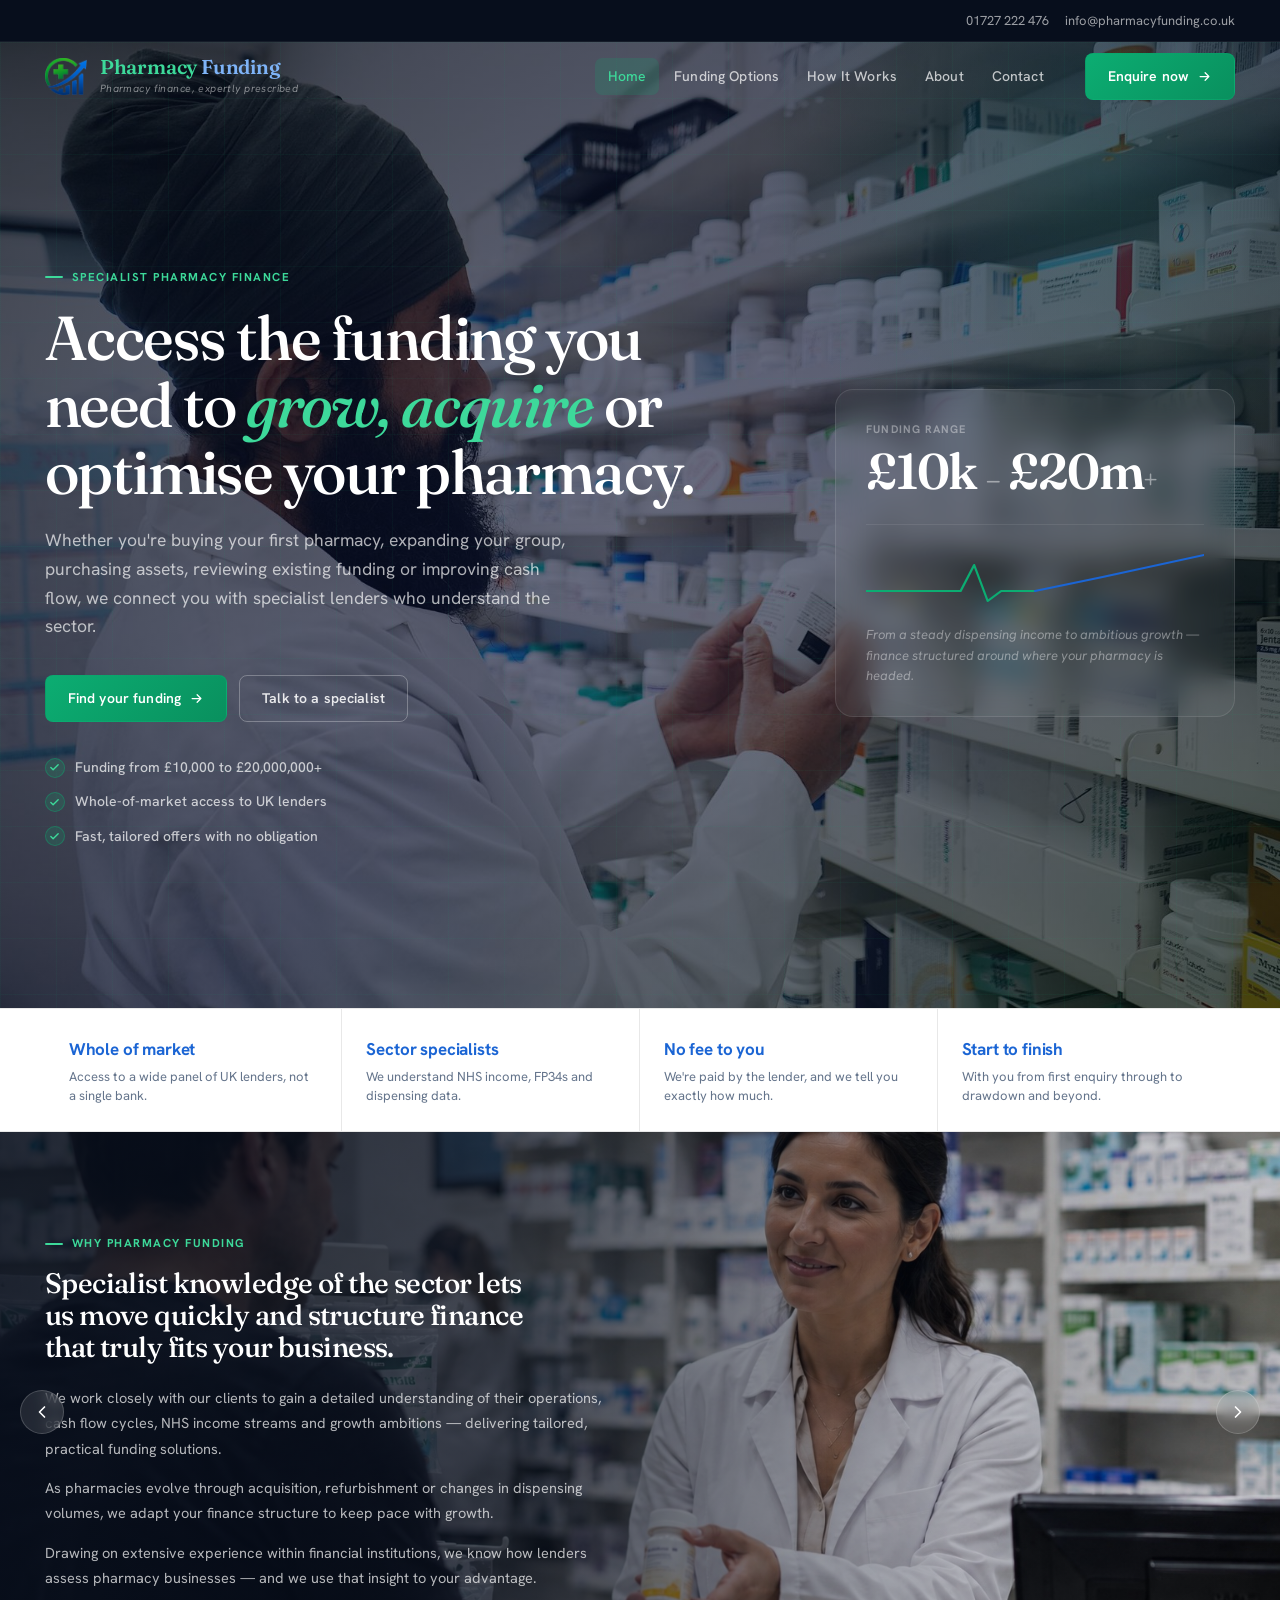
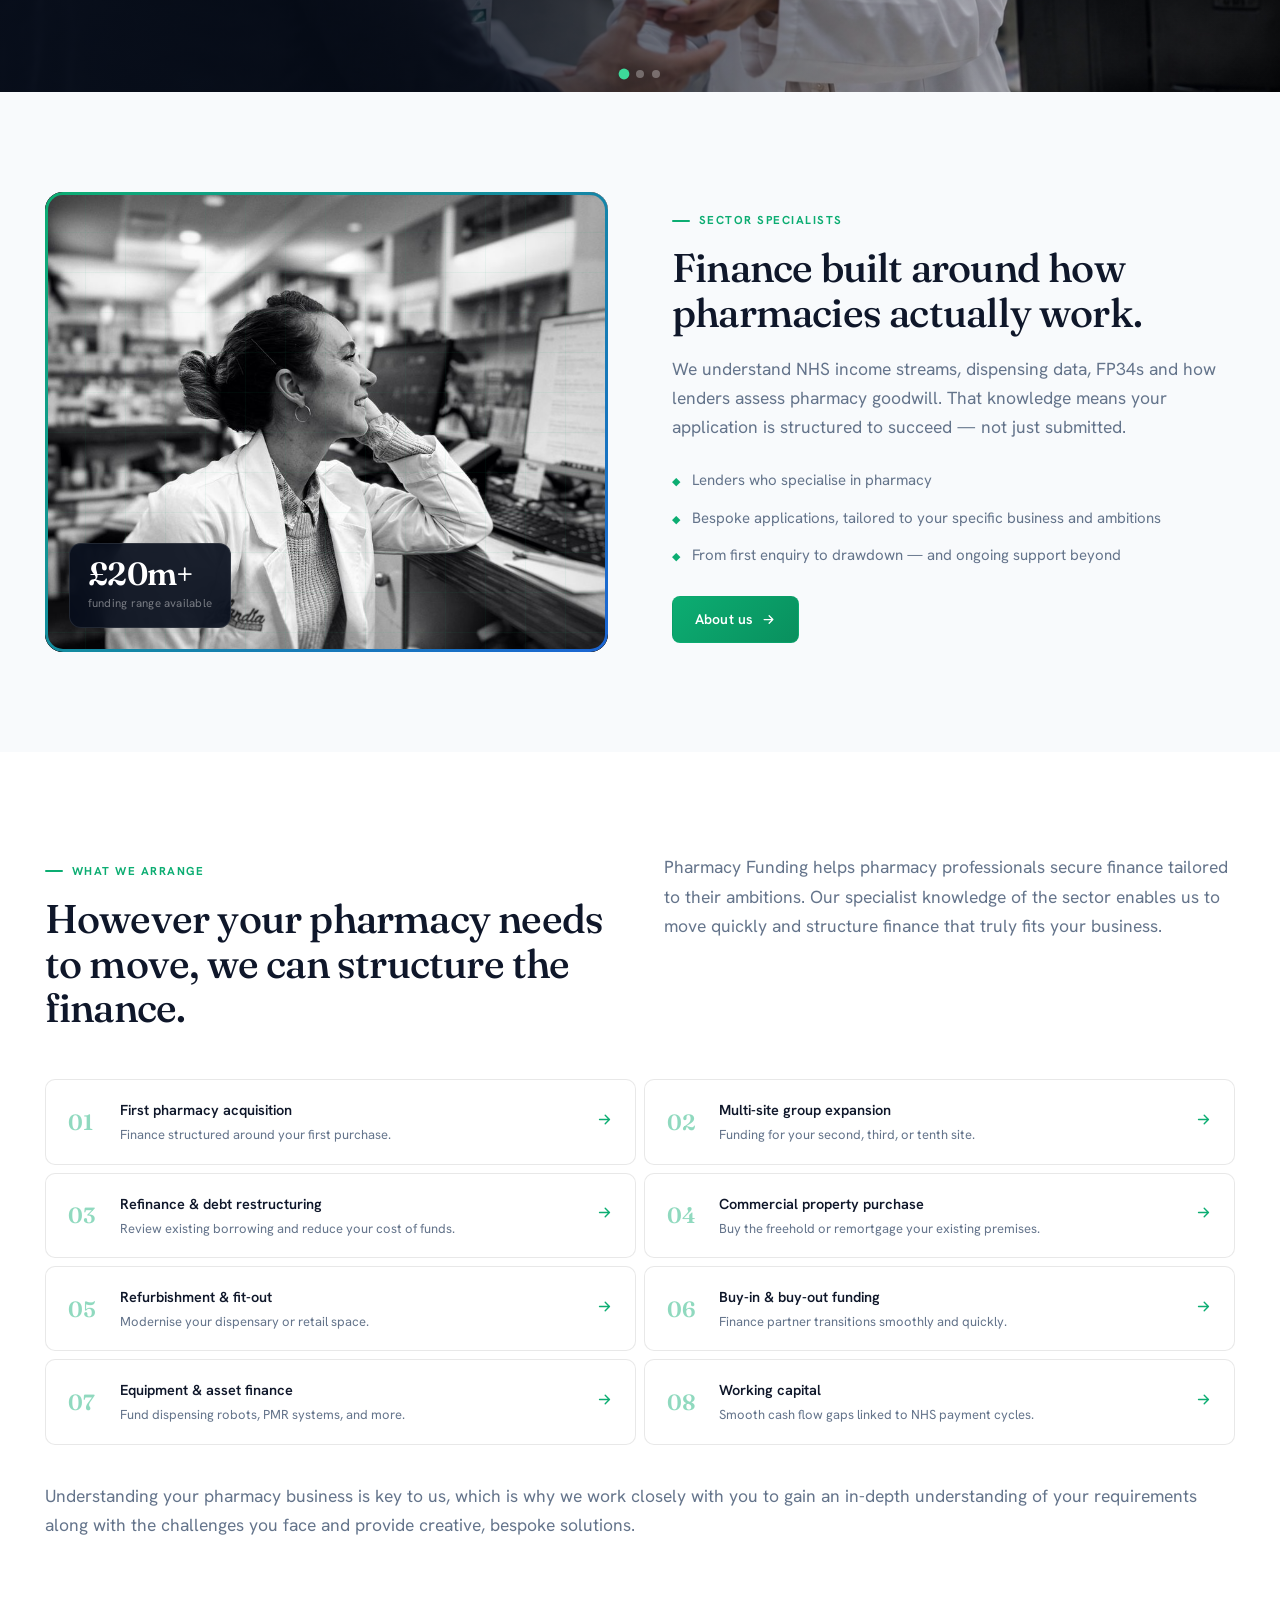
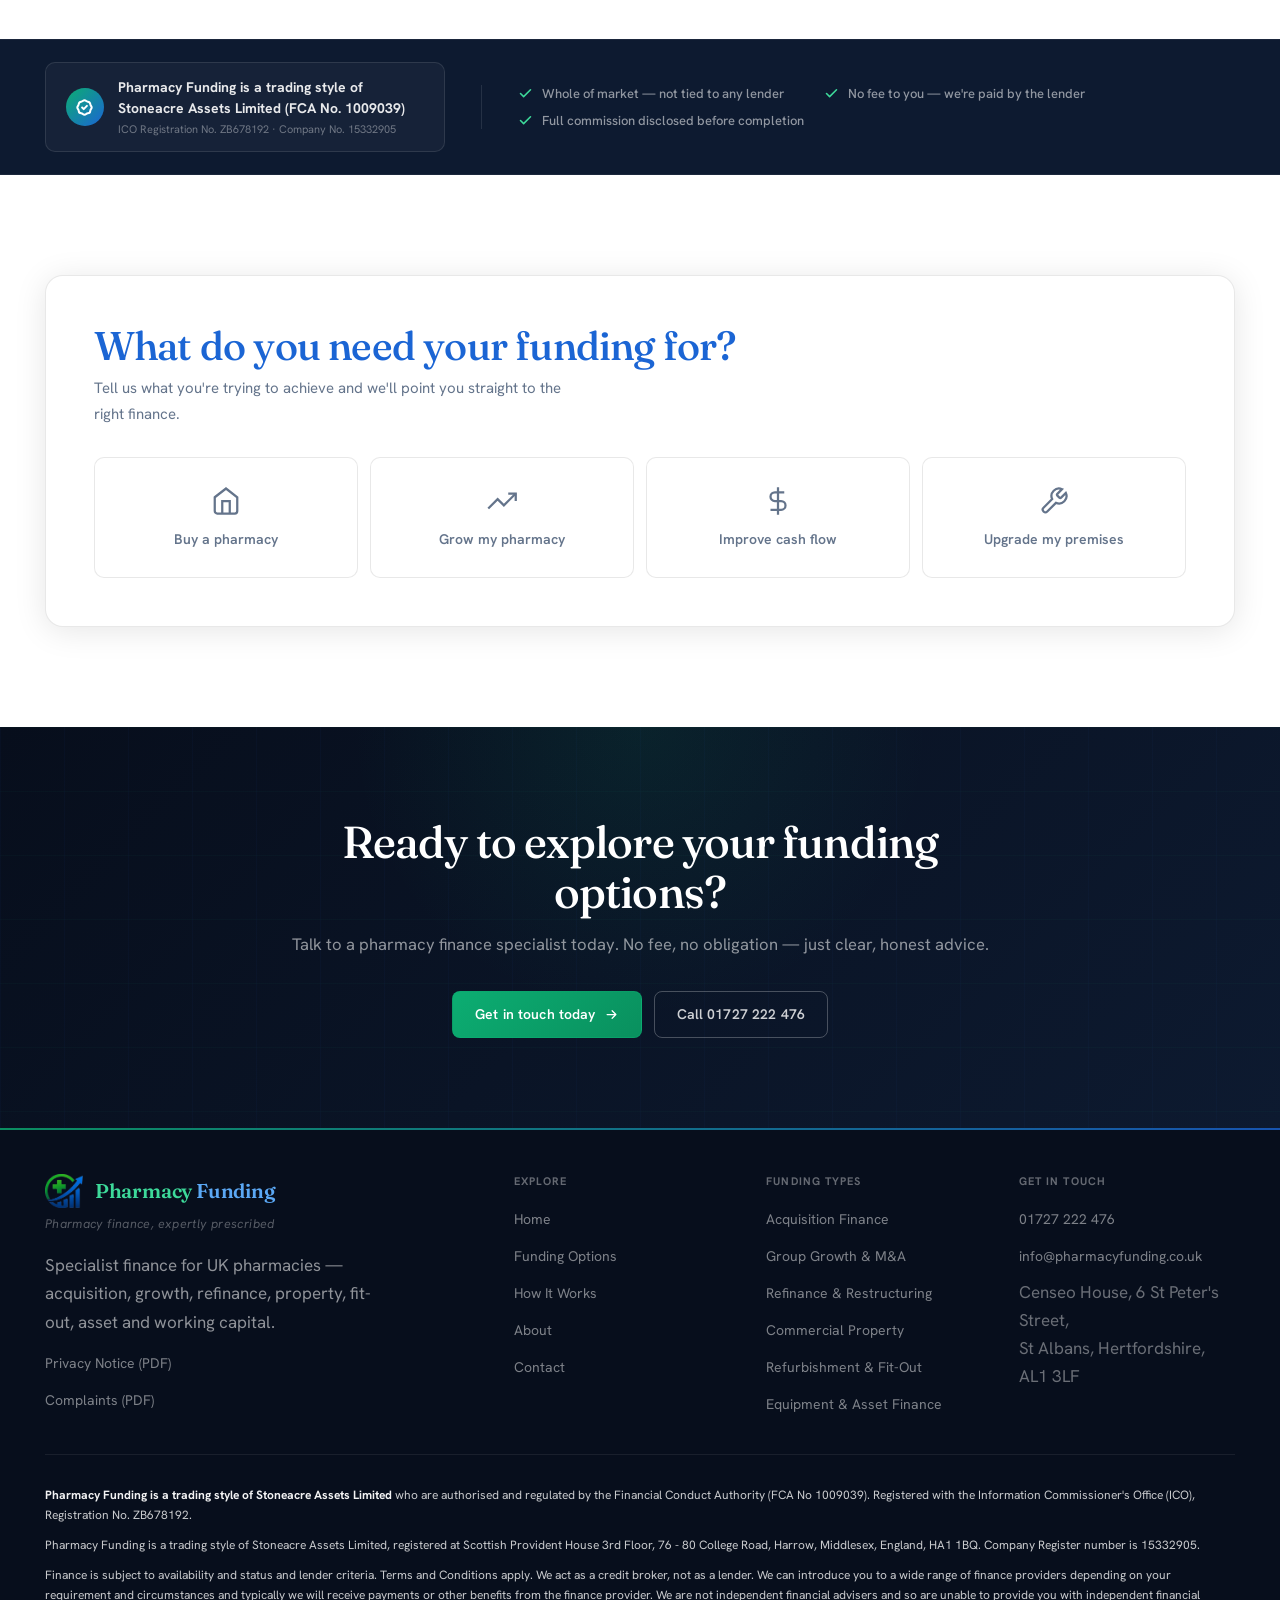
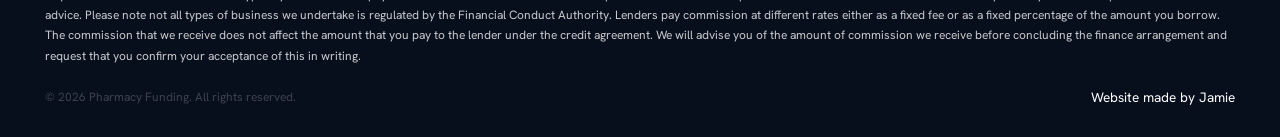
==== commit 74f00d8c: "add website made by jamie credit to footer" ====
--- a/index.html
+++ b/index.html
@@ -58,7 +58,250 @@
 </script>
 </head>
 <body>
-<div style="margin-top:20px;display:flex;justify-content:space-between;align-items:center;flex-wrap:wrap;gap:8px"><p style="color:rgba(255,255,255,.22);margin:0">&copy; <span id="yr"></span> Pharmacy Funding. All rights reserved.</p><a href="https://www.pharmacyfunding.co.uk/" style="color:#fff;text-decoration:none;font-size:.85rem" onmouseover="this.style.opacity='.7'" onmouseout="this.style.opacity='1'">Website made by Jamie</a></div></div>
+<div class="util">
+  <div class="wrap">
+    <div class="right">
+      <a href="tel:+441727222476">01727 222 476</a>
+      <a href="mailto:info@pharmacyfunding.co.uk">info@pharmacyfunding.co.uk</a>
+    </div>
+  </div>
+</div>
+<header id="hdr">
+  <div class="wrap bar">
+    <a class="brand" href="index.html" aria-label="Pharmacy Funding home">
+      <img class="mark" src="logo.png" alt="Pharmacy Funding logo">
+      <div>
+        <div class="name"><span class="g">Pharmacy</span> <span class="b">Funding</span></div>
+        <div class="sub">Pharmacy finance, expertly prescribed</div>
+      </div>
+    </a>
+    <nav class="main" id="nav"><a href="index.html" class="active">Home</a><a href="fundingOptions.html">Funding Options</a><a href="howItWorks.html">How It Works</a><a href="about.html">About</a><a href="contact.html">Contact</a></nav>
+    <a class="cta-btn" href="contact.html">Enquire now
+      <svg viewBox="0 0 24 24" fill="none" stroke="currentColor" stroke-width="2"><path d="M5 12h14M13 6l6 6-6 6" stroke-linecap="round" stroke-linejoin="round"/></svg>
+    </a>
+    <button class="burger" id="burger" aria-label="Menu"><span></span><span></span><span></span></button>
+  </div>
+</header>
+
+<main>
+
+  <!-- Hero -->
+  <section class="hero">
+    <div class="wrap">
+      <div>
+        <span class="eyebrow rv">Specialist pharmacy finance</span>
+        <h1 class="rv d1" style="margin-top:18px">Access the funding you need to <em>grow, acquire</em> or optimise your pharmacy.</h1>
+        <p class="sub rv d2">Whether you're buying your first pharmacy, expanding your group, purchasing assets, reviewing existing funding or improving cash flow, we connect you with specialist lenders who understand the sector.</p>
+        <div class="actions rv d3">
+          <a class="cta-btn" href="fundingOptions.html">Find your funding
+            <svg viewBox="0 0 24 24" fill="none" stroke="currentColor" stroke-width="2"><path d="M5 12h14M13 6l6 6-6 6" stroke-linecap="round" stroke-linejoin="round"/></svg>
+          </a>
+          <a class="cta-btn ghost" href="contact.html">Talk to a specialist</a>
+        </div>
+        <div class="ticks rv d4">
+          <div class="tick"><span class="ic"><svg viewBox="0 0 24 24" fill="none" stroke-width="3"><path d="M20 6 9 17l-5-5" stroke-linecap="round" stroke-linejoin="round"/></svg></span> Funding from £10,000 to £20,000,000+</div>
+          <div class="tick"><span class="ic"><svg viewBox="0 0 24 24" fill="none" stroke-width="3"><path d="M20 6 9 17l-5-5" stroke-linecap="round" stroke-linejoin="round"/></svg></span> Whole-of-market access to UK lenders</div>
+          <div class="tick"><span class="ic"><svg viewBox="0 0 24 24" fill="none" stroke-width="3"><path d="M20 6 9 17l-5-5" stroke-linecap="round" stroke-linejoin="round"/></svg></span> Fast, tailored offers with no obligation</div>
+        </div>
+      </div>
+      <div class="hero-card rv d2">
+        <div class="rlabel">Funding range</div>
+        <div class="range">£10k <small>–</small> £20m<small>+</small></div>
+        <div class="pulse-wrap">
+          <svg viewBox="0 0 300 64" preserveAspectRatio="none" aria-hidden="true">
+            <path class="pulse-path" stroke="#0CAD72" d="M0 44 H70 L84 44 L96 18 L108 54 L120 44 H150"/>
+            <path class="pulse-path" stroke="#1B65D4" d="M150 44 L210 30 L300 8" style="animation-delay:1.4s"/>
+            <polygon points="300,4 286,8 294,17" fill="#1B65D4" opacity="0"/>
+          </svg>
+          <div class="cap">From a steady dispensing income to ambitious growth — finance structured around where your pharmacy is headed.</div>
+        </div>
+      </div>
+    </div>
+  </section>
+
+  <!-- Stats strip -->
+  <div class="strip">
+    <div class="wrap">
+      <div class="item rv"><div class="k">Whole of market</div><div class="v">Access to a wide panel of UK lenders, not a single bank.</div></div>
+      <div class="item rv d1"><div class="k">Sector specialists</div><div class="v">We understand NHS income, FP34s and dispensing data.</div></div>
+      <div class="item rv d2"><div class="k">No fee to you</div><div class="v">We're paid by the lender, and we tell you exactly how much.</div></div>
+      <div class="item rv d3"><div class="k">Start to finish</div><div class="v">With you from first enquiry through to drawdown and beyond.</div></div>
+    </div>
+  </div>
+
+  <!-- Photo slideshow with text overlay -->
+  <div class="slideshow-section">
+    <div class="slides-wrap">
+      <div class="slides">
+        <div class="slide" style="background-image:url('images/imgTwo.jpg');background-position:center 40%"></div>
+        <div class="slide" style="background-image:url('images/ImgThree.jpg');background-position:center 30%"></div>
+        <div class="slide" style="background-image:url('images/pharmacist-selecting.jpg');background-position:center 20%"></div>
+        <div class="slide-overlay">
+          <span class="eyebrow" style="color:#3dd99a">Why Pharmacy Funding</span>
+          <h2 style="margin-top:14px;color:var(--white);max-width:26ch">Specialist knowledge of the sector lets us move quickly and structure finance that truly fits your business.</h2>
+          <div class="ss-body">
+            <p>We work closely with our clients to gain a detailed understanding of their operations, cash flow cycles, NHS income streams and growth ambitions — delivering tailored, practical funding solutions.</p>
+            <p>As pharmacies evolve through acquisition, refurbishment or changes in dispensing volumes, we adapt your finance structure to keep pace with growth.</p>
+            <p>Drawing on extensive experience within financial institutions, we know how lenders assess pharmacy businesses — and we use that insight to your advantage.</p>
+          </div>
+        </div>
+        <button class="slide-nav-btn prev" aria-label="Previous slide">
+          <svg viewBox="0 0 24 24"><path d="M15 18l-6-6 6-6" stroke-linecap="round" stroke-linejoin="round"/></svg>
+        </button>
+        <button class="slide-nav-btn next" aria-label="Next slide">
+          <svg viewBox="0 0 24 24"><path d="M9 18l6-6-6-6" stroke-linecap="round" stroke-linejoin="round"/></svg>
+        </button>
+      </div>
+      <div class="slide-dots">
+        <button class="slide-dot" aria-label="Slide 1"></button>
+        <button class="slide-dot" aria-label="Slide 2"></button>
+        <button class="slide-dot" aria-label="Slide 3"></button>
+      </div>
+    </div>
+  </div>
+
+  <!-- Photo split: sector specialist content -->
+  <section class="photo-split">
+    <div class="wrap ps-grid">
+      <div class="ps-img rv">
+        <img src="images/split.jpg" alt="Pharmacy finance specialist at work" loading="lazy">
+        <div class="ps-badge">
+          <span class="ps-n">£20m+</span>
+          <span class="ps-l">funding range available</span>
+        </div>
+      </div>
+      <div class="rv d1">
+        <span class="eyebrow">Sector specialists</span>
+        <h2 style="margin-top:16px">Finance built around how pharmacies actually work.</h2>
+        <p class="lead" style="margin-top:18px">We understand NHS income streams, dispensing data, FP34s and how lenders assess pharmacy goodwill. That knowledge means your application is structured to succeed — not just submitted.</p>
+        <div class="ps-points">
+          <div class="ps-point"><span class="ps-ico">&#9670;</span><span>Lenders who specialise in pharmacy</span></div>
+          <div class="ps-point"><span class="ps-ico">&#9670;</span><span>Bespoke applications, tailored to your specific business and ambitions</span></div>
+          <div class="ps-point"><span class="ps-ico">&#9670;</span><span>From first enquiry to drawdown — and ongoing support beyond</span></div>
+        </div>
+        <div style="margin-top:28px">
+          <a class="cta-btn" href="about.html">About us
+            <svg viewBox="0 0 24 24" fill="none" stroke="currentColor" stroke-width="2"><path d="M5 12h14M13 6l6 6-6 6" stroke-linecap="round" stroke-linejoin="round"/></svg>
+          </a>
+        </div>
+      </div>
+    </div>
+  </section>
+
+  <!-- What we arrange -->
+  <section>
+    <div class="wrap">
+      <div class="twohead">
+        <div class="rv"><span class="eyebrow">What we arrange</span><h2 style="margin-top:16px">However your pharmacy needs to move, we can structure the finance.</h2></div>
+        <p class="lead rv d1">Pharmacy Funding helps pharmacy professionals secure finance tailored to their ambitions. Our specialist knowledge of the sector enables us to move quickly and structure finance that truly fits your business.</p>
+      </div>
+      <div class="assist rv" id="assistList"></div>
+      <p class="lead rv" style="margin-top:36px;max-width:none">Understanding your pharmacy business is key to us, which is why we work closely with you to gain an in-depth understanding of your requirements along with the challenges you face and provide creative, bespoke solutions.</p>
+    </div>
+  </section>
+
+  <!-- FCA Trust strip -->
+  <div class="fca-strip">
+    <div class="wrap">
+      <div class="fca-badge">
+        <div class="fca-icon">
+          <svg viewBox="0 0 24 24" stroke-width="2.2"><path d="M9 12l2 2 4-4M7.835 4.697a3.42 3.42 0 0 0 1.946-.806 3.42 3.42 0 0 1 4.438 0 3.42 3.42 0 0 0 1.946.806 3.42 3.42 0 0 1 3.138 3.138 3.42 3.42 0 0 0 .806 1.946 3.42 3.42 0 0 1 0 4.438 3.42 3.42 0 0 0-.806 1.946 3.42 3.42 0 0 1-3.138 3.138 3.42 3.42 0 0 0-1.946.806 3.42 3.42 0 0 1-4.438 0 3.42 3.42 0 0 0-1.946-.806 3.42 3.42 0 0 1-3.138-3.138 3.42 3.42 0 0 0-.806-1.946 3.42 3.42 0 0 1 0-4.438 3.42 3.42 0 0 0 .806-1.946 3.42 3.42 0 0 1 3.138-3.138z" stroke-linecap="round" stroke-linejoin="round"/></svg>
+        </div>
+        <div>
+          <div class="fca-val">Pharmacy Funding is a trading style of Stoneacre Assets Limited (FCA No. 1009039)</div>
+          <div class="fca-reg">ICO Registration No. ZB678192 &middot; Company No. 15332905</div>
+        </div>
+      </div>
+      <div class="fca-strip-divider"></div>
+      <div class="fca-trust-items">
+        <div class="fca-trust-item">
+          <svg viewBox="0 0 24 24" stroke-width="2.5"><path d="M20 6 9 17l-5-5" stroke-linecap="round" stroke-linejoin="round"/></svg>
+          Whole of market — not tied to any lender
+        </div>
+        <div class="fca-trust-item">
+          <svg viewBox="0 0 24 24" stroke-width="2.5"><path d="M20 6 9 17l-5-5" stroke-linecap="round" stroke-linejoin="round"/></svg>
+          No fee to you — we're paid by the lender
+        </div>
+        <div class="fca-trust-item">
+          <svg viewBox="0 0 24 24" stroke-width="2.5"><path d="M20 6 9 17l-5-5" stroke-linecap="round" stroke-linejoin="round"/></svg>
+          Full commission disclosed before completion
+        </div>
+      </div>
+    </div>
+  </div>
+
+  <!-- Funding selector -->
+  <section>
+    <div class="wrap">
+      <div class="sel-mount"></div>
+    </div>
+  </section>
+
+</main>
+
+<!-- Pre-footer CTA -->
+<div class="cta-band">
+  <div class="wrap">
+    <h2>Ready to explore your funding options?</h2>
+    <p>Talk to a pharmacy finance specialist today. No fee, no obligation — just clear, honest advice.</p>
+    <div class="actions">
+      <a class="cta-btn" href="contact.html">Get in touch today
+        <svg viewBox="0 0 24 24" fill="none" stroke="currentColor" stroke-width="2"><path d="M5 12h14M13 6l6 6-6 6" stroke-linecap="round" stroke-linejoin="round"/></svg>
+      </a>
+      <a class="cta-btn ghost" href="tel:+441727222476">Call 01727 222 476</a>
+    </div>
+  </div>
+</div>
+
+<footer>
+  <div class="wrap">
+    <div class="fcols">
+      <div>
+        <div style="display:flex;align-items:center;gap:12px">
+          <img src="logo.png" alt="Pharmacy Funding logo" style="width:38px;height:38px;object-fit:contain;flex-shrink:0">
+          <div class="name"><span class="g">Pharmacy</span> <span style="color:#5ba8f5">Funding</span></div>
+        </div>
+        <div class="strap">Pharmacy finance, expertly prescribed</div>
+        <p style="margin-top:16px;max-width:34ch">Specialist finance for UK pharmacies &mdash; acquisition, growth, refinance, property, fit-out, asset and working capital.</p>
+        <ul style="margin-top:12px">
+          <li><a href="privacy-notice.pdf" target="_blank" rel="noopener">Privacy Notice (PDF)</a></li>
+          <li><a href="complaints.pdf" target="_blank" rel="noopener">Complaints (PDF)</a></li>
+        </ul>
+      </div>
+      <div>
+        <h5>Explore</h5>
+        <ul>
+          <li><a href="index.html">Home</a></li>
+          <li><a href="fundingOptions.html">Funding Options</a></li>
+          <li><a href="howItWorks.html">How It Works</a></li>
+          <li><a href="about.html">About</a></li>
+          <li><a href="contact.html">Contact</a></li>
+        </ul>
+      </div>
+      <div>
+        <h5>Funding types</h5>
+        <ul>
+          <li><a href="fundingOptions.html#fc-acquisition">Acquisition Finance</a></li>
+          <li><a href="fundingOptions.html#fc-group-growth">Group Growth &amp; M&amp;A</a></li>
+          <li><a href="fundingOptions.html#fc-refinance">Refinance &amp; Restructuring</a></li>
+          <li><a href="fundingOptions.html#fc-property">Commercial Property</a></li>
+          <li><a href="fundingOptions.html#fc-refurb">Refurbishment &amp; Fit-Out</a></li>
+          <li><a href="fundingOptions.html#fc-asset">Equipment &amp; Asset Finance</a></li>
+        </ul>
+      </div>
+      <div>
+        <h5>Get in touch</h5>
+        <ul>
+          <li><a href="tel:+441727222476">01727 222 476</a></li>
+          <li><a href="mailto:info@pharmacyfunding.co.uk">info@pharmacyfunding.co.uk</a></li>
+          <li style="color:rgba(255,255,255,.4)">Censeo House, 6 St Peter's Street,<br>St Albans, Hertfordshire, AL1 3LF</li>
+        </ul>
+      </div>
+    </div>
+    <div class="legal"><p><strong>Pharmacy Funding is a trading style of Stoneacre Assets Limited</strong> who are authorised and regulated by the Financial Conduct Authority (FCA No 1009039). Registered with the Information Commissioner's Office (ICO), Registration No. ZB678192.</p>
+      <p>Pharmacy Funding is a trading style of Stoneacre Assets Limited, registered at Scottish Provident House 3rd Floor, 76 - 80 College Road, Harrow, Middlesex, England, HA1 1BQ. Company Register number is 15332905.</p>
+      <p>Finance is subject to availability and status and lender criteria. Terms and Conditions apply. We act as a credit broker, not as a lender. We can introduce you to a wide range of finance providers depending on your requirement and circumstances and typically we will receive payments or other benefits from the finance provider. We are not independent financial advisers and so are unable to provide you with independent financial advice. Please note not all types of business we undertake is regulated by the Financial Conduct Authority. Lenders pay commission at different rates either as a fixed fee or as a fixed percentage of the amount you borrow. The commission that we receive does not affect the amount that you pay to the lender under the credit agreement. We will advise you of the amount of commission we receive before concluding the finance arrangement and request that you confirm your acceptance of this in writing.</p>
+      <div style="margin-top:20px;display:flex;justify-content:space-between;align-items:center;flex-wrap:wrap;gap:8px"><p style="color:rgba(255,255,255,.22);margin:0">&copy; <span id="yr"></span> Pharmacy Funding. All rights reserved.</p><a href="https://www.pharmacyfunding.co.uk/" style="color:#fff;text-decoration:none;font-size:.85rem" onmouseover="this.style.opacity='.7'" onmouseout="this.style.opacity='1'">Website made by Jamie</a></div></div>
   </div>
 </footer>
 <script src="script.js"></script>
